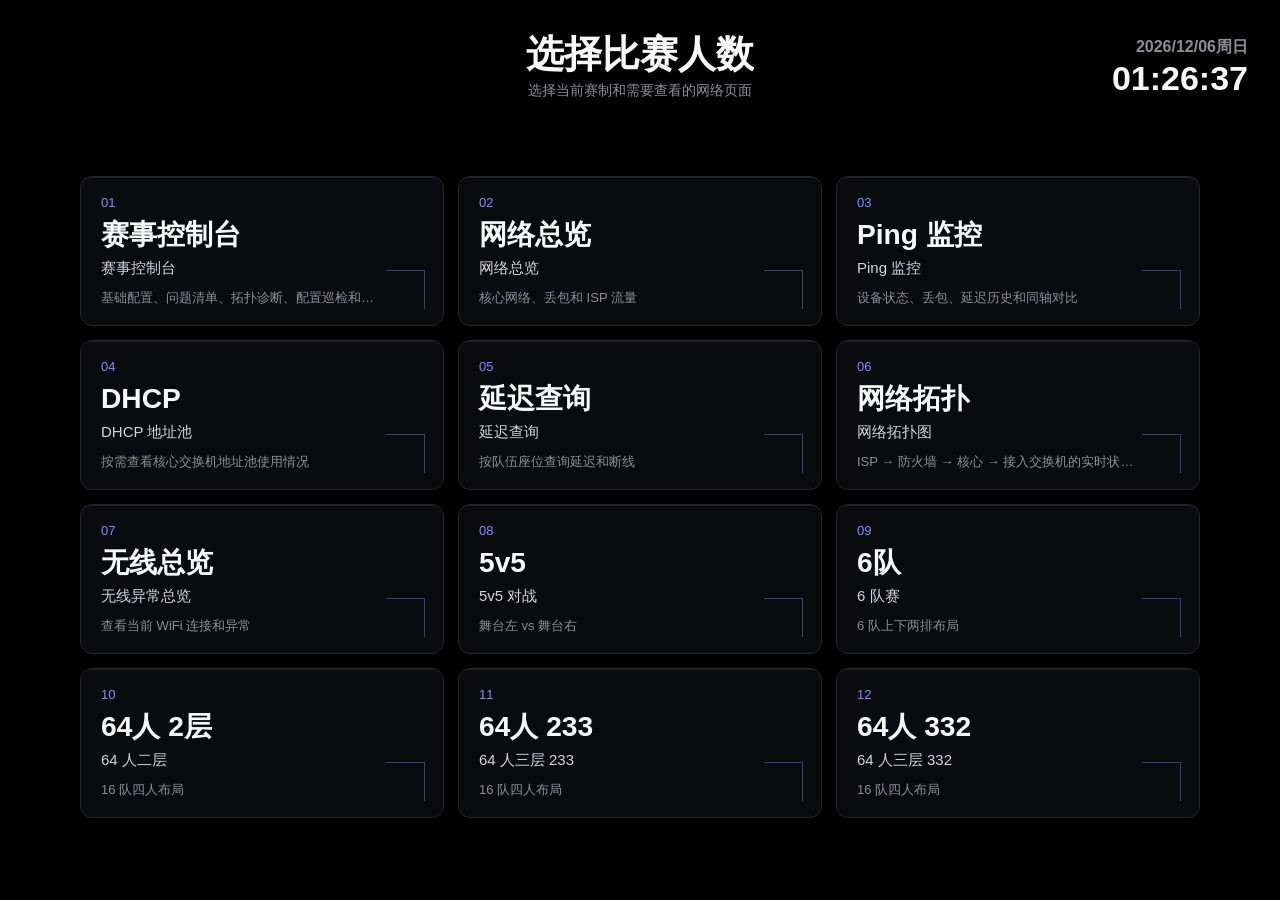
==== librenms+grafana/bigscreen/index.html @ 95cf0808 "Merge 8d2adff183f2f911f1c2235d9fb903d539730c32 into 58aa38692a1ad987cff05c71d0cb862d2e9a0818" ====
<!doctype html>
<html lang="zh-CN">
  <head>
    <meta charset="utf-8" />
    <meta name="viewport" content="width=device-width, initial-scale=1" />
    <title>网络监控大屏</title>
    <link rel="stylesheet" href="./style.css?v=20261116a" />
    <link rel="stylesheet" href="./platform.css?v=20261122a" />
    <link rel="stylesheet" href="./ping/ping.css?v=20261119d3" />
    <link rel="stylesheet" href="./infra/overview.css?v=20261120b" />
  </head>
  <body>
    <main class="screen">
      <header class="topbar">
        <div class="brand" id="brand">
          <div class="brand-mark" id="brandMark" aria-hidden="true"></div>
          <div class="brand-text" id="logoText"></div>
        </div>
        <div class="headline">
          <a class="screen-title-link" id="screenHomeLink" href="/" aria-label="返回首页">
            <h1 id="screenTitle">网络监控大屏</h1>
          </a>
          <div id="screenSubtitle" class="subtitle"></div>
          <nav class="screen-nav" id="screenNav" aria-label="页面导航"></nav>
        </div>
        <time class="clock" aria-live="polite">
          <span id="dateText">---- -- --</span>
          <strong id="timeText">--:--:--</strong>
          <span id="dataFreshness" class="data-freshness" hidden></span>
        </time>
      </header>

      <section class="infra-overview" id="infraOverview" aria-labelledby="overviewTitle" hidden>
        <header class="overview-heading">
          <h2 id="overviewTitle">网络总览</h2>
          <a href="/ping" class="overview-primary-link">打开 Ping 历史 ↗</a>
        </header>
        <div class="overview-summary" aria-label="采集摘要">
          <div class="overview-health-tile"><span>网络健康</span><strong class="overview-health" data-overview="health" role="status"></strong></div>
          <div><span>基础设施 · ICMP 目标</span><strong data-overview="infra">—</strong></div>
          <div><span>ISP 网关 · ICMP</span><strong data-overview="isp">—</strong></div>
          <div><span>关键目标质量异常</span><strong data-overview="quality">—</strong></div>
          <div><span>最后可信探测</span><strong data-overview="updated">—</strong></div>
        </div>
        <p class="overview-coverage" data-overview="coverage"></p>
        <div class="overview-status">
          <section class="overview-panel" aria-labelledby="overviewFaultTitle">
            <div class="overview-section-title"><h3 id="overviewFaultTitle">设备故障</h3></div>
            <p class="overview-fault-summary" data-overview="fault-summary"></p>
            <div data-overview="faults"></div>
            <p class="overview-note"><a href="/wireless">无线总览 ↗</a></p>
          </section>
          <section class="overview-panel" aria-labelledby="overviewGatewayTitle">
            <div class="overview-section-title"><h3 id="overviewGatewayTitle">网关状态</h3>
              <a href="/ping">完整列表 ↗</a></div>
            <div data-overview="gateways"></div>
            <p class="overview-note">ISP 网关状态仅表示探针到网关的可达性。</p>
          </section>
        </div>
        <section class="overview-panel overview-bandwidth" aria-labelledby="overviewWanTitle">
          <div class="overview-section-title"><h3 id="overviewWanTitle">WAN 流量</h3>
            <span data-overview="wan-source"></span></div>
          <p class="overview-capacity-note">利用率按配置容量计算。</p>
          <div class="overview-wan-grid" data-overview="bandwidth"></div>
          <details class="overview-vlan"><summary>业务 VLAN · 流量来源待核实</summary>
            <p>确认 VLAN 与可信计数接口的映射及计量范围后再接入。</p>
          </details>
        </section>
      </section>
      <section class="panel-grid" id="panelGrid" aria-label="监控面板">
        <section class="panel custom-panel ping-panel" aria-labelledby="pingTitle">
          <h2 id="pingTitle">Ping</h2>
          <div class="gauge-subhead">网络设备</div>
          <div class="gauge-grid" id="pingGaugeGrid"></div>
          <div id="serverGaugesWrap">
            <div class="gauge-subhead">服务器</div>
            <div class="gauge-grid" id="pingServerGaugeGrid"></div>
          </div>
        </section>
        <section class="panel custom-panel uptime-panel" aria-labelledby="uptimeTitle">
          <h2 id="uptimeTitle">运行时长</h2>
          <div class="gauge-grid" id="uptimeGaugeGrid"></div>
        </section>
        <section class="chart-panel trend-panel" aria-labelledby="trendTitle">
          <h2 id="trendTitle">Ping 趋势</h2>
          <div class="chart-body" id="pingTrendChart"></div>
        </section>
        <section class="chart-panel loss-panel" aria-labelledby="lossTitle">
          <h2 id="lossTitle">丢包热力图</h2>
          <div class="chart-body" id="lossHeatmap"></div>
        </section>
        <div class="isp-grid" id="ispGrid"></div>
      </section>
      <section class="home-panel" id="homePanel" aria-label="大屏选择" hidden>
        <div class="home-shell">
          <div class="mode-grid" id="modeGrid"></div>
        </div>
      </section>
      <section class="tournament-panel" id="tournamentPanel" aria-label="比赛面板" hidden>
        <button type="button" class="tournament-refresh" id="tournamentRefresh" title="刷新" aria-label="手动刷新比赛面板">↻</button>
        <div class="tournament-summary" id="tournamentSummary"></div>
        <div class="tournament-board" id="tournamentBoard"></div>
        <section class="chart-panel tournament-trend-panel" aria-labelledby="tournamentTrendTitle">
          <h2 id="tournamentTrendTitle">选手延迟趋势</h2>
          <div class="chart-body" id="tournamentTrendChart"></div>
        </section>
      </section>
      <section class="ping-workspace" id="pingWorkspace" aria-labelledby="pingWorkspaceTitle" hidden>
        <div class="ping-shell">
          <div id="pingWallView">
          <header class="ping-heading">
            <h2 id="pingWorkspaceTitle">Ping 监控墙</h2>
            <div class="ping-feed"><span class="ping-badge" id="pingSource" data-state="UNKNOWN"></span><time id="pingUpdated"></time></div>
            <div class="ping-custom-actions" id="pingCustomActions">
              <button type="button" id="pingCustomAdd">+ 添加目标</button>
              <button type="button" id="pingCustomManage">管理自定义目标</button>
            </div>
          </header>
          <section class="ping-surface" aria-label="设备探测监控墙">
            <div class="ping-toolbar">
              <label>设备分组<select id="pingCategory">
                <option value="">所有设备</option>
                <optgroup label="内网">
                  <option value="lan">全部内网</option><option value="Core">Core</option><option value="FW">FW VIP</option>
                  <option value="FW Unit">FW Unit</option><option value="Stage">Stage</option><option value="Dist">Dist / 交换机</option>
                </optgroup>
                <option value="isp">ISP</option><option value="ap">AP ICMP</option><option value="server">服务器</option>
                <optgroup label="Custom"><option value="custom">全部自定义目标</option>
                  <option value="custom-Remote">Remote</option><option value="custom-Server">Server</option>
                  <option value="custom-Other">Other</option></optgroup>
              </select></label>
              <label>探测状态<select id="pingStatus">
                <option value="">全部状态</option><option value="abnormal">全部异常</option>
                <option value="UP">在线</option><option value="DOWN">离线</option>
                <option value="DEGRADED">质量异常</option><option value="UNKNOWN">未知</option>
              </select></label>
              <label class="ping-search">搜索<input id="pingSearch" type="search" placeholder="名称或 IP" maxlength="160" /></label>
              <button type="button" id="pingRefresh">刷新</button>
              <button type="button" id="pingComparison" disabled>查看历史 / 对比（0/4）</button>
            </div>
            <details class="ping-policy">
              <summary>历史目标快照</summary>
              <div class="ping-toolbar">
                <label>快照时间<input id="pingSnapshotAt" type="datetime-local" step="1" /></label>
                <button type="button" id="pingSnapshotApply">查看快照</button>
                <button type="button" id="pingSnapshotLive">返回实时</button>
              </div>
            </details>
            <p class="ping-error" id="pingError" role="alert"></p>
            <div class="ping-wall-counts">
              <p class="ping-counts" id="pingCounts"></p><p class="ping-counts" id="pingVisibleCount"></p>
            </div>
            <p class="ping-counts" id="pingCoverage" role="status"></p>
            <p class="ping-counts" id="pingCustomNotice" role="status"></p>
            <div class="ping-wall-legend" aria-label="小图图例">
              <span><i class="ping-legend-trace"></i>RTT · 共用刻度 0 / 25 / 100 / 500 / 2000 ms</span>
              <span><i class="ping-legend-loss"></i>ICMP 丢包</span>
              <span><i class="ping-legend-scrape"></i>抓取失败</span>
              <span><i class="ping-legend-missing"></i>缺样</span>
              <span><i class="ping-legend-clipped"></i>超过刻度</span>
            </div>
            <p class="ping-wall-note">AP 仅显示 ICMP，控制器在线状态见 <a href="/wireless">无线总览</a>。</p>
            <div class="ping-wall" id="pingWall"></div>
            <p class="ping-empty" id="pingEmpty" role="status"></p>
          </section>
            <details class="ping-policy"><summary>统计说明</summary><p id="pingPolicy"></p></details>
          </div>
          <dialog class="ping-custom-dialog" id="pingCustomDialog" aria-labelledby="pingCustomTitle">
            <header class="ping-custom-header">
              <h3 id="pingCustomTitle">管理自定义目标</h3>
              <button type="button" id="pingCustomClose" autofocus>关闭</button>
            </header>
            <p id="pingCustomInventory"></p>
            <p id="pingCustomMessage" class="ping-custom-message" role="status" tabindex="-1"></p>
            <form id="pingCustomLogin" class="ping-custom-form" hidden>
              <label>管理员账号<input id="pingCustomUser" autocomplete="username" required></label>
              <label>密码<input id="pingCustomPass" type="password" autocomplete="current-password" required></label>
              <button id="pingCustomLoginSubmit" type="submit">登录</button>
            </form>
            <div class="ping-custom-actions">
              <button type="button" id="pingCustomNew" hidden>新建目标</button>
              <button type="button" id="pingCustomLogout" hidden>退出登录</button>
            </div>
            <form id="pingCustomForm" class="ping-custom-form" hidden>
              <h4 id="pingCustomEditorTitle">添加目标</h4>
              <label>友好名称（可选）<input id="pingCustomName" maxlength="160" placeholder="默认使用目标地址"></label>
              <label>目标地址（IPv4 或域名）<input id="pingCustomIP" maxlength="254" autocapitalize="none" spellcheck="false" required></label>
              <details id="pingCustomPrivate" hidden><summary>高级：授权域名解析到私网</summary>
                <label>授权的私网 CIDR<input id="pingCustomCIDRs" maxlength="512" autocapitalize="none" spellcheck="false" aria-describedby="pingCustomPrivateHelp"></label>
                <small id="pingCustomPrivateHelp">仅在该域名需要探测私网时填写，例如 10.70.0.0/24。多项用逗号或空格分隔。</small>
              </details>
              <label>分组<select id="pingCustomGroup"><option>Remote</option><option>Server</option><option>Other</option></select></label>
              <div class="ping-custom-actions">
                <button type="submit" id="pingCustomSave">保存</button>
                <button type="button" id="pingCustomEditorCancel">取消编辑</button>
              </div>
            </form>
            <section id="pingCustomConfirm" class="ping-custom-confirm" aria-labelledby="pingCustomDeleteText" hidden>
              <p id="pingCustomDeleteText"></p>
              <div class="ping-custom-actions">
                <button type="button" id="pingCustomCancelDelete">取消删除</button>
                <button type="button" id="pingCustomDelete">确认删除</button>
              </div>
            </section>
            <div id="pingCustomConflict" class="ping-custom-actions" hidden>
              <button type="button" id="pingCustomReview">核对并采用最新版本</button>
            </div>
            <div class="ping-custom-actions">
              <button type="button" id="pingCustomRetry" hidden>重试原请求</button>
              <button type="button" id="pingCustomDismiss" hidden>放弃重试并刷新</button>
            </div>
            <ul id="pingCustomRows" class="ping-custom-rows" aria-label="自定义目标清单"></ul>
          </dialog>
          <section class="ping-surface ping-detail" id="pingDetail" aria-labelledby="pingHistoryTitle" hidden>
            <header class="ping-detail-header">
              <h2 id="pingHistoryTitle" tabindex="-1">Ping 历史</h2>
              <button type="button" id="pingBackToWall">返回监控墙</button>
            </header>
            <p class="ping-empty" id="pingHistoryEmpty" hidden></p>
            <div id="pingHistoryBody">
              <div class="ping-selection ping-history-targets" id="pingSelected"></div>
              <details id="pingDnsHistory" class="ping-policy ping-dns-history" hidden>
                <summary>域名解析分段</summary><div id="pingDnsSegments"></div>
              </details>
              <div id="pingPresets">
                <div class="ping-history-controls">
                  <div class="ping-history-actions" role="group" aria-label="快捷时间范围">
                    <button type="button" data-span="5m">5m</button><button type="button" data-span="15m">15m</button>
                    <button type="button" data-span="1h">1h</button><button type="button" data-span="6h">6h</button>
                  </div>
                  <div class="ping-history-actions">
                    <button type="button" id="pingPrevRange">上一层</button>
                    <button type="button" id="pingResetRange">重置缩放</button>
                    <button type="button" id="pingHistoryRefresh">刷新</button>
                  </div>
                </div>
                <details class="ping-policy ping-history-advanced">
                  <summary>自定义时间 / 24h / 7d</summary>
                  <div class="ping-history-actions" role="group" aria-label="长时间范围">
                    <button type="button" data-span="24h">24h</button><button type="button" data-span="7d">7d</button>
                  </div>
                  <div class="ping-toolbar">
                    <label>起点<input id="pingRangeStart" type="datetime-local" step="1" /></label>
                    <label>终点<input id="pingRangeEnd" type="datetime-local" step="1" /></label>
                    <button type="button" id="pingHistoryApply">应用时间范围</button>
                  </div>
                </details>
              </div>
              <p class="ping-error" id="pingHistoryError" role="alert"></p>
              <div class="ping-history-controls ping-history-window">
                <p id="pingHistoryCaption" role="status"></p>
                <div class="ping-history-actions" role="group" aria-label="移动查询窗口">
                  <button type="button" id="pingGoEarlier"></button>
                  <button type="button" id="pingGoLater"></button>
                </div>
              </div>
              <p class="ping-chart-instructions" id="pingChartInstructions">悬停查样本，点击或 Enter 固定，拖选松开后放大。方向键浏览，Esc 解除。</p>
              <div id="pingOverviewChart"></div>
              <h4>丢包热力图</h4>
              <div class="ping-heat-legend"><span class="clear">0%</span><span class="loss">有丢包</span><span class="high">≥50%</span><span class="unknown">N/A</span></div>
              <div id="pingOverviewLoss"></div>
              <h4 class="ping-history-stat-title">当前区间统计</h4>
              <div class="ping-metrics" id="pingMetrics"></div>
              <div class="ping-toolbar ping-detail-toolbar">
                <label>查询时间点<input id="pingCursor" type="datetime-local" step="1" /></label>
                <button type="button" id="pingLocate">定位</button>
                <label>固定点原始窗口<select id="pingStatsWindow"><option value="60">1 分钟</option><option value="300" selected>5 分钟</option>
                  <option value="900">15 分钟</option><option value="3600">1 小时</option></select></label>
                <button type="button" id="pingClearPin" hidden>解除固定</button>
                <button type="button" id="pingExport" disabled>导出原始 CSV（UTC）</button>
              </div>
              <div id="pingPinned" class="ping-pinned" role="status"></div>
              <p id="pingDrillCaption"></p>
              <div class="ping-distribution" id="pingDistribution" aria-label="原始 RTT 时间线"></div>
              <section id="pingDrillStatistics" aria-label="固定点原始窗口统计" hidden>
                <h4 class="ping-history-stat-title">固定点原始窗口统计</h4>
                <div id="pingDrillMetrics" class="ping-metrics"></div>
              </section>
              <details class="ping-events">
                <summary>探测记录（最多 20 条）</summary>
                <label class="ping-check"><input id="pingFailures" type="checkbox" /> 仅失败或未知</label>
                <div class="ping-table-wrap"><table class="ping-table">
                  <thead><tr><th>本地时间</th><th>目标</th><th>结果</th><th>RTT <small>ms</small></th></tr></thead>
                  <tbody id="pingEvents"></tbody>
                </table></div>
              </details>
            </div>
          </section>
        </div>
      </section>
      <section class="evidence-panel" id="evidencePanel" aria-label="延迟查询" hidden>
        <form class="evidence-controls" id="evidenceForm">
          <label>队伍 <input id="evidenceTeam" type="number" min="1" max="16" value="1" /></label>
          <label>座位 <input id="evidenceSeat" type="number" min="1" max="5" value="1" /></label>
          <label>网络
            <select id="evidenceNetwork">
              <option value="wired">有线</option>
              <option value="wireless">无线</option>
              <option value="all">全部</option>
            </select>
          </label>
          <label>IP（留空自动查询当前座位 IP；填写后按指定 IP 查询） <input id="evidenceIp" type="text" /></label>
          <label>查询时间 <input id="evidenceAt" type="datetime-local" /></label>
          <label title="以“查询时间”为中心的总时间窗">查询范围
            <select id="evidenceWindow">
              <option value="5">5 分钟</option>
              <option value="10" selected>10 分钟</option>
              <option value="30">30 分钟</option>
            </select>
          </label>
          <button type="submit">查询</button>
          <button type="button" id="evidenceExport" title="把当前查询到的延迟/在线原始数据导出为 CSV">导出 CSV</button>
        </form>
        <div class="evidence-summary" id="evidenceSummary"></div>
        <section class="chart-panel evidence-latency-panel" aria-labelledby="evidenceLatencyTitle">
          <h2 id="evidenceLatencyTitle">延迟趋势</h2>
          <div class="chart-body" id="evidenceLatencyChart"></div>
        </section>
        <section class="chart-panel evidence-success-panel" aria-labelledby="evidenceSuccessTitle">
          <h2 id="evidenceSuccessTitle">在线状态</h2>
          <div class="chart-body" id="evidenceSuccessChart"></div>
        </section>
      </section>
      <section class="wireless-panel" id="wirelessPanel" aria-label="无线异常总览" hidden>
        <button type="button" class="tournament-refresh" id="wirelessRescan" title="立即重扫目标" aria-label="立即重扫目标">↻</button>
        <div class="wireless-controls" id="wirelessControls"></div>
        <div class="wireless-summary" id="wirelessSummary"></div>
        <div class="wireless-board" id="wirelessBoard"></div>
        <section class="ap-placement" id="apPlacementSection" aria-label="AP 定位" hidden>
          <div class="ap-placement-head">
            <div>
              <h2>AP 定位</h2>
              <p class="ap-placement-hint">P1 影子定位证据，不驱动拓扑连线；ICMP 可达性未接入（#140）。</p>
            </div>
            <button type="button" id="apPlacementRefresh" class="ap-placement-refresh">刷新</button>
          </div>
          <div class="ap-placement-toolbar">
            <label>搜索
              <input type="search" id="apPlacementSearch" placeholder="AP 名称 / IP / 交换机 / 端口" />
            </label>
            <label>定位等级
              <select id="apPlacementLevelFilter">
                <option value="">全部等级</option>
                <option value="confirmed-direct">已确认直连</option>
                <option value="observed-attachment">已验证转发出口</option>
                <option value="ambiguous">多候选或证据冲突</option>
                <option value="unresolved">暂无可靠定位</option>
              </select>
            </label>
          </div>
          <div class="ap-placement-status" id="apPlacementStatus" role="status"></div>
          <div class="ap-placement-summary" id="apPlacementSummary"></div>
          <div class="ap-placement-list" id="apPlacementList"></div>
        </section>
        <aside class="topology-detail wireless-inspector" id="wirelessInspector" hidden></aside>
      </section>
      <section class="control-panel" id="controlPanel" aria-label="赛事控制台" hidden>
        <div class="network-read-status" id="controlNetworkStatus" role="status" hidden></div>
        <div class="control-auth" id="controlAuth" hidden>
          <section class="auth-card" aria-labelledby="controlAuthTitle">
            <div class="auth-heading">
              <strong id="controlAuthTitle">赛事控制台登录</strong>
              <span id="controlAuthHint">输入账号密码后继续</span>
            </div>
            <form class="auth-form" id="controlLoginForm">
              <label>账号
                <input id="controlLoginUser" type="text" autocomplete="username" placeholder="admin" />
              </label>
              <label>密码
                <input id="controlLoginPassword" type="password" autocomplete="current-password" />
              </label>
              <button type="submit">登录</button>
            </form>
            <div class="auth-message" id="controlAuthMessage"></div>
          </section>
        </div>
        <div class="control-shell" id="controlShell">
          <div class="control-toolbar">
            <div class="control-title">
              <strong>赛事控制台</strong>
              <span>基础配置、问题清单、事故和赛前工具</span>
            </div>
            <div class="control-actions">
              <button type="button" id="controlRescan" title="立即重扫座位目标">重扫</button>
              <button type="button" id="controlRefresh" title="刷新控制台">刷新</button>
              <button type="button" id="controlLogout" title="退出赛事控制台">退出</button>
            </div>
          </div>
          <div class="control-grid">
            <div class="control-stack control-stack-left">
              <article class="control-card control-readiness-card">
                <h2>需要关注</h2>
                <div class="readiness-missing" id="controlReadinessMissing"></div>
              </article>
              <article class="control-card control-config-editor-card">
                <h2>基础配置</h2>
                <div class="control-form" id="controlConfigForm"></div>
                <div class="control-button-row">
                  <button type="button" id="controlConfigValidate">验证</button>
                  <button type="button" id="controlConfigSave">保存</button>
                  <button type="button" id="controlConfigApply">应用配置</button>
                  <button type="button" id="controlConfigRollback">回滚</button>
                  <button type="button" id="controlConfigImport">导入配置</button>
                  <a id="controlConfigExport" href="/platform-api/config/download">导出配置</a>
                  <input id="controlConfigImportFile" type="file" accept=".yml,.yaml,text/yaml" hidden />
                </div>
                <div class="control-list" id="controlConfigResult"></div>
              </article>
            </div>
            <div class="control-stack control-stack-right">
              <article class="control-card">
                <h2>配置中心</h2>
                <div class="control-config" id="controlConfig"></div>
              </article>
              <article class="control-card">
                <h2>拓扑诊断</h2>
                <div class="control-list" id="controlTopology"></div>
              </article>
              <article class="control-card">
                <h2>事故流转</h2>
                <div class="control-flow" id="controlIncidentFlow"></div>
              </article>
              <article class="control-card">
                <h2>事故库</h2>
                <div class="incident-create">
                  <input id="controlIncidentTitle" type="text" placeholder="事故标题" />
                  <button type="button" id="controlIncidentCreate">创建</button>
                </div>
                <div class="control-list" id="controlIncidentList"></div>
              </article>
              <article class="control-card control-lint-card">
                <h2>交换机配置巡检</h2>
                <div class="lint-panes">
                  <div class="lint-pane">
                    <label class="lint-pane-label">核心交换机</label>
                    <textarea class="control-textarea" id="controlCoreConfig" spellcheck="false" placeholder="粘贴核心 show run 片段"></textarea>
                  </div>
                  <div class="lint-pane">
                    <label class="lint-pane-label">分线交换机</label>
                    <textarea class="control-textarea" id="controlSwitchConfig" spellcheck="false" placeholder="粘贴当前分线 show run 片段，核对后换下一台"></textarea>
                  </div>
                </div>
                <div class="control-list" id="controlLintResult"></div>
              </article>
              <article class="control-card">
                <h2>赛前工具</h2>
                <div class="control-list" id="controlDelivery"></div>
              </article>
            </div>
          </div>
        </div>
      </section>
      <section class="dhcp-panel" id="dhcpPanel" aria-label="DHCP 地址池" hidden>
        <div class="dhcp-toolbar">
          <div>
            <strong>核心交换机 DHCP</strong>
            <span id="dhcpConnection">等待查询 DHCP 信息</span>
          </div>
          <span class="dhcp-actions">
            <span id="dhcpBindingsStatus">进入页面后自动查询租约与 ARP</span>
            <button type="button" id="dhcpBindings" title="读取 DHCP 租约明细和 ARP 表，为每个地址格标记当前使用情况">刷新租约 / ARP</button>
            <button type="button" id="dhcpRefresh" title="刷新地址池容量、已租数量、剩余、排除和冲突统计">刷新地址池统计</button>
          </span>
        </div>
        <div class="dhcp-status" id="dhcpStatus">打开页面后自动读取，离开页面即停止刷新。</div>
        <div class="dhcp-summary" id="dhcpSummary"></div>
        <div class="dhcp-pool-tools">
          <label>
            <span>查找网段</span>
            <input type="search" id="dhcpPoolSearch" autocomplete="off" placeholder="输入名称、网段或任意 IP">
          </label>
          <label>
            <span>筛选</span>
            <select id="dhcpPoolFilter">
              <option value="all">全部网段</option>
              <option value="active">已有地址使用</option>
              <option value="excluded">包含排除地址</option>
              <option value="attention">需要关注</option>
            </select>
          </label>
          <span id="dhcpPoolCount"></span>
        </div>
        <div class="dhcp-pools" id="dhcpPools"></div>
        <div class="dhcp-footnote" id="dhcpFootnote"></div>
      </section>
      <section class="topology-panel" id="topologyPanel" aria-label="网络拓扑" hidden>
        <div class="topology-header">
          <div class="network-read-status" id="topologyNetworkStatus" role="status" hidden></div>
          <div class="topology-toolbar">
            <span class="topology-legend">
              <i class="dot good"></i> 在线
              <i class="dot warn"></i> 高延迟
              <i class="dot bad"></i> 离线
              <i class="dot none"></i> 无数据
            </span>
            <button type="button" id="topologyApToggle" aria-pressed="false">AP: 隐藏</button>
            <span id="topologyApCount" hidden></span>
            <span class="topology-updated" id="topologyUpdated"></span>
          </div>
        </div>
        <div class="topology-canvas" id="topologyCanvas"></div>
        <aside class="topology-detail" id="topologyDetail"></aside>
        <aside class="topology-port-panel" id="topologyPortPanel" aria-label="端口面板" hidden></aside>
      </section>
    </main>
    <script src="./config.js?v=20261122a"></script>
    <script src="./config/config-model.js?v=20260827a"></script>
    <script src="./config/config-editor.js?v=20260911a"></script>
    <script src="./dhcp/dhcp-model.js?v=20260827a"></script>
    <script src="./dhcp/dhcp-panel.js?v=20260911a"></script>
    <script src="./pages.js?v=20261116a"></script>
    <script src="./utils.js?v=20260904a"></script>
    <script src="./charts/line-chart.js?v=20260908a"></script>
    <script src="./charts/ping-chart.js?v=20260826a"></script>
    <script src="./charts/loss-heatmap.js?v=20260826a"></script>
    <script src="./charts/isp-chart.js?v=20260905a"></script>
    <script src="./charts/evidence-chart.js?v=20260826a"></script>
    <script src="./evidence/evidence-panel.js?v=20260911a"></script>
    <script src="./metrics/ping-transform.js?v=20260826b"></script>
    <script src="./isp-carousel.js?v=20260731a"></script>
    <script src="./api.js?v=20261122a"></script>
    <script src="./ping/model.js?v=20261124a"></script>
    <script src="./ping/custom-dns.js?v=20261119d3"></script>
    <script src="./ping/data.js?v=20261124a"></script>
    <script src="./ping/charts.js?v=20261119history118b"></script>
    <script src="./ping/trends.js?v=20261119minihttp"></script>
    <script src="./ping/wall.js?v=20261119d3"></script>
    <script src="./ping/history.js?v=20261119history118b"></script>
    <script src="./ping/custom-history.js?v=20261119history118a"></script>
    <script src="./ping/timeline.js?v=20261119history118a"></script>
    <script src="./ping/detail.js?v=20261119history118b"></script>
    <script src="./ping/custom-api.js?v=20261119d3"></script>
    <script src="./ping/custom-model.js?v=20261119d3p2"></script>
    <script src="./ping/custom-manager.js?v=20261119d3"></script>
    <script src="./ping/panel.js?v=20261119minihttp"></script>
    <script src="./infra/overview-model.js?v=20261116c"></script>
    <script src="./infra/overview-data.js?v=20261107a"></script>
    <script src="./infra/overview-controller.js?v=20261116b"></script>
    <script src="./infra/overview-view.js?v=20261120b"></script>
    <script src="./network-read.js?v=20260929a"></script>
    <script src="./players.js?v=20260802a"></script>
    <script src="./tournament/tournament-panel.js?v=20260828a"></script>
    <script src="./wireless/wireless-panel.js?v=20261001c"></script>
    <script src="./ap-placement.js?v=20261122a"></script>
    <script src="./ap-topology.js?v=20261001e"></script>
    <script src="./topology.js?v=20261001e"></script>
    <script src="./charts/port-panel.js?v=20260930a"></script>
    <script src="./charts/topology-panel.js?v=20261001e"></script>
    <script src="./platform.js?v=20260911a"></script>
    <script src="./iperf.js?v=20260912a"></script>
    <script src="./control/iperf-controller.js?v=20260912a"></script>
    <script src="./control/delivery-panel.js?v=20260912b"></script>
    <script src="./control/auth-controller.js?v=20260908a"></script>
    <script src="./control/incident-registry.js?v=20260828a"></script>
    <script src="./infra/infra-controller.js?v=20260828a"></script>
    <script src="./app.js?v=20261124a"></script>
  </body>
</html>
---- librenms+grafana/bigscreen/style.css ----
﻿:root {
  color-scheme: dark;
  --bg: #000;
  --panel: #000;
  --panel-border: transparent;
  --text: #eef4ff;
  --muted: #94a3b8;
  --line: #58d68d;
  --accent: #ff4da6;
  --screen-header-height: clamp(96px, 9.6vh, 152px);
  --screen-pad-x: clamp(10px, 1vw, 32px);
  --screen-pad-y: clamp(10px, 0.8vh, 24px);
  --screen-gap: clamp(8px, 0.7vh, 16px);
}

* {
  box-sizing: border-box;
}

html,
body {
  width: 100%;
  height: 100%;
  margin: 0;
  overflow: hidden;
  background: var(--bg);
  color: var(--text);
  font-family: "Microsoft YaHei", "PingFang SC", "Segoe UI", sans-serif;
}

.screen {
  display: grid;
  grid-template-rows: var(--screen-header-height) minmax(0, 1fr);
  width: 100vw;
  height: 100vh;
  padding: var(--screen-pad-y) var(--screen-pad-x) calc(var(--screen-pad-y) + 4px);
  gap: var(--screen-gap);
  background: #000;
}

.topbar {
  display: grid;
  grid-template-columns: clamp(190px, 17vw, 420px) minmax(0, 1fr) clamp(190px, 17vw, 420px);
  align-items: center;
  min-width: 0;
  border: 0;
  background: transparent;
  border-radius: 0;
  padding: clamp(8px, 0.7vh, 16px) clamp(10px, 1vw, 24px);
  box-shadow: none;
}

.brand {
  display: flex;
  align-items: center;
  gap: clamp(9px, 0.7vw, 18px);
  min-width: 0;
}

.brand[hidden] {
  display: block;
  visibility: hidden;
}

.brand-mark {
  display: grid;
  place-items: center;
  width: clamp(44px, 3vw, 76px);
  height: clamp(44px, 3vw, 76px);
  border: 2px solid rgba(88, 214, 141, 0.82);
  border-radius: 8px;
  color: var(--line);
  font-size: clamp(23px, 1.55vw, 38px);
  font-weight: 800;
  line-height: 1;
}

.brand-text {
  overflow: hidden;
  color: var(--accent);
  font-size: clamp(20px, 1.45vw, 36px);
  font-weight: 800;
  letter-spacing: 0;
  text-overflow: ellipsis;
  white-space: nowrap;
}

.headline {
  min-width: 0;
  text-align: center;
}

.headline h1 {
  margin: 0;
  overflow: hidden;
  color: #b9d7ff;
  font-size: clamp(30px, 2.1vw, 58px);
  font-weight: 500;
  letter-spacing: 0;
  line-height: 1.14;
  text-shadow: 0 0 18px rgba(91, 160, 255, 0.24);
  text-overflow: ellipsis;
  white-space: nowrap;
}

.subtitle {
  min-height: clamp(18px, 1.5vh, 26px);
  margin-top: clamp(3px, 0.35vh, 7px);
  overflow: hidden;
  color: var(--muted);
  font-size: clamp(14px, 0.9vw, 22px);
  line-height: 1.2;
  text-overflow: ellipsis;
  white-space: nowrap;
}

.clock {
  display: grid;
  justify-items: end;
  gap: clamp(3px, 0.3vh, 6px);
  color: var(--text);
}

.clock span {
  color: #d9e6ff;
  font-size: clamp(16px, 1.05vw, 26px);
  font-weight: 600;
}

.clock strong {
  font-size: clamp(34px, 2.35vw, 62px);
  font-weight: 800;
  line-height: 1;
}

.clock span.data-freshness {
  font-size: 14px;
  font-weight: 600;
  color: #ffd14d;
  background: rgba(255, 159, 67, 0.14);
  border: 1px solid rgba(255, 159, 67, 0.4);
  border-radius: 6px;
  padding: 2px 8px;
}

.panel-grid {
  display: grid;
  min-width: 0;
  min-height: 0;
  grid-template-columns: repeat(12, minmax(0, 1fr));
  grid-template-rows: 35fr 24fr 28fr;
  gap: clamp(6px, 0.55vh, 14px) clamp(8px, 0.55vw, 18px);
}

@media (min-width: 1201px) and (max-height: 850px) {
  .screen.infra-mode .panel-grid {
    grid-template-rows: 42fr 21fr 24fr;
  }
}

.panel,
.chart-panel,
.isp-grid {
  min-width: 0;
  min-height: 0;
}

.panel,
.chart-panel {
  position: relative;
  display: block;
  width: 100%;
  height: 100%;
  overflow: hidden;
  border: 0;
  border-radius: 0;
  background: transparent;
  box-shadow: none;
}

.custom-panel {
  display: grid;
  grid-template-rows: clamp(22px, 1.8vh, 34px) minmax(0, 1fr);
  padding: clamp(2px, 0.2vh, 5px) clamp(4px, 0.35vw, 10px) clamp(4px, 0.4vh, 10px);
}

.chart-panel {
  display: grid;
  grid-template-rows: clamp(22px, 1.8vh, 34px) minmax(0, 1fr);
  padding: clamp(3px, 0.25vh, 7px) clamp(4px, 0.35vw, 10px) clamp(4px, 0.4vh, 10px);
}

.custom-panel h2,
.chart-panel h2 {
  align-self: start;
  margin: 0;
  color: var(--text);
  font-size: clamp(13px, 0.75vw, 20px);
  font-weight: 700;
  line-height: 1.3;
}

.gauge-grid {
  display: grid;
  min-width: 0;
  min-height: 0;
  grid-template-columns: repeat(var(--gauge-columns, 3), minmax(0, 1fr));
  grid-template-rows: repeat(var(--gauge-rows, 2), minmax(0, 1fr));
  align-content: stretch;
  align-items: stretch;
  justify-items: stretch;
  gap: clamp(4px, 0.7vh, 10px) clamp(12px, 1.6vw, 28px);
}

.gauge-grid[data-rows="3"] {
  gap: clamp(3px, 0.55vh, 7px) clamp(14px, 1.7vw, 26px);
}

.gauge-item {
  display: flex;
  flex-direction: column;
  align-items: center;
  justify-content: center;
  width: 100%;
  height: 100%;
  min-width: 0;
  min-height: 0;
  overflow: hidden;
  padding: 1px 2px;
}

/* Sizes to fill its grid cell (height-driven) so more devices -> smaller cells
   -> smaller gauges, always fully visible, at any resolution. */
.gauge-visual {
  position: relative;
  flex: 0 1 auto;
  width: auto;
  height: min(calc(100% - 18px), clamp(62px, 10vmin, 240px));
  max-width: 100%;
  max-height: none;
  aspect-ratio: 220 / 150;
  margin: 0 auto -3px;
  filter: drop-shadow(0 14px 22px rgba(0, 0, 0, 0.48));
}

.gauge-visual svg {
  width: 100%;
  height: 100%;
}

.threshold,
.gauge-track,
.gauge-value-path {
  fill: none;
  stroke-linecap: butt;
}

.threshold {
  stroke-width: 8;
  opacity: 0.98;
}

.threshold-green {
  stroke: #73d17a;
  stroke-dasharray: 70 100;
}

.threshold-yellow {
  stroke: #ffe32d;
  stroke-dasharray: 20 100;
  stroke-dashoffset: -70;
}

.threshold-red {
  stroke: #ff4d66;
  stroke-dasharray: 10 100;
  stroke-dashoffset: -90;
}

.gauge-uptime .threshold-green {
  stroke-dasharray: 90 100;
  stroke-dashoffset: -10;
}

.gauge-uptime .threshold-yellow {
  stroke-dasharray: 10 100;
  stroke-dashoffset: 0;
}

.gauge-uptime .threshold-red {
  display: none;
}

.gauge-track,
.gauge-value-path {
  stroke-width: 14;
  stroke-linecap: butt;
}

.gauge-track {
  stroke: #202832;
}

.gauge-value-path {
  stroke: var(--gauge-color);
  stroke-dasharray: var(--gauge-fill) 100;
  filter: drop-shadow(0 0 5px color-mix(in srgb, var(--gauge-color) 72%, transparent));
}

.gauge-number {
  position: absolute;
  left: 50%;
  top: 65%;
  transform: translate(-50%, -50%);
  display: flex;
  align-items: baseline;
  gap: 2px;
  white-space: nowrap;
}

.gauge-number strong {
  font-size: clamp(14px, 1.2vw, 28px);
  font-weight: 600;
}

.gauge-number span {
  font-size: clamp(8px, 0.5vw, 13px);
}

.gauge-grid[data-rows="2"] .gauge-number strong {
  font-size: clamp(13px, 0.9vw, 24px);
}

.gauge-grid[data-rows="2"] .gauge-number span {
  font-size: clamp(7px, 0.48vw, 12px);
}

.gauge-name {
  width: 100%;
  flex-shrink: 0; /* 设备少、表盘变大时也不挤掉名字 */
  font-size: clamp(11px, 0.72vw, 18px);
  font-weight: 700;
  text-align: center;
  overflow: hidden;
  text-overflow: ellipsis;
  white-space: nowrap;
  margin-top: 0;
}

.gauge-grid[data-rows="3"] .gauge-number strong {
  font-size: clamp(10px, 0.68vw, 18px);
}

.gauge-grid[data-rows="3"] .gauge-number span {
  font-size: clamp(6px, 0.4vw, 10px);
}

.gauge-grid[data-rows="3"] .gauge-name {
  max-width: clamp(150px, 12vw, 300px);
  font-size: clamp(11px, 0.72vw, 18px);
}

/* Dense tier: many devices in one panel — smaller gauges so they fit cleanly. */
.gauge-grid[data-rows="4"] {
  gap: clamp(2px, 0.4vh, 5px) clamp(10px, 1.3vw, 20px);
}
.gauge-grid[data-rows="4"] .gauge-number strong {
  font-size: clamp(9px, 0.58vw, 18px);
}
.gauge-grid[data-rows="4"] .gauge-number span {
  font-size: clamp(6px, 0.36vw, 10px);
}
.gauge-grid[data-rows="4"] .gauge-name {
  max-width: clamp(120px, 9vw, 220px);
  font-size: clamp(10px, 0.62vw, 15px);
}

.empty-state {
  grid-column: 1 / -1;
  align-self: center;
  color: var(--muted);
  font-size: 28px;
}

.chart-body {
  min-width: 0;
  min-height: 0;
}

.line-layout {
  --line-explicit-axis-scale-unit: clamp(0.82px, 0.052083vw, 1.5px);
  --line-axis-pad-left: clamp(64px, 4vw, 112px);
  --line-axis-pad-right: clamp(30px, 2vw, 58px);
  --line-axis-pad-top: clamp(10px, 0.8vh, 22px);
  --line-axis-pad-bottom: clamp(26px, 2.4vh, 48px);
  display: grid;
  width: 100%;
  height: 100%;
  min-width: 0;
  min-height: 0;
  gap: clamp(6px, 0.5vw, 16px);
}

.side-layout {
  grid-template-columns: minmax(0, 1fr) clamp(190px, 15vw, 360px);
}

.side-layout.dense-series {
  grid-template-columns: minmax(0, 1fr) clamp(170px, 13vw, 300px);
  gap: clamp(5px, 0.4vw, 12px);
}

.side-layout.compact-series {
  grid-template-columns: minmax(0, 1fr) clamp(340px, 24vw, 620px);
  gap: clamp(6px, 0.5vw, 16px);
}

.side-layout.ultra-series {
  grid-template-columns: minmax(0, 1fr) clamp(480px, 32vw, 900px);
  gap: clamp(6px, 0.5vw, 16px);
}

.bottom-layout {
  grid-template-rows: minmax(0, 1fr) clamp(28px, 2.2vh, 44px);
}

.line-chart-slot {
  min-width: 0;
  min-height: 0;
  overflow: hidden;
}

.line-chart {
  display: block;
  width: 100%;
  height: 100%;
  min-width: 0;
  min-height: 0;
}

.chart-grid-line {
  stroke: rgba(125, 139, 160, 0.18);
  stroke-width: 1;
}

.chart-time-line {
  stroke: rgba(125, 139, 160, 0.14);
  stroke-width: 1;
}

.chart-axis {
  fill: #b8c2d4;
  font-size: clamp(10px, 0.62vw, 17px);
  font-weight: 600;
}

.chart-line {
  fill: none;
  stroke-width: clamp(2px, 0.12vw, 3.2px);
  stroke-linejoin: round;
  stroke-linecap: round;
}

.chart-area {
  fill-opacity: 0.22;
}

.chart-legend {
  min-width: 0;
  min-height: 0;
  overflow: hidden;
  color: #c7d0df;
  font-size: clamp(10px, 0.62vw, 17px);
}

.side-legend {
  align-self: center;
}

.dense-series .chart-legend {
  font-size: clamp(9px, 0.56vw, 15px);
}

.compact-series .chart-legend,
.ultra-series .chart-legend {
  font-size: clamp(8px, 0.5vw, 13px);
}

.compact-series .side-legend,
.ultra-series .side-legend {
  display: grid;
  grid-template-columns: repeat(2, minmax(0, 1fr));
  align-content: center;
  column-gap: 8px;
}

.ultra-series .side-legend {
  grid-template-columns: repeat(3, minmax(0, 1fr));
}

.bottom-legend {
  display: flex;
  align-items: center;
  gap: 18px;
  white-space: nowrap;
}

.legend-row {
  display: grid;
  grid-template-columns: 14px minmax(0, 1fr) 62px 62px;
  align-items: center;
  gap: 6px;
  min-width: 0;
  border-bottom: 1px solid rgba(125, 139, 160, 0.16);
  line-height: 1.8;
}

.dense-series .legend-row {
  grid-template-columns: 12px minmax(0, 1fr) 50px 50px;
  gap: 4px;
  line-height: 1.36;
}

.compact-series .legend-row,
.ultra-series .legend-row {
  grid-template-columns: 10px minmax(0, 1fr) 44px 44px;
  gap: 3px;
  line-height: 1.22;
}

.bottom-legend .legend-row {
  display: flex;
  border-bottom: 0;
  line-height: 1.2;
}

.legend-head {
  color: #69a0ff;
  font-weight: 700;
}

.bottom-legend .legend-head {
  display: none;
}

.dense-series .side-legend .legend-head,
.compact-series .side-legend .legend-head,
.ultra-series .side-legend .legend-head {
  display: none;
}

.legend-swatch {
  width: 12px;
  height: 4px;
  border-radius: 999px;
}

.compact-series .legend-swatch,
.ultra-series .legend-swatch {
  width: 10px;
  height: 3px;
}

.legend-name {
  overflow: hidden;
  text-overflow: ellipsis;
  white-space: nowrap;
}

.legend-calc-label {
  color: #8aa1c0;
  font-style: normal;
  font-size: 0.85em;
  margin-right: 2px;
}

.legend-current-status {
  font-weight: 700;
  white-space: nowrap;
}

.legend-current-status.legend-status-offline {
  color: #ff4d66;
}

.heatmap {
  --heatmap-name-width: clamp(112px, 8vw, 220px);
  --heatmap-gap: clamp(5px, 0.45vw, 12px);
  display: grid;
  grid-template-rows: minmax(0, 1fr) clamp(19px, 1.6vh, 30px);
  width: 100%;
  height: 100%;
  min-width: 0;
  min-height: 0;
  overflow: hidden;
  padding: 4px 0 0;
}

.heatmap-rows {
  display: grid;
  grid-template-rows: repeat(var(--heatmap-rows, 1), minmax(0, 1fr));
  align-content: stretch;
  gap: clamp(2px, 0.35vh, 5px);
  min-width: 0;
  min-height: 0;
  overflow: hidden;
}

.heatmap-column {
  display: grid;
  grid-template-rows: minmax(0, 1fr) clamp(19px, 1.6vh, 30px);
  min-width: 0;
  min-height: 0;
  overflow: hidden;
}

.heatmap.heatmap-split {
  --heatmap-name-width: clamp(88px, 7vw, 190px);
  grid-template-columns: repeat(2, minmax(0, 1fr));
  grid-template-rows: minmax(0, 1fr);
  gap: clamp(14px, 1.2vw, 26px);
}

.heatmap-row {
  display: grid;
  grid-template-columns: var(--heatmap-name-width) minmax(0, 1fr);
  align-items: center;
  gap: var(--heatmap-gap);
  min-width: 0;
  min-height: 0;
}

.heatmap-name {
  overflow: hidden;
  color: #c6cfdd;
  font-size: clamp(11px, 0.68vw, 17px);
  text-align: right;
  text-overflow: ellipsis;
  white-space: nowrap;
}

.heatmap-cells {
  display: grid;
  grid-auto-flow: column;
  grid-auto-columns: minmax(2px, 1fr);
  align-self: center;
  gap: 1px;
  min-width: 0;
  height: min(clamp(10px, 0.8vh, 20px), 100%);
  min-height: 4px;
}

.heatmap-cell {
  min-width: 0;
  min-height: 0;
  border-radius: 1px;
}

.heatmap-cell.good {
  background: #008c56;
}

.heatmap-cell.warn {
  background: #ffe32d;
}

.heatmap-cell.bad {
  background: #df174f;
}

.heatmap-axis {
  display: grid;
  grid-template-columns: var(--heatmap-name-width) minmax(0, 1fr);
  align-items: end;
  gap: var(--heatmap-gap);
  color: #b8c2d4;
  font-size: clamp(10px, 0.62vw, 16px);
  font-weight: 600;
}

.heatmap-axis-times {
  display: flex;
  min-width: 0;
  justify-content: space-between;
}

.heatmap-axis-times > span {
  white-space: nowrap;
}

.dense-heatmap .heatmap-rows {
  gap: 2px;
}

.dense-heatmap .heatmap-name,
.dense-heatmap .heatmap-axis {
  font-size: clamp(10px, 0.573vw, 15px);
}

.dense-heatmap .heatmap-cells {
  height: min(clamp(8px, 1.02vh, 16px), 100%);
}

.compact-heatmap .heatmap-rows {
  gap: 1px;
}

.compact-heatmap .heatmap-name,
.compact-heatmap .heatmap-axis {
  font-size: clamp(8px, 0.52vw, 13px);
}

.compact-heatmap .heatmap-cells {
  height: min(clamp(7px, 0.83vh, 14px), 100%);
}

@media (max-width: 1100px) {
  .heatmap.heatmap-split {
    --heatmap-name-width: 92px;
    gap: 10px;
  }
}

.no-data {
  display: grid;
  width: 100%;
  height: 100%;
  place-items: center;
  color: var(--muted);
  font-size: 24px;
}

.ping-panel {
  grid-column: 1 / 7;
  grid-row: 1;
  display: flex;
  flex-direction: column;
}
/* 网络设备 grid takes the remaining height (clipped, never bleeds into the
   label below); 服务器 is a compact, height-capped strip so it can never crowd
   the network grid out of the panel. */
.ping-panel #pingGaugeGrid { flex: 1 1 0; min-height: 0; overflow: hidden; }
/* Give the wrapper itself a definite share so its label and gauge grid both
   participate in the panel's flex height; network gauges keep the remainder. */
.ping-panel #serverGaugesWrap {
  display: flex;
  flex: 0 1 clamp(58px, 23%, 170px);
  flex-direction: column;
  min-height: 0;
  overflow: hidden;
}
.ping-panel #serverGaugesWrap[hidden] { display: none; }
.ping-panel #pingServerGaugeGrid { flex: 1 1 0; min-height: 0; overflow: hidden; }
.ping-panel #pingServerGaugeGrid .gauge-visual { height: min(calc(100% - 16px), clamp(42px, 5vmin, 120px)); }
.ping-panel #pingServerGaugeGrid .gauge-number strong { font-size: clamp(11px, 0.68vw, 17px); }
.ping-panel #pingServerGaugeGrid .gauge-number span { font-size: clamp(7px, 0.4vw, 10px); }
.ping-panel #pingServerGaugeGrid .gauge-name { font-size: clamp(10px, 0.56vw, 14px); }
.gauge-subhead {
  flex: 0 0 auto;
  margin: 3px 0 0 2px;
  font-size: clamp(10px, 0.58vw, 15px);
  font-weight: 600;
  letter-spacing: 0.04em;
  color: #8aa0c0;
}

.uptime-panel {
  grid-column: 7 / 13;
  grid-row: 1;
}

.trend-panel {
  grid-column: 1 / 9;
  grid-row: 2;
}

.loss-panel {
  grid-column: 9 / 13;
  grid-row: 2;
}

.isp-grid {
  display: grid;
  grid-column: 1 / 13;
  grid-row: 3;
  grid-template-columns: repeat(var(--isp-count, 2), minmax(0, 1fr));
  gap: clamp(6px, 0.55vw, 18px);
}

/* UniFi AP 状态条（无线总览页顶部）。无 UniFi 时不渲染，零影响其它页。 */
.ap-strip {
  margin-bottom: 12px;
  padding: 10px 12px;
  border-radius: 10px;
  background: rgba(255, 255, 255, 0.03);
  border: 1px solid rgba(255, 255, 255, 0.08);
}
.ap-strip-head {
  font-size: 13px;
  font-weight: 600;
  color: #8aa0c0;
  margin-bottom: 8px;
}
.ap-grid {
  display: flex;
  flex-wrap: wrap;
  gap: 8px;
}
.ap-chip {
  display: flex;
  align-items: center;
  gap: 8px;
  padding: 5px 10px;
  border-radius: 8px;
  background: rgba(115, 209, 122, 0.08);
  border: 1px solid rgba(115, 209, 122, 0.25);
  font-size: 13px;
  white-space: nowrap;
  color: inherit;
  cursor: pointer;
}
.wireless-inspector { position: fixed; top: 140px; right: 24px; width: 290px; max-height: 65vh; }
.ap-chip.offline {
  border-color: rgba(148, 163, 184, 0.28);
  background: rgba(148, 163, 184, 0.08);
  color: rgba(234, 242, 255, 0.62);
}
.ap-chip .dot {
  width: 9px;
  height: 9px;
  border-radius: 50%;
  background: #73d17a;
  box-shadow: 0 0 6px rgba(115, 209, 122, 0.8);
  flex-shrink: 0;
}
.ap-chip.offline .dot {
  background: #7b8794;
  box-shadow: none;
}
.ap-chip .ap-name { font-weight: 600; }
.ap-chip .ap-clients { color: #9fb3c8; }
.ap-chip .ap-clients b { color: #fff; }
.ap-chip.offline .ap-clients { color: rgba(203, 213, 225, 0.7); }

@media (max-width: 1200px) {
  .screen {
    grid-template-rows: 92px 1fr;
    padding: 10px;
  }

  .topbar {
    grid-template-columns: 180px 1fr 180px;
    padding: 12px;
  }

  .brand-mark {
    width: 40px;
    height: 40px;
    font-size: 22px;
  }

  .brand-text {
    font-size: 19px;
  }

  .headline h1 {
    font-size: 27px;
  }

  .clock span {
    font-size: 15px;
  }

  .clock strong {
    font-size: 32px;
  }
}

/* ============= Incident root-cause analysis ============= */
/* ============= Loss heatmap overrides ============= */
#lossHeatmap .heatmap-cells {
  gap: 0;
}

#lossHeatmap .heatmap-cell {
  display: block;
  padding: 0;
  border-radius: 0;
  color: inherit;
  box-shadow: inset -1px 0 rgba(10, 20, 34, 0.32);
}

#lossHeatmap .heatmap-cell.good {
  background: rgba(0, 140, 86, 0.28);
}

#lossHeatmap .heatmap-cell.warn {
  background: rgba(255, 227, 45, 0.88);
}

#lossHeatmap .heatmap-cell.bad {
  background: rgba(223, 23, 79, 0.92);
}

#lossHeatmap .heatmap-cell.missing {
  background: rgba(96, 112, 132, 0.18);
}

/* ============= Network topology ============= */
.topology-panel {
  position: relative;
  display: grid;
  grid-template-columns: minmax(0, 1fr);
  grid-template-rows: auto minmax(0, 1fr);
  gap: 8px;
  padding: 12px;
  width: 100%;
  height: 100%;
  overflow: hidden;
}

.topology-header { min-width: 0; }
.topology-toolbar {
  grid-column: 1 / -1;
  display: flex;
  height: 40px;
  align-items: center;
  justify-content: space-between;
  padding: 6px 14px;
  background: rgba(11, 18, 30, 0.7);
  border: 1px solid rgba(105, 160, 255, 0.18);
  border-radius: 6px;
  font-size: 12px;
  color: #c9d4e8;
}

.topology-legend { display: flex; gap: 14px; align-items: center; }
.topology-legend .dot {
  display: inline-block;
  width: 9px;
  height: 9px;
  border-radius: 999px;
  margin-right: 4px;
  vertical-align: middle;
}
.dot.good  { background: #4ade80; box-shadow: 0 0 8px rgba(74, 222, 128, 0.65); }
.dot.warn  { background: #fbbf24; box-shadow: 0 0 8px rgba(251, 191, 36, 0.65); }
.dot.bad   { background: #f87171; box-shadow: 0 0 10px rgba(248, 113, 113, 0.7); }
.dot.none  { background: #475569; }

#topologyApToggle {
  background: rgba(20, 30, 48, 0.85);
  color: #c9d4e8;
  border: 1px solid rgba(105, 160, 255, 0.4);
  border-radius: 6px;
  padding: 4px 10px;
  cursor: pointer;
}
#topologyApToggle[aria-pressed="true"] { border-color: #4ade80; }
#topologyApToggle:focus-visible { outline: 2px solid #93c5fd; }

.topology-updated { color: #94a3b8; }

.topology-canvas {
  position: relative;
  background: radial-gradient(ellipse at center, rgba(20, 30, 48, 0.85) 0%, rgba(8, 12, 22, 0.95) 80%);
  border: 1px solid rgba(105, 160, 255, 0.18);
  border-radius: 8px;
  overflow: hidden;
  min-width: 0;
  min-height: 0;
  padding: 8px;
  cursor: grab;
  touch-action: none;
  user-select: none;
  -webkit-user-select: none;
}

.topology-canvas.topology-grabbing {
  cursor: grabbing;
}
.topology-canvas { overflow: auto; scrollbar-gutter: stable; }
.topology-additive-frame { position: relative; }
.topology-additive-frame .topology-svg { overflow: visible; }
.topology-ap-node circle { fill: #0f1727; stroke: #4ade80; stroke-width: 1.5; }
.topology-ap-node.node-bad circle { stroke: #f87171; }
.topology-ap-node.node-none circle { stroke: #475569; stroke-dasharray: 3 3; }
.topology-ap-node:hover circle, .topology-ap-node:focus circle { stroke-width: 3; filter: drop-shadow(0 0 5px #69a0ff); }

.topology-svg {
  width: 100%;
  height: 100%;
  display: block;
}

.topology-link {
  fill: none;
  stroke-width: 2.2;
  opacity: 0.62;
  transition: opacity 0.3s, stroke 0.3s;
}
.topology-link.link-logical {
  stroke-width: 4;
  opacity: 0.9;
  filter: drop-shadow(0 0 4px rgba(74, 222, 128, 0.35));
}
.topology-link.link-fallback {
  opacity: 0.52;
}
/* Bonded link (EtherChannel/LAG) — thicker so a single physical link stands out. */
.topology-link.link-aggregated {
  stroke-width: 7;
}
.topology-link.link-attachment:not(.link-warn):not(.link-bad) {
  stroke-dasharray: 3 5;
  opacity: 0.72;
}
.topology-ap-node.ap-observed circle {
  stroke-dasharray: 4 3;
}
.topology-backbone {
  stroke-width: 4.5;
  stroke-linecap: round;
  stroke-linejoin: round;
  opacity: 0.58;
  filter: drop-shadow(0 0 5px rgba(74, 222, 128, 0.22));
}
.topology-link.link-good { stroke: #4ade80; }
.topology-link.link-warn { stroke: #fbbf24; opacity: 0.75; }
.topology-link.link-bad  { stroke: #f87171; opacity: 0.92; stroke-dasharray: 5 4; animation: link-pulse 1.4s ease-in-out infinite; }
.topology-link.link-none { stroke: #475569; opacity: 0.35; stroke-dasharray: 3 3; }
/* Core automatic placements are verified forwarding egress, not physical
   direct attachments.  This rule comes after link-none so unknown/observed
   keeps a distinct pattern. */
.topology-link.link-observed { stroke-dasharray: 7 5; opacity: 0.68; }

@keyframes link-pulse {
  0%, 100% { opacity: 0.55; }
  50% { opacity: 1; }
}

.topology-node {
  cursor: pointer;
  outline: none;
}

.topology-node rect {
  fill: rgba(15, 23, 39, 0.94);
  stroke: rgba(105, 160, 255, 0.32);
  stroke-width: 1.5;
  transition: filter 0.25s, stroke 0.25s;
}

.topology-node.node-good rect { stroke: rgba(74, 222, 128, 0.85); }
.topology-node.node-warn rect { stroke: rgba(251, 191, 36, 0.9); }
.topology-node.node-bad  rect { stroke: rgba(248, 113, 113, 0.95); filter: drop-shadow(0 0 6px rgba(248, 113, 113, 0.55)); }
.topology-node.node-none rect { stroke: rgba(71, 85, 105, 0.6); stroke-dasharray: 3 3; }
.network-read-status { margin: 8px 0; padding: 8px 12px; border-radius: 8px; background: rgba(245, 158, 11, 0.13); color: #fbbf24; font-size: 13px; }
.network-read-status[data-state="normal"] { background: rgba(34, 197, 94, 0.12); color: #86efac; }
.network-read-status[data-state="unavailable"] { background: rgba(239, 68, 68, 0.12); color: #fca5a5; }
#infraNetworkStatus { grid-column: 1 / -1; }
.topology-node.node-unlocated rect { stroke-dasharray: 5 4; }

.topology-node:hover rect,
.topology-node:focus rect {
  filter: drop-shadow(0 0 8px rgba(105, 160, 255, 0.6));
  stroke-width: 2;
}

.topology-node-icon {
  fill: #69a0ff;
  font-size: 14px;
  font-weight: 700;
}
.topology-node-name {
  fill: #eaf2ff;
  font-size: 13px;
  font-weight: 700;
}
.topology-node-kind {
  fill: #94a3b8;
  font-size: 10px;
}
.topology-node-latency {
  fill: #c9d4e8;
  font-size: 10px;
  font-weight: 600;
}
.topology-node-ip {
  fill: #94a3b8;
  font-size: 10px;
  font-family: ui-monospace, "SF Mono", Menlo, Consolas, monospace;
}

.topology-ha-bond line {
  stroke: #69a0ff;
  stroke-width: 2;
  stroke-dasharray: 4 3;
  opacity: 0.7;
}
.topology-ha-bond rect {
  fill: #69a0ff;
  opacity: 0.92;
}
.topology-ha-bond text {
  fill: #0a1422;
  font-size: 10px;
  font-weight: 800;
  letter-spacing: 0.5px;
}

.topology-link-label {
  fill: #eaf2ff;
  stroke: rgba(7, 12, 22, 0.95);
  stroke-width: 4px;
  paint-order: stroke;
  font-size: 10px;
  font-weight: 800;
  font-family: ui-monospace, "SF Mono", Menlo, Consolas, monospace;
  pointer-events: none;
}

.topology-link-label-stack {
  font-size: 9px;
  font-weight: 750;
}

.topology-detail {
  position: absolute;
  right: 20px;
  top: 64px;
  z-index: 3;
  width: 380px;
  max-width: calc(100% - 40px);
  max-height: 70%;
  background: rgba(11, 18, 30, 0.85);
  border: 1px solid rgba(105, 160, 255, 0.2);
  border-radius: 8px;
  padding: 14px 16px;
  overflow-y: auto;
  min-height: 0;
  color: #c9d4e8;
  font-size: 13px;
}
.topology-detail-close { background: transparent; border: 0; color: #c9d4e8; cursor: pointer; font-size: 20px; }
.topology-inspector-section, .topology-inspector-warnings, .topology-port-note { border-top: 1px solid rgba(105, 160, 255, 0.18); padding-top: 8px; margin-top: 8px; font-size: 12px; }
.topology-inspector-section p, .topology-inspector-warnings p { margin: 5px 0; }
.topology-inspector-warnings { color: #ffbf80; }
.topology-view-ports { background: transparent; border: 1px solid #69a0ff; border-radius: 4px; color: #69a0ff; cursor: pointer; padding: 4px 8px; }

.topology-detail[hidden] {
  display: none;
}

.topology-detail header {
  display: flex;
  align-items: center;
  justify-content: space-between;
  margin-bottom: 10px;
  padding-bottom: 8px;
  border-bottom: 1px solid rgba(105, 160, 255, 0.18);
}
.topology-detail header strong {
  font-size: 15px;
  color: #eaf2ff;
  min-width: 0;
  overflow: hidden;
  text-overflow: ellipsis;
  white-space: nowrap;
}
.topology-detail dl {
  display: grid;
  grid-template-columns: 76px minmax(0, 1fr);
  gap: 6px 12px;
  margin: 0 0 12px;
}
.topology-detail dt { color: #94a3b8; font-size: 11px; }
.topology-detail dd {
  min-width: 0;
  margin: 0;
  font-size: 13px;
  color: #eaf2ff;
  white-space: nowrap;
  overflow: hidden;
  text-overflow: ellipsis;
}
.topology-detail dd.topology-ha-value {
  white-space: normal;
  overflow: visible;
  text-overflow: clip;
  overflow-wrap: anywhere;
}
.topology-detail .detail-link {
  display: inline-block;
  color: #69a0ff;
  text-decoration: none;
  font-size: 12px;
  margin-top: 6px;
}
.topology-detail .detail-link:hover { text-decoration: underline; }
.topology-detail-actions {
  display: flex;
  flex-wrap: wrap;
  gap: 8px;
  margin-top: 8px;
}
.topology-empty {
  color: #6c7993;
  font-size: 12px;
  font-style: italic;
}
.topology-error {
  color: #ff8a8a;
  font-size: 13px;
  padding: 16px;
}

.topology-port-panel {
  position: absolute;
  z-index: 5;
  right: 12px;
  top: 55px;
  bottom: 12px;
  width: min(900px, calc(100% - 36px));
  display: flex;
  flex-direction: column;
  min-width: 0;
  overflow: hidden;
  padding: 16px;
  border: 1px solid rgba(105, 160, 255, 0.35);
  border-radius: 10px;
  background: rgba(11, 18, 30, 0.97);
  box-shadow: 0 14px 48px rgba(0, 0, 0, 0.55);
  color: #eaf2ff;
}
.topology-port-panel[hidden], .port-hover-card[hidden], .port-pinned-detail[hidden] { display: none; }
.topology-port-panel > header { display: flex; justify-content: space-between; gap: 12px; align-items: flex-start; }
.topology-port-panel > header strong { font-size: 19px; }
.topology-port-panel > header p { margin: 4px 0 0; color: #94a3b8; font-size: 12px; }
.port-panel-close { border: 0; color: #dbeafe; background: none; cursor: pointer; font-size: 24px; }
.port-panel-summary { margin: 10px 0; font-size: 13px; }
.port-panel-legend { display: flex; flex-wrap: wrap; gap: 5px 14px; padding: 5px 0 9px; color: #cbd5e1; font-size: 11px; }
.port-panel-legend span { display: inline-flex; align-items: center; gap: 5px; }
.port-legend-dot { display: inline-block; width: 11px; height: 11px; border: 1px solid; border-radius: 2px; }
.port-legend-counter { display: inline-block; width: 9px; height: 9px; border-radius: 50%; background: #fde68a; }
.port-panel-warnings { color: #ffbf80; font-size: 12px; }
.port-panel-warnings p { margin: 3px 0; }
.port-panel-scroll { min-height: 0; overflow: auto; padding: 0 2px 16px 0; }
.port-member, .port-other { margin: 10px 0; padding: 10px; border: 1px solid rgba(105, 160, 255, 0.18); border-radius: 8px; }
.port-member h3 { margin: 0 0 8px; color: #a9c9ff; font-size: 13px; }
.port-member-banks { display: flex; flex-wrap: wrap; align-items: flex-start; gap: 8px 16px; }
.port-bank { min-width: 0; max-width: 100%; }
.port-bank-wide { flex: 1 1 100%; }
.port-bank h4 { margin: 0 0 5px; color: #cbd5e1; font-size: 11px; }
.port-other summary { color: #a9c9ff; font-size: 13px; cursor: pointer; }
.port-other-grid { margin-top: 10px; }
.port-bank-rows { display: grid; gap: 5px; overflow-x: auto; }
.port-bank-row { display: grid; grid-template-columns: repeat(var(--port-columns), minmax(25px, 1fr)); gap: 3px; }
.port-bank-compact .port-bank-row { display: flex; flex-wrap: wrap; }
.port-bank-compact .port-face { width: 45px; }
.port-other-grid { display: flex; flex-wrap: wrap; gap: 4px; max-height: 180px; overflow: auto; }
.port-other .port-face { width: auto; min-width: 80px; max-width: 170px; }
.topology-port-panel[data-panel-mode="interfaces"] { width: min(740px, calc(100% - 36px)); }
.port-interface-section { margin: 10px 0; }
.port-interface-section h3 { color: #a9c9ff; font-size: 13px; margin: 0 0 6px; }
.port-interface-list { display: grid; grid-template-columns: repeat(auto-fill, minmax(min(120px, 100%), 1fr)); gap: 6px; }
.port-interface-name, .port-interface-summary { display: block; overflow: hidden; text-overflow: ellipsis; white-space: nowrap; }
.port-interface-name { font-weight: 700; }
.port-interface-summary { color: #cbd5e1; font-size: 10px; margin-top: 3px; }
.port-face { min-width: 0; height: 34px; border: 1px solid #64748b; border-radius: 4px; background: #334155; color: #f8fafc; cursor: pointer; position: relative; padding: 2px; }
.port-interface-tile { width: 100%; height: 54px; min-width: 0; text-align: left; padding: 6px 8px; }
.port-face:focus-visible, .port-face[aria-pressed="true"] { outline: 2px solid #93c5fd; outline-offset: 1px; }
.port-state-up { border-color: #34d399; background: #14532d; }
.port-state-down { border-color: #fb923c; background: #7c2d12; }
.port-state-disabled { border-color: #94a3b8; background: #374151; }
.port-state-unknown { border-color: #64748b; background: #1e293b; }
.port-face-number { display: block; white-space: nowrap; overflow: hidden; text-overflow: ellipsis; font-size: 10px; }
.port-face-speed { display: block; color: #cbd5e1; font-size: 9px; }
.port-face-counter { position: absolute; right: 2px; top: -6px; color: #fde68a; font-size: 18px; }
.port-pinned-close { float: right; border: 0; background: transparent; color: #cbd5e1; cursor: pointer; padding: 2px 8px; font-size: 18px; }
.port-pinned-detail { flex: 0 0 auto; max-height: 32%; overflow: auto; border-top: 1px solid #475569; padding-top: 8px; }
.port-hover-card { position: fixed; z-index: 9; width: 310px; max-height: min(500px, calc(100vh - 16px)); overflow: auto; padding: 12px; border: 1px solid #60a5fa; border-radius: 8px; background: #0f172a; box-shadow: 0 12px 30px rgba(0, 0, 0, 0.6); font-size: 12px; }
.port-detail-content strong { display: block; margin-bottom: 8px; }
.port-detail-content dl { display: grid; grid-template-columns: 128px minmax(0, 1fr); gap: 5px 8px; margin: 0; }
.port-detail-content dt { color: #94a3b8; }
.port-detail-content dd { margin: 0; overflow-wrap: anywhere; }

@media (max-width: 820px) {
  .topology-port-panel { left: 8px; right: 8px; top: auto; bottom: 8px; width: auto; height: min(76vh, 760px); }
  .topology-port-panel[data-panel-mode="interfaces"] { width: auto; }
  .port-bank-two-row .port-bank-row { min-width: 760px; }
}

/* ==================== 手机端适配 ====================
   仅在窄屏(手机/竖屏平板)生效:整页改为纵向滚动的单列布局。
   电视墙和桌面浏览器(>820px)不受任何影响。 */
@media (max-width: 820px) {
  body {
    overflow-y: auto;
  }

  .screen {
    height: auto;
    min-height: 100vh;
    grid-template-rows: auto 1fr;
    padding: 8px;
    gap: 8px;
  }
  /* AP overflow belongs to the canvas, never to the mobile grid's sizing. */
  .screen.topology-mode {
    height: 100vh;
    min-height: 0;
    grid-template-rows: auto minmax(0, 1fr);
  }

  .topbar {
    grid-template-columns: minmax(0, 1fr);
    gap: 4px;
    padding: 8px 10px;
    justify-items: center;
    text-align: center;
  }

  .headline h1 {
    font-size: 20px;
  }

  .clock {
    flex-direction: row;
    gap: 8px;
  }

  /* 总览/比赛页:12 列网格退化为单列流式,整页滚动 */
  .panel-grid {
    grid-template-columns: minmax(0, 1fr);
    grid-template-rows: none;
    grid-auto-rows: auto;
    overflow: visible;
  }

  .ping-panel,
  .uptime-panel,
  .trend-panel,
  .loss-panel,
  .isp-grid {
    grid-column: 1 / -1 !important;
    grid-row: auto !important;
  }

  .trend-panel,
  .loss-panel {
    height: 260px;
  }

  .trend-panel:has(.side-legend) {
    height: auto;
    min-height: 420px;
  }

  .trend-panel .side-layout {
    grid-template-columns: minmax(0, 1fr);
    grid-template-rows: 260px auto;
  }

  .trend-panel .side-legend,
  .trend-panel .ultra-series .side-legend {
    grid-template-columns: repeat(2, minmax(0, 1fr));
    align-self: stretch;
  }

  .isp-grid {
    display: grid;
    grid-template-columns: minmax(0, 1fr);
    gap: 8px;
  }

  .isp-grid .isp-panel {
    height: 240px;
  }

  /* 延迟查询表单适配触屏。 */
  .evidence-controls {
    display: flex;
    flex-wrap: wrap;
    gap: 8px;
  }

  .evidence-controls label {
    flex: 1 1 calc(50% - 8px);
    min-width: 130px;
  }

  .evidence-controls button {
    flex: 1 1 calc(50% - 8px);
    min-height: 40px;
  }

  .evidence-kpis {
    display: grid;
    grid-template-columns: repeat(2, minmax(0, 1fr));
    gap: 6px;
  }

  /* 拓扑:详情卡从浮动侧栏变成底部贴边卡片,不挡图 */
  .topology-detail {
    left: 8px;
    right: 8px;
    top: auto;
    bottom: 8px;
    width: auto;
    max-width: none;
    max-height: 42%;
  }
}

.port-history { margin-top: 12px; }
.port-history h4 { font-size: 12px; margin: 4px 0; }
.port-history-status { font-size: 12px; color: #94a3b8; }
.port-history-chart .line-layout { display: flex; flex-direction: column; height: auto; }
.port-history-chart .line-chart-slot { width: 100%; height: 150px; flex: none; }
.port-history-chart .bottom-legend { width: 100%; }
---- librenms+grafana/bigscreen/platform.css ----
.screen {
  --linear-canvas: #010102;
  --linear-surface-1: #0a0b0f;
  --linear-surface-2: #101116;
  --linear-surface-3: #17181d;
  --linear-hairline: #23252a;
  --linear-hairline-strong: #31343b;
  --linear-primary: #5e6ad2;
  --linear-primary-hover: #828fff;
  --linear-ink: #f7f8f8;
  --linear-ink-muted: #d0d6e0;
  --linear-ink-subtle: #8a8f98;
}

.screen {
  grid-template-rows: var(--screen-header-height) minmax(0, 1fr);
}

.screen.home-mode {
  grid-template-rows: var(--screen-header-height) minmax(0, 1fr);
  padding: 18px 24px 28px;
  background: var(--linear-canvas);
  color: var(--linear-ink);
}

.topbar {
  padding-top: 8px;
  padding-bottom: 8px;
}

.screen-title-link {
  display: inline-block;
  max-width: 100%;
  color: inherit;
  text-decoration: none;
  cursor: pointer;
}

.screen-title-link:focus-visible {
  border-radius: 6px;
  outline: 2px solid var(--linear-primary-hover);
  outline-offset: 5px;
}

.screen.home-mode .topbar {
  grid-template-columns: 220px minmax(0, 1fr) 220px;
  padding: 0 8px;
  color: var(--linear-ink);
}

.screen.home-mode .headline h1 {
  color: var(--linear-ink);
  font-size: clamp(34px, 3vw, 56px);
  font-weight: 600;
  letter-spacing: 0;
  text-shadow: none;
}

.screen.home-mode .subtitle,
.screen.home-mode .clock span {
  color: var(--linear-ink-subtle);
}

.screen.home-mode .clock strong {
  color: var(--linear-ink);
}

.screen-nav {
  display: flex;
  justify-content: center;
  gap: 8px;
  margin-top: 8px;
  min-width: 0;
}

.screen-nav[hidden] {
  display: none;
}

.screen-nav a {
  display: inline-flex;
  align-items: center;
  justify-content: center;
  min-width: 72px;
  height: 30px;
  padding: 0 11px;
  border: 1px solid rgba(105, 160, 255, 0.34);
  border-radius: 5px;
  background: rgba(12, 20, 35, 0.62);
  color: #d9e6ff;
  font-size: 13px;
  font-weight: 700;
  text-decoration: none;
  white-space: nowrap;
}

.screen-nav a[aria-current="page"] {
  border-color: rgba(88, 214, 141, 0.82);
  background: rgba(88, 214, 141, 0.18);
  color: #fff;
}

.home-panel,
.tournament-panel,
.evidence-panel,
.wireless-panel,
.control-panel,
.dhcp-panel,
.topology-panel {
  min-width: 0;
  min-height: 0;
}

.home-panel[hidden],
.tournament-panel[hidden],
.evidence-panel[hidden],
.wireless-panel[hidden],
.control-panel[hidden],
.dhcp-panel[hidden],
.topology-panel[hidden],
.panel-grid[hidden] {
  display: none;
}

.home-panel {
  display: grid;
  align-items: stretch;
  padding: clamp(18px, 3.2vh, 40px) clamp(24px, 4.2vw, 78px);
}

.dhcp-panel {
  display: grid;
  grid-template-rows: auto auto auto auto minmax(0, 1fr) auto;
  gap: 12px;
  min-width: 0;
  min-height: 0;
  padding: 18px 24px 22px;
  overflow: hidden;
  background: var(--linear-canvas);
  color: var(--linear-ink);
}

.dhcp-toolbar {
  display: flex;
  align-items: center;
  justify-content: space-between;
  gap: 16px;
  padding-bottom: 12px;
  border-bottom: 1px solid var(--linear-hairline);
}

.dhcp-toolbar > div {
  display: grid;
  gap: 4px;
}

.dhcp-toolbar strong {
  font-size: 19px;
  font-weight: 650;
}

.dhcp-toolbar span,
.dhcp-footnote {
  color: var(--linear-ink-subtle);
  font-size: 12px;
}

.dhcp-toolbar .dhcp-actions {
  display: flex;
  align-items: center;
  gap: 8px;
}

.dhcp-toolbar button {
  min-width: 92px;
  height: 34px;
  border: 1px solid rgba(94, 106, 210, 0.7);
  border-radius: 7px;
  background: rgba(94, 106, 210, 0.16);
  color: #dfe2ff;
  cursor: pointer;
}

.dhcp-toolbar button:disabled {
  opacity: 0.5;
  cursor: wait;
}

.dhcp-status {
  min-height: 18px;
  color: var(--linear-ink-subtle);
  font-size: 12px;
}

.dhcp-status.good { color: #73d17a; }
.dhcp-status.warn { color: #f5c542; }
.dhcp-status.loading { color: #b9c7de; }
.dhcp-status.bad { color: #ff6b82; }

.dhcp-summary {
  display: grid;
  grid-template-columns: repeat(6, minmax(0, 1fr));
  gap: 10px;
}

.dhcp-summary-card {
  display: grid;
  gap: 3px;
  min-width: 0;
  padding: 12px 13px;
  border: 1px solid var(--linear-hairline);
  border-radius: 9px;
  background: var(--linear-surface-2);
}

.dhcp-summary-card span,
.dhcp-summary-card small {
  overflow: hidden;
  color: var(--linear-ink-subtle);
  font-size: 10px;
  text-overflow: ellipsis;
  white-space: nowrap;
}

.dhcp-summary-card strong {
  color: var(--linear-ink);
  font-size: 22px;
  font-weight: 650;
}

.dhcp-summary-card.good strong { color: #73d17a; }
.dhcp-summary-card.warn strong { color: #f5c542; }
.dhcp-summary-card.bad strong { color: #ff6b82; }

.dhcp-pool-tools {
  display: grid;
  grid-template-columns: minmax(260px, 1fr) 180px auto;
  align-items: end;
  gap: 10px;
}

.dhcp-pool-tools label {
  display: grid;
  gap: 5px;
  min-width: 0;
  color: var(--linear-ink-subtle);
  font-size: 10px;
}

.dhcp-pool-tools input,
.dhcp-pool-tools select {
  width: 100%;
  height: 34px;
  min-width: 0;
  padding: 0 11px;
  border: 1px solid var(--linear-hairline-strong);
  border-radius: 7px;
  outline: none;
  background: var(--linear-surface-2);
  color: var(--linear-ink);
}

.dhcp-pool-tools input:focus,
.dhcp-pool-tools select:focus {
  border-color: rgba(94, 106, 210, 0.9);
  box-shadow: 0 0 0 2px rgba(94, 106, 210, 0.14);
}

.dhcp-pool-tools > span {
  padding-bottom: 9px;
  color: var(--linear-ink-subtle);
  font-size: 11px;
  white-space: nowrap;
}

.dhcp-pools {
  display: grid;
  grid-template-columns: 300px minmax(0, 1fr);
  gap: 12px;
  min-width: 0;
  min-height: 0;
  overflow: hidden;
}

.dhcp-pool-directory,
.dhcp-pool-detail {
  min-width: 0;
  min-height: 0;
  overflow: auto;
}

.dhcp-pool-directory {
  display: grid;
  align-content: start;
  gap: 6px;
  padding-right: 4px;
}

.dhcp-pool-option {
  display: grid;
  grid-template-columns: minmax(0, 1fr) auto;
  align-items: center;
  gap: 10px;
  width: 100%;
  min-height: 53px;
  padding: 8px 10px;
  border: 1px solid var(--linear-hairline);
  border-radius: 8px;
  background: var(--linear-surface-1);
  color: var(--linear-ink-muted);
  cursor: pointer;
  text-align: left;
}

.dhcp-pool-option:hover {
  border-color: var(--linear-hairline-strong);
  background: var(--linear-surface-2);
}

.dhcp-pool-option.selected {
  border-color: rgba(94, 106, 210, 0.9);
  background: rgba(94, 106, 210, 0.16);
  box-shadow: inset 3px 0 0 #7d86ed;
}

.dhcp-pool-option.warn { border-color: rgba(245, 197, 66, 0.42); }
.dhcp-pool-option.bad { border-color: rgba(255, 107, 130, 0.52); }

.dhcp-pool-option > span {
  display: grid;
  gap: 3px;
  min-width: 0;
}

.dhcp-pool-option > span:last-child {
  justify-items: end;
}

.dhcp-pool-option strong,
.dhcp-pool-option b,
.dhcp-pool-option small {
  overflow: hidden;
  text-overflow: ellipsis;
  white-space: nowrap;
}

.dhcp-pool-option strong {
  color: var(--linear-ink);
  font-size: 13px;
}

.dhcp-pool-option b {
  color: #73d17a;
  font-size: 11px;
  font-weight: 650;
}

.dhcp-pool-option.warn b { color: #f5c542; }
.dhcp-pool-option.bad b { color: #ff6b82; }

.dhcp-pool-option small {
  max-width: 190px;
  color: var(--linear-ink-subtle);
  font-size: 9px;
}

.dhcp-pool-detail {
  padding-right: 3px;
}

.dhcp-pools > .dhcp-empty {
  grid-column: 1 / -1;
}

.dhcp-pool-card {
  display: grid;
  gap: 12px;
  padding: 15px;
  border: 1px solid var(--linear-hairline);
  border-radius: 10px;
  background: var(--linear-surface-1);
}

.dhcp-pool-card.warn { border-color: rgba(245, 197, 66, 0.5); }
.dhcp-pool-card.bad { border-color: rgba(255, 107, 130, 0.55); }

.dhcp-pool-card.multi-block { grid-column: span 3; }

.dhcp-pool-detail .dhcp-pool-card.multi-block { grid-column: auto; }

.dhcp-pool-card header {
  display: flex;
  align-items: start;
  justify-content: space-between;
  gap: 12px;
}

.dhcp-pool-card header > div {
  display: grid;
  gap: 4px;
  min-width: 0;
}

.dhcp-pool-card header strong {
  overflow: hidden;
  font-size: 15px;
  text-overflow: ellipsis;
  white-space: nowrap;
}

.dhcp-pool-card header span {
  color: var(--linear-ink-subtle);
  font-size: 11px;
}

.dhcp-pool-card header b {
  color: #73d17a;
  font-size: 18px;
}

.dhcp-pool-card.warn header b { color: #f5c542; }
.dhcp-pool-card.bad header b { color: #ff6b82; }

.dhcp-pool-bar {
  height: 7px;
  overflow: hidden;
  border-radius: 999px;
  background: var(--linear-surface-3);
}

.dhcp-pool-bar i {
  display: block;
  height: 100%;
  border-radius: inherit;
  background: #35c46b;
}

.dhcp-pool-card.warn .dhcp-pool-bar i { background: #f5c542; }
.dhcp-pool-card.bad .dhcp-pool-bar i { background: #ff6b82; }

.dhcp-pool-card dl {
  display: grid;
  grid-template-columns: repeat(4, minmax(0, 1fr));
  gap: 8px;
  margin: 0;
}

.dhcp-pool-card dl > div {
  display: grid;
  gap: 3px;
}

.dhcp-pool-card dt {
  color: var(--linear-ink-subtle);
  font-size: 10px;
}

.dhcp-pool-card dd {
  margin: 0;
  color: var(--linear-ink-muted);
  font-size: 15px;
}

.dhcp-address-map {
  display: grid;
  gap: 8px;
  padding-top: 10px;
  border-top: 1px solid var(--linear-hairline);
}

.dhcp-address-map-head {
  display: grid;
  gap: 6px;
}

.dhcp-address-legend {
  display: flex;
  flex-wrap: wrap;
  gap: 10px;
  color: var(--linear-ink-subtle);
  font-size: 10px;
}

.dhcp-address-legend span {
  display: inline-flex;
  align-items: center;
  gap: 4px;
}

.dhcp-address-legend i {
  width: 8px;
  height: 8px;
  border: 1px solid var(--linear-hairline-strong);
  border-radius: 2px;
  background: var(--linear-surface-3);
}

.dhcp-address-legend i.excluded {
  border-color: rgba(245, 197, 66, 0.72);
  background: rgba(245, 197, 66, 0.28);
}

.dhcp-address-legend i.used {
  border-color: rgba(77, 210, 123, 0.82);
  background: rgba(77, 210, 123, 0.32);
}

.dhcp-address-legend i.reserved-used {
  border-color: rgba(64, 196, 255, 0.9);
  background: rgba(64, 196, 255, 0.34);
}

.dhcp-address-legend i.conflict {
  border-color: rgba(255, 107, 130, 0.8);
  background: rgba(255, 107, 130, 0.32);
}

.dhcp-exclusion-list,
.dhcp-address-note {
  color: var(--linear-ink-muted);
  font-size: 10px;
  line-height: 1.55;
  overflow-wrap: anywhere;
}

.dhcp-address-blocks {
  display: grid;
  gap: 10px;
}

.dhcp-address-block {
  display: grid;
  gap: 5px;
  min-width: 0;
}

.dhcp-address-block > strong {
  color: var(--linear-ink-muted);
  font-size: 10px;
  font-weight: 650;
  font-variant-numeric: tabular-nums;
}

.dhcp-address-grid {
  display: grid;
  grid-template-columns: repeat(auto-fill, minmax(27px, 1fr));
  gap: 3px;
}

.dhcp-address-cell {
  display: grid;
  min-width: 0;
  height: 23px;
  place-items: center;
  border: 1px solid var(--linear-hairline);
  border-radius: 4px;
  background: var(--linear-surface-2);
  color: var(--linear-ink-subtle);
  cursor: default;
  font-size: 9px;
  font-variant-numeric: tabular-nums;
}

.dhcp-address-cell.excluded {
  border-color: rgba(245, 197, 66, 0.72);
  background: rgba(245, 197, 66, 0.22);
  color: #f5d66b;
  font-weight: 700;
}

.dhcp-address-cell.used {
  border-color: rgba(77, 210, 123, 0.88);
  background: rgba(77, 210, 123, 0.28);
  color: #8be5a8;
  font-weight: 700;
}

.dhcp-address-cell.reserved-used {
  border-color: rgba(64, 196, 255, 0.92);
  background: rgba(64, 196, 255, 0.3);
  color: #8fddff;
  font-weight: 750;
  box-shadow: inset 0 0 0 1px rgba(64, 196, 255, 0.18);
}

.dhcp-address-cell.conflict {
  border-color: rgba(255, 107, 130, 0.8);
  background: rgba(255, 107, 130, 0.25);
  color: #ff92a5;
  font-weight: 700;
}

.dhcp-empty {
  display: grid;
  align-content: center;
  gap: 12px;
  min-height: 180px;
  place-items: center;
  padding: 20px;
  border: 1px dashed var(--linear-hairline-strong);
  border-radius: 10px;
  color: var(--linear-ink-subtle);
}

.dhcp-empty.bad { color: #ff6b82; }

.dhcp-config-link {
  display: inline-flex;
  align-items: center;
  min-height: 34px;
  padding: 0 14px;
  border: 1px solid rgba(94, 106, 210, 0.72);
  border-radius: 8px;
  background: rgba(94, 106, 210, 0.14);
  color: #c8ccff;
  text-decoration: none;
}

.dhcp-config-link:hover {
  background: rgba(94, 106, 210, 0.24);
}

.home-shell {
  display: grid;
  place-items: center;
  width: min(1280px, 100%);
  height: 100%;
  min-width: 0;
  min-height: 0;
  margin: 0 auto;
}

.mode-grid {
  display: grid;
  width: min(1120px, 100%);
  grid-template-columns: repeat(3, minmax(0, 1fr));
  align-content: center;
  min-width: 0;
  min-height: 0;
  gap: 14px;
}

.mode-card {
  position: relative;
  display: grid;
  min-height: 150px;
  align-content: space-between;
  gap: 8px;
  padding: 18px 20px;
  overflow: hidden;
  border: 1px solid var(--linear-hairline);
  border-radius: 12px;
  background: var(--linear-surface-1);
  color: var(--linear-ink);
  text-decoration: none;
}

.mode-card::before {
  position: absolute;
  inset: 0 0 auto;
  height: 1px;
  background: rgba(255, 255, 255, 0.08);
  content: "";
}

.mode-card::after {
  position: absolute;
  right: 18px;
  bottom: 16px;
  width: 38px;
  height: 38px;
  border-top: 1px solid var(--linear-primary);
  border-right: 1px solid var(--linear-primary);
  opacity: 0.55;
  content: "";
}

.mode-card-match::before {
  background: rgba(255, 255, 255, 0.08);
}

.mode-card:hover {
  border-color: var(--linear-hairline-strong);
  background: var(--linear-surface-2);
}

.mode-card span {
  color: var(--linear-primary-hover);
  font-size: 13px;
  font-weight: 500;
}

.mode-card strong {
  color: var(--linear-ink);
  font-size: clamp(28px, 2.2vw, 40px);
  font-weight: 600;
  line-height: 1;
  letter-spacing: 0;
}

.mode-card em {
  color: var(--linear-ink-muted);
  font-size: 15px;
  font-weight: 400;
  font-style: normal;
}

.mode-card b {
  max-width: calc(100% - 44px);
  overflow: hidden;
  color: var(--linear-ink-subtle);
  font-size: 13px;
  font-weight: 400;
  text-overflow: ellipsis;
  white-space: nowrap;
}

.gauge-uptime .gauge-number {
  gap: 2px;
  top: 70%;
}

.gauge-uptime .gauge-number strong {
  font-size: clamp(15px, 1.05vw, 22px);
}

.gauge-uptime .gauge-number span {
  font-size: clamp(7px, 0.46vw, 9px);
}

.screen.infra-mode {
  grid-template-rows: var(--screen-header-height) minmax(0, 1fr);
}

.screen.evidence-mode {
  grid-template-rows: var(--screen-header-height) minmax(0, 1fr);
  background: var(--linear-canvas);
}

.screen.evidence-mode .topbar {
  grid-column: 1 / -1;
}

.screen.control-mode,
.screen.topology-mode {
  grid-template-rows: var(--screen-header-height) minmax(0, 1fr);
  background: var(--linear-canvas);
}

.screen.control-mode .topbar,
.screen.topology-mode .topbar {
  grid-column: 1 / -1;
}

.screen.control-mode main,
.screen.topology-mode main {
  grid-column: 1 / -1;
}

.screen.wireless-mode {
  grid-template-rows: var(--screen-header-height) minmax(0, 1fr);
  background: var(--linear-canvas);
}

.screen.wireless-mode .topbar {
  grid-column: 1 / -1;
}

.evidence-panel {
  display: grid;
  grid-column: 1 / -1;
  grid-row: 2;
  grid-template-columns: repeat(2, minmax(0, 1fr));
  grid-template-rows: 58px 136px minmax(0, 1fr);
  gap: 10px;
  min-width: 0;
  min-height: 0;
}

.evidence-controls {
  display: grid;
  grid-column: 1 / -1;
  grid-template-columns: 0.75fr 0.75fr 1fr 1.5fr 1fr 110px;
  gap: 8px;
  min-width: 0;
  padding: 8px;
  border: 1px solid var(--linear-hairline);
  border-radius: 12px;
  background: var(--linear-surface-1);
}

.evidence-controls label {
  display: grid;
  align-content: center;
  gap: 4px;
  min-width: 0;
  color: var(--linear-ink-subtle);
  font-size: 12px;
  font-weight: 500;
}

.evidence-controls input,
.evidence-controls select,
.evidence-controls button {
  min-width: 0;
  height: 28px;
  border: 1px solid var(--linear-hairline);
  border-radius: 8px;
  background: var(--linear-surface-2);
  color: var(--linear-ink);
  font: inherit;
  font-size: 13px;
}

.evidence-controls input,
.evidence-controls select {
  padding: 0 9px;
}

.evidence-controls input:focus,
.evidence-controls select:focus,
.evidence-controls button:focus {
  outline: 2px solid rgba(94, 106, 210, 0.48);
  outline-offset: 1px;
}

.evidence-controls button {
  align-self: end;
  border-color: transparent;
  background: var(--linear-primary);
  color: #fff;
  font-weight: 700;
  cursor: pointer;
}

.evidence-controls button:hover {
  background: var(--linear-primary-hover);
}

.evidence-summary {
  display: grid;
  grid-column: 1 / -1;
  grid-template-columns: minmax(280px, 0.9fr) minmax(0, 1.4fr);
  gap: 10px;
  min-width: 0;
  min-height: 0;
}

.evidence-verdict,
.evidence-kpis {
  border: 1px solid var(--linear-hairline);
  border-radius: 12px;
  background: var(--linear-surface-1);
}

.evidence-verdict {
  display: grid;
  align-content: center;
  gap: 8px;
  min-width: 0;
  padding: 16px 18px;
}

.evidence-verdict span {
  color: var(--linear-ink-subtle);
  font-size: 12px;
  font-weight: 600;
}

.evidence-verdict strong {
  color: var(--linear-ink);
  font-size: clamp(24px, 2vw, 34px);
  font-weight: 600;
  line-height: 1;
}

.evidence-verdict.good {
  border-color: rgba(39, 166, 68, 0.5);
}

.evidence-verdict.warn {
  border-color: rgba(255, 227, 45, 0.55);
}

.evidence-verdict.bad {
  border-color: rgba(255, 77, 102, 0.68);
}

.evidence-kpis {
  display: grid;
  grid-template-columns: repeat(4, minmax(0, 1fr));
  gap: 1px;
  overflow: hidden;
  background: var(--linear-hairline);
}

.evidence-kpis div {
  display: grid;
  align-content: center;
  gap: 8px;
  min-width: 0;
  padding: 16px;
  background: var(--linear-surface-1);
}

.evidence-kpis span {
  color: var(--linear-ink-subtle);
  font-size: 12px;
}

.evidence-kpis strong {
  overflow: hidden;
  color: var(--linear-ink);
  font-size: clamp(18px, 1.6vw, 26px);
  font-weight: 600;
  text-overflow: ellipsis;
  white-space: nowrap;
}

.evidence-latency-panel,
.evidence-success-panel {
  min-width: 0;
  min-height: 0;
}

.wireless-panel {
  display: grid;
  grid-column: 1 / -1;
  grid-row: 2;
  grid-template-rows: 58px 104px minmax(0, 1fr) auto;
  gap: 10px;
  min-width: 0;
  min-height: 0;
  position: relative;
}

.wireless-controls,
.wireless-summary,
.wireless-board {
  min-width: 0;
  min-height: 0;
}

.wireless-controls {
  display: grid;
  grid-template-columns: auto auto minmax(0, 1fr);
  align-items: center;
  gap: 10px;
  padding: 8px;
  border: 1px solid var(--linear-hairline);
  border-radius: 12px;
  background: var(--linear-surface-1);
}

.wireless-controls label {
  display: grid;
  gap: 4px;
  min-width: 180px;
  color: var(--linear-ink-subtle);
  font-size: 12px;
  font-weight: 500;
}

.wireless-controls select {
  height: 28px;
  min-width: 0;
  padding: 0 9px;
  border: 1px solid var(--linear-hairline);
  border-radius: 8px;
  background: var(--linear-surface-2);
  color: var(--linear-ink);
  font: inherit;
  font-size: 13px;
}

.wireless-controls select:focus {
  outline: 2px solid rgba(94, 106, 210, 0.48);
  outline-offset: 1px;
}

@keyframes spin {
  to { transform: rotate(360deg); }
}

.tournament-refresh.spinning,
.tournament-refresh.spinning:hover {
  animation: spin 0.8s linear infinite;
  opacity: 0.5;
}

.wireless-title {
  display: grid;
  align-content: center;
  gap: 4px;
  min-width: 0;
}

.wireless-title.compact {
  justify-self: end;
  text-align: right;
}

.screen.wireless-mode .wireless-title {
  grid-column: 1 / -1;
}

.wireless-title strong {
  color: var(--linear-ink);
  font-size: 18px;
  font-weight: 600;
}

.wireless-title span {
  overflow: hidden;
  color: var(--linear-ink-subtle);
  font-size: 12px;
  text-overflow: ellipsis;
  white-space: nowrap;
}

.wireless-summary {
  display: grid;
  grid-template-columns: repeat(5, minmax(0, 1fr));
  gap: 8px;
}

.wireless-kpi {
  display: grid;
  align-content: center;
  gap: 6px;
  min-width: 0;
  padding: 12px 14px;
  border: 1px solid var(--linear-hairline);
  border-radius: 12px;
  background: var(--linear-surface-1);
}

.wireless-kpi span,
.wireless-kpi em {
  overflow: hidden;
  color: var(--linear-ink-subtle);
  font-size: 12px;
  font-style: normal;
  text-overflow: ellipsis;
  white-space: nowrap;
}

.wireless-kpi strong {
  overflow: hidden;
  color: var(--linear-ink);
  font-size: clamp(24px, 2vw, 36px);
  font-weight: 600;
  line-height: 1;
  text-overflow: ellipsis;
  white-space: nowrap;
}

.wireless-kpi.good {
  border-color: rgba(39, 166, 68, 0.48);
}

.wireless-kpi.warn {
  border-color: rgba(255, 227, 45, 0.56);
}

.wireless-kpi.bad {
  border-color: rgba(255, 77, 102, 0.64);
}

.wireless-kpi.info {
  border-color: rgba(94, 106, 210, 0.56);
}

.wireless-board {
  overflow: auto;
  border: 1px solid var(--linear-hairline);
  border-radius: 12px;
  background: var(--linear-surface-1);
}

.wireless-table {
  display: grid;
  gap: 1px;
  min-width: 760px;
  background: var(--linear-hairline);
}

.wireless-table-head,
.wireless-table-row {
  display: grid;
  grid-template-columns: 1.2fr 0.7fr 1.2fr 1fr 1fr;
  align-items: center;
  gap: 10px;
  min-height: 42px;
  padding: 0 14px;
}

.wireless-table-head {
  position: sticky;
  top: 0;
  z-index: 1;
  background: var(--linear-surface-2);
  color: var(--linear-ink-subtle);
  font-size: 12px;
  font-weight: 600;
}

.wireless-table-row {
  background: var(--linear-surface-1);
  color: var(--linear-ink);
  font-size: 14px;
  font-weight: 500;
  text-decoration: none;
}

.wireless-table-row:hover {
  background: var(--linear-surface-2);
}

.wireless-table-row.good {
  box-shadow: inset 3px 0 0 rgba(39, 166, 68, 0.9);
}

.wireless-table-row.warn {
  box-shadow: inset 3px 0 0 rgba(255, 227, 45, 0.9);
}

.wireless-table-row.bad,
.wireless-table-row.offline {
  box-shadow: inset 3px 0 0 rgba(255, 77, 102, 0.95);
}

.control-panel {
  display: grid;
  grid-column: 1 / -1;
  grid-row: 2;
  grid-template-rows: minmax(0, 1fr);
  min-width: 0;
  min-height: 0;
}

.control-shell {
  display: grid;
  grid-template-rows: 58px minmax(0, 1fr);
  gap: 10px;
  min-width: 0;
  min-height: 0;
}

.control-auth[hidden],
.control-shell[hidden] {
  display: none;
}

.control-auth {
  display: grid;
  min-width: 0;
  min-height: 0;
  place-items: center;
  padding: 24px;
}

.auth-card {
  display: grid;
  width: min(430px, 100%);
  gap: 18px;
  padding: 24px;
  border: 1px solid var(--linear-hairline);
  border-radius: 12px;
  background: var(--linear-surface-1);
  box-shadow: 0 24px 80px rgba(0, 0, 0, 0.32);
}

.auth-heading {
  display: grid;
  gap: 6px;
}

.auth-heading strong {
  color: var(--linear-ink);
  font-size: 22px;
  font-weight: 600;
}

.auth-heading span {
  color: var(--linear-ink-subtle);
  font-size: 13px;
}

.auth-form {
  display: grid;
  gap: 12px;
}

.auth-form[hidden] {
  display: none;
}

.auth-form label {
  display: grid;
  gap: 6px;
  color: var(--linear-ink-subtle);
  font-size: 12px;
  font-weight: 500;
}

.auth-form input {
  height: 36px;
  min-width: 0;
  padding: 0 11px;
  border: 1px solid var(--linear-hairline);
  border-radius: 8px;
  background: var(--linear-surface-2);
  color: var(--linear-ink);
  font: inherit;
  font-size: 14px;
}

.auth-form input:focus {
  outline: 2px solid rgba(94, 106, 210, 0.5);
  outline-offset: 1px;
}

.auth-form button {
  height: 38px;
  border: 1px solid rgba(94, 106, 210, 0.58);
  border-radius: 8px;
  background: rgba(94, 106, 210, 0.24);
  color: var(--linear-ink);
  font: inherit;
  font-size: 14px;
  font-weight: 700;
  cursor: pointer;
}

.auth-form button:hover {
  background: rgba(94, 106, 210, 0.34);
}

.auth-message {
  min-height: 18px;
  color: var(--linear-ink-subtle);
  font-size: 12px;
}

.auth-message.good { color: #73d17a; }
.auth-message.bad { color: #ff6b82; }

.control-toolbar {
  display: flex;
  align-items: center;
  justify-content: space-between;
  gap: 12px;
  min-width: 0;
  padding: 8px 10px;
  border: 1px solid var(--linear-hairline);
  border-radius: 12px;
  background: var(--linear-surface-1);
}

.control-title {
  display: grid;
  gap: 3px;
  min-width: 0;
}

.control-title strong {
  color: var(--linear-ink);
  font-size: 18px;
  font-weight: 600;
}

.control-title span {
  overflow: hidden;
  color: var(--linear-ink-subtle);
  font-size: 12px;
  text-overflow: ellipsis;
  white-space: nowrap;
}

.control-actions {
  display: flex;
  align-items: center;
  gap: 8px;
  min-width: 0;
}

.mode-segment {
  display: inline-grid;
  grid-auto-flow: column;
  gap: 2px;
  padding: 3px;
  border: 1px solid var(--linear-hairline);
  border-radius: 9px;
  background: var(--linear-surface-2);
}

.mode-segment button,
.control-actions > button {
  height: 30px;
  padding: 0 12px;
  border: 1px solid transparent;
  border-radius: 7px;
  background: transparent;
  color: var(--linear-ink-muted);
  font: inherit;
  font-size: 13px;
  font-weight: 600;
  cursor: pointer;
}

.mode-segment button.active {
  border-color: rgba(94, 106, 210, 0.64);
  background: rgba(94, 106, 210, 0.22);
  color: var(--linear-ink);
}

.control-actions > button {
  border-color: var(--linear-hairline);
  background: var(--linear-surface-2);
  color: var(--linear-ink);
}

.control-actions > button:hover,
.mode-segment button:hover {
  border-color: var(--linear-hairline-strong);
  background: var(--linear-surface-3);
}

.control-grid {
  display: grid;
  grid-template-columns: repeat(2, minmax(0, 1fr));
  grid-template-areas: "left right";
  align-items: start;
  gap: 10px;
  min-width: 0;
  min-height: 0;
  overflow: auto;
}

.control-stack {
  display: grid;
  align-content: start;
  gap: 8px;
  min-width: 0;
  min-height: 0;
}

.control-stack-left {
  grid-area: left;
}

.control-stack-right {
  grid-area: right;
}

.control-card {
  display: grid;
  grid-template-rows: auto minmax(0, 1fr);
  gap: 7px;
  min-width: 0;
  min-height: 154px;
  overflow: hidden;
  padding: 10px;
  border: 1px solid var(--linear-hairline);
  border-radius: 12px;
  background: var(--linear-surface-1);
}

.control-card h2 {
  margin: 0;
  color: var(--linear-ink);
  font-size: 15px;
  font-weight: 600;
}

.control-readiness-card {
  grid-template-rows: auto minmax(0, auto);
  min-height: 150px;
}

.control-lint-card {
  grid-template-rows: auto 118px minmax(44px, auto);
  min-height: 260px;
  overflow: visible;
}

.control-config-editor-card {
  grid-template-rows: auto minmax(0, auto) auto minmax(0, auto);
  height: auto;
  min-height: 0;
  overflow: visible;
}

.readiness-meter {
  display: grid;
  place-items: center;
  align-content: center;
  gap: 8px;
  min-height: 172px;
  border: 1px solid var(--linear-hairline);
  border-radius: 12px;
  background: radial-gradient(circle at 50% 38%, rgba(94, 106, 210, 0.20), transparent 46%);
}

.readiness-meter strong {
  color: var(--linear-ink);
  font-size: clamp(54px, 5vw, 92px);
  font-weight: 600;
  line-height: 0.95;
}

.readiness-meter span,
.readiness-meter em {
  color: var(--linear-ink-subtle);
  font-size: 13px;
  font-style: normal;
}

.readiness-meter.good { border-color: rgba(39, 166, 68, 0.48); }
.readiness-meter.warn { border-color: rgba(255, 227, 45, 0.56); }
.readiness-meter.bad { border-color: rgba(255, 77, 102, 0.64); }

.readiness-missing {
  display: grid;
  align-content: start;
  gap: 6px;
  min-width: 0;
  min-height: 88px;
  overflow: visible;
}

.readiness-missing .control-item {
  min-height: 38px;
  padding: 7px 9px;
}

.control-list,
.control-config,
.control-flow {
  display: grid;
  align-content: start;
  gap: 8px;
  min-width: 0;
  min-height: 0;
  overflow: auto;
}

.control-item {
  display: grid;
  grid-template-columns: 58px minmax(0, 1fr) auto;
  align-items: center;
  gap: 8px;
  min-height: 42px;
  padding: 8px 10px;
  border-left: 3px solid rgba(94, 106, 210, 0.75);
  background: var(--linear-surface-2);
}

.control-item.good { border-left-color: rgba(39, 166, 68, 0.95); }
.control-item.warn { border-left-color: rgba(255, 227, 45, 0.95); }
.control-item.bad { border-left-color: rgba(255, 77, 102, 0.95); }

.control-item span,
.control-item em {
  overflow: hidden;
  color: var(--linear-ink-subtle);
  font-size: 11px;
  font-style: normal;
  text-overflow: ellipsis;
  white-space: nowrap;
}

.control-item strong {
  overflow: hidden;
  color: var(--linear-ink);
  font-size: 13px;
  font-weight: 600;
  text-overflow: ellipsis;
  white-space: nowrap;
}

.control-item b {
  color: var(--linear-ink-muted);
  font-size: 12px;
  font-weight: 600;
  white-space: nowrap;
}

.control-item em {
  grid-column: 2 / -1;
}

.config-row,
.control-select-row {
  display: grid;
  grid-template-columns: 90px minmax(0, 1fr);
  gap: 8px;
  align-items: center;
  min-height: 32px;
  padding: 6px 9px;
  background: rgba(255, 255, 255, 0.025);
}

.config-row span,
.config-row em,
.control-select-row label {
  color: var(--linear-ink-subtle);
  font-size: 12px;
  font-style: normal;
}

.config-row strong {
  overflow: hidden;
  color: var(--linear-ink);
  font-size: 13px;
  font-weight: 600;
  text-overflow: ellipsis;
  white-space: nowrap;
}

.config-row em {
  grid-column: 2;
  overflow: hidden;
  text-overflow: ellipsis;
  white-space: nowrap;
}

.control-select-row {
  grid-template-columns: repeat(2, minmax(0, 1fr));
  align-items: start;
  min-height: 58px;
}

.control-select-row label {
  display: grid;
  gap: 5px;
}

.control-select-row select {
  height: 30px;
  min-width: 0;
  border: 1px solid var(--linear-hairline);
  border-radius: 8px;
  background: var(--linear-surface-2);
  color: var(--linear-ink);
  font: inherit;
  font-size: 13px;
}

.config-risk-list {
  display: grid;
  gap: 8px;
  margin-top: 2px;
}

.flow-state {
  display: grid;
  gap: 5px;
  padding: 12px;
  border: 1px solid var(--linear-hairline);
  border-radius: 10px;
  background: var(--linear-surface-2);
}

.flow-state.good { border-color: rgba(39, 166, 68, 0.48); }
.flow-state.warn { border-color: rgba(255, 227, 45, 0.56); }
.flow-state.bad { border-color: rgba(255, 77, 102, 0.64); }

.flow-state strong {
  color: var(--linear-ink);
  font-size: 22px;
  font-weight: 600;
}

.flow-state span {
  color: var(--linear-ink-subtle);
  font-size: 12px;
}

.flow-links {
  display: grid;
  grid-template-columns: repeat(2, minmax(0, 1fr));
  gap: 8px;
}

.flow-links a {
  display: grid;
  gap: 5px;
  min-width: 0;
  min-height: 58px;
  padding: 10px;
  border: 1px solid var(--linear-hairline);
  border-radius: 10px;
  background: var(--linear-surface-2);
  color: var(--linear-ink);
  text-decoration: none;
}

.flow-links a:hover {
  border-color: var(--linear-hairline-strong);
  background: var(--linear-surface-3);
}

.flow-links span {
  color: var(--linear-ink-subtle);
  font-size: 12px;
}

.flow-links strong {
  overflow: hidden;
  font-size: 15px;
  font-weight: 600;
  text-overflow: ellipsis;
  white-space: nowrap;
}

.lint-panes {
  display: grid;
  grid-template-columns: 1fr 1fr;
  gap: 10px;
  min-width: 0;
}

@media (max-width: 720px) {
  .lint-panes {
    grid-template-columns: 1fr;
  }
}

.lint-pane {
  display: flex;
  min-width: 0;
  flex-direction: column;
  gap: 5px;
}

.lint-pane-label {
  color: var(--linear-ink-subtle);
  font-size: 12px;
  font-weight: 600;
}

.control-textarea {
  width: 100%;
  min-width: 0;
  resize: vertical;
  padding: 10px;
  border: 1px solid var(--linear-hairline);
  border-radius: 10px;
  background: #07080b;
  color: var(--linear-ink);
  font: 12px/1.45 Consolas, "SFMono-Regular", monospace;
}

.control-textarea:focus {
  outline: 2px solid rgba(94, 106, 210, 0.48);
  outline-offset: 1px;
}

.control-form {
  display: grid;
  align-content: start;
  gap: 9px;
  min-width: 0;
  min-height: 0;
  padding-right: 4px;
}

.config-section {
  display: grid;
  gap: 7px;
  min-width: 0;
  padding: 9px;
  border: 1px solid var(--linear-hairline);
  border-radius: 10px;
  background: #07080b;
}

.config-section-pair {
  display: grid;
  grid-template-columns: repeat(auto-fit, minmax(min(100%, 360px), 1fr));
  align-items: start;
  gap: 9px;
  min-width: 0;
}

.config-section h3 {
  margin: 0;
  color: var(--linear-ink);
  font-size: 13px;
  font-weight: 600;
}

.config-section-note {
  margin: -2px 0 2px;
  color: var(--linear-ink-subtle);
  font-size: 11px;
  line-height: 1.45;
}

.config-fields {
  display: grid;
  grid-template-columns: repeat(2, minmax(0, 1fr));
  gap: 7px;
  min-width: 0;
}

.config-advanced {
  min-width: 0;
}

.config-advanced summary {
  color: var(--linear-ink-muted);
  font-size: 12px;
  cursor: pointer;
}

.config-advanced[open] summary {
  margin-bottom: 7px;
}

.team-order-editor {
  display: grid;
  gap: 8px;
  padding: 9px;
  border: 1px solid rgba(94, 106, 210, 0.3);
  border-radius: 8px;
  background: rgba(94, 106, 210, 0.06);
}

.team-order-heading {
  display: flex;
  align-items: end;
  justify-content: space-between;
  gap: 12px;
}

.team-order-heading div {
  display: grid;
  gap: 2px;
}

.team-order-heading strong {
  color: var(--linear-ink);
  font-size: 12px;
}

.team-order-heading span {
  color: var(--linear-ink-subtle);
  font-size: 11px;
}

.team-order-heading button {
  flex: 0 0 auto;
  min-height: 28px;
  padding: 0 10px;
  border: 1px solid var(--linear-hairline);
  border-radius: 7px;
  background: var(--linear-surface-2);
  color: var(--linear-ink);
  font: inherit;
  font-size: 11px;
  cursor: pointer;
}

.team-order-stage {
  display: grid;
  gap: 6px;
}

.team-order-row {
  display: grid;
  grid-template-columns: repeat(var(--team-order-side-count), minmax(0, 1fr)) 14px repeat(var(--team-order-side-count), minmax(0, 1fr));
  gap: 6px;
}

.team-order-row label {
  display: grid;
  gap: 3px;
  min-width: 0;
}

.team-order-row label > span {
  overflow: hidden;
  color: var(--linear-ink-subtle);
  font-size: 9px;
  text-overflow: ellipsis;
  white-space: nowrap;
}

.team-order-row select {
  width: 100%;
  min-width: 0;
  height: 29px;
  padding: 0 5px;
  border: 1px solid var(--linear-hairline);
  border-radius: 6px;
  background: var(--linear-surface-2);
  color: var(--linear-ink);
  font: inherit;
  font-size: 11px;
}

.team-order-row select:focus {
  outline: 2px solid rgba(94, 106, 210, 0.45);
  outline-offset: 1px;
}

.config-field,
.config-list-row label {
  display: grid;
  gap: 4px;
  min-width: 0;
}

.config-field-wide {
  grid-column: span 2;
}

.config-field span,
.config-list-row span {
  overflow: hidden;
  color: var(--linear-ink-subtle);
  font-size: 11px;
  text-overflow: ellipsis;
  white-space: nowrap;
}

.config-field input,
.config-field select,
.config-field textarea,
.config-list-row input {
  width: 100%;
  min-width: 0;
  border: 1px solid var(--linear-hairline);
  border-radius: 7px;
  background: var(--linear-surface-2);
  color: var(--linear-ink);
  font: inherit;
  font-size: 12px;
}

.config-field input,
.config-field select,
.config-list-row input {
  height: 30px;
  padding: 0 9px;
}

/* Number spinners invite accidental edits and focused number inputs also
   react to the mouse wheel. JavaScript removes focus on wheel; these rules
   remove the matching arrow controls without weakening numeric validation. */
.config-field input[type="number"],
.config-list-row input[type="number"] {
  appearance: textfield;
  -moz-appearance: textfield;
}

.config-field input[type="number"]::-webkit-inner-spin-button,
.config-field input[type="number"]::-webkit-outer-spin-button,
.config-list-row input[type="number"]::-webkit-inner-spin-button,
.config-list-row input[type="number"]::-webkit-outer-spin-button {
  margin: 0;
  -webkit-appearance: none;
}

.config-field textarea {
  min-height: 54px;
  resize: vertical;
  padding: 8px 9px;
  line-height: 1.35;
}

.config-field-compact textarea {
  min-height: 32px;
  height: 32px;
  padding: 7px 9px;
  line-height: 1.25;
}

.config-field input:focus,
.config-field select:focus,
.config-field textarea:focus,
.config-list-row input:focus {
  outline: 2px solid rgba(94, 106, 210, 0.45);
  outline-offset: 1px;
}

.config-field-check {
  grid-template-columns: 18px minmax(0, 1fr);
  align-items: center;
  min-height: 30px;
  padding: 0 8px;
  border: 1px solid var(--linear-hairline);
  border-radius: 7px;
  background: var(--linear-surface-2);
}

.config-field-check-inline {
  justify-self: start;
  width: auto;
  min-width: 150px;
  padding-right: 12px;
}

.config-field-check input {
  width: 16px;
  height: 16px;
  padding: 0;
}

.config-list {
  display: grid;
  gap: 6px;
  min-width: 0;
}

.config-list-row {
  display: grid;
  grid-template-columns: repeat(3, minmax(0, 1fr)) 58px;
  align-items: end;
  gap: 6px;
  min-width: 0;
}

.config-range-row {
  display: grid;
  grid-template-columns: minmax(0, 1fr) 76px;
  gap: 6px;
  min-width: 0;
}

.config-range-row input {
  width: 100%;
  min-width: 0;
  height: 30px;
  padding: 0 9px;
  border: 1px solid var(--linear-hairline);
  border-radius: 7px;
  background: var(--linear-surface-2);
  color: var(--linear-ink);
  font: inherit;
  font-size: 12px;
}

.config-list[data-config-list="stage_switches"] .config-list-row,
.config-list[data-config-list="access_switches"] .config-list-row {
  /* Keep the remove button in its own track while allowing narrow cards to shrink. */
  grid-template-columns: minmax(0, 0.85fr) minmax(0, 1fr) 58px;
}

.config-list[data-config-list="servers"] .config-list-row {
  grid-template-columns: repeat(2, minmax(0, 1fr)) 58px;
}

.config-list[data-config-list="isp"] .config-list-row {
  grid-template-columns: minmax(0, 1fr) minmax(0, 0.55fr) 58px;
}

.config-list-row button,
.config-add-row,
.config-range-row button {
  height: 30px;
  border: 1px solid var(--linear-hairline);
  border-radius: 7px;
  background: var(--linear-surface-2);
  color: var(--linear-ink-muted);
  font: inherit;
  font-size: 12px;
  cursor: pointer;
}

.config-list-row button:hover,
.config-add-row:hover,
.config-range-row button:hover {
  border-color: var(--linear-hairline-strong);
  background: var(--linear-surface-3);
  color: var(--linear-ink);
}

.config-add-row {
  justify-self: start;
  padding: 0 12px;
  color: var(--linear-ink);
}

.control-button-row,
.incident-create {
  display: flex;
  align-items: center;
  gap: 8px;
  min-width: 0;
}

.control-button-row button,
.control-button-row a,
.incident-create button {
  display: inline-flex;
  align-items: center;
  justify-content: center;
  height: 30px;
  padding: 0 12px;
  border: 1px solid var(--linear-hairline);
  border-radius: 7px;
  background: var(--linear-surface-2);
  color: var(--linear-ink);
  font: inherit;
  font-size: 12px;
  font-weight: 600;
  text-decoration: none;
  cursor: pointer;
}

.control-button-row button:hover,
.control-button-row a:hover,
.incident-create button:hover {
  border-color: var(--linear-hairline-strong);
  background: var(--linear-surface-3);
}

.incident-create input {
  flex: 1;
  min-width: 0;
  height: 30px;
  padding: 0 10px;
  border: 1px solid var(--linear-hairline);
  border-radius: 7px;
  background: var(--linear-surface-2);
  color: var(--linear-ink);
  font: inherit;
  font-size: 13px;
}

.incident-record {
  display: grid;
  grid-template-columns: minmax(0, 1fr) auto;
  gap: 4px;
  min-width: 0;
  padding: 9px 10px;
  border-left: 3px solid rgba(255, 227, 45, 0.95);
  background: var(--linear-surface-2);
}

.incident-record.bad {
  border-left-color: rgba(255, 77, 102, 0.95);
}

.incident-record.info,
.incident-record.good {
  border-left-color: rgba(39, 166, 68, 0.95);
}

.incident-record span,
.incident-record em {
  overflow: hidden;
  color: var(--linear-ink-subtle);
  font-size: 11px;
  font-style: normal;
  text-overflow: ellipsis;
  white-space: nowrap;
}

.incident-record strong {
  grid-column: 1;
  overflow: hidden;
  color: var(--linear-ink);
  font-size: 13px;
  font-weight: 600;
  text-overflow: ellipsis;
  white-space: nowrap;
}

.incident-record span,
.incident-record em {
  grid-column: 1;
}

.incident-record button {
  grid-column: 2;
  grid-row: 1 / span 3;
  align-self: center;
  height: 28px;
  padding: 0 9px;
  border: 1px solid var(--linear-hairline);
  border-radius: 7px;
  background: var(--linear-surface-3);
  color: var(--linear-ink-muted);
  font: inherit;
  font-size: 12px;
  cursor: pointer;
}

.delivery-hint {
  margin: 8px 0 2px;
  padding: 8px 10px;
  border-left: 3px solid rgba(94, 106, 210, 0.6);
  background: var(--linear-surface-2);
  color: var(--linear-ink-subtle);
  font-size: 12px;
  line-height: 1.5;
}

.delivery-actions {
  display: flex;
  flex-wrap: wrap;
  align-items: center;
  gap: 8px;
}

.delivery-test-alert {
  min-height: 38px;
  padding: 0 14px;
  border: 1px solid rgba(94, 106, 210, 0.58);
  border-radius: 9px;
  background: rgba(94, 106, 210, 0.12);
  color: var(--linear-ink);
  font-size: 13px;
  font-weight: 600;
  cursor: pointer;
}

.delivery-test-alert:disabled {
  opacity: 0.55;
  cursor: progress;
}

.test-alert-result {
  flex-basis: 100%;
  font-size: 12px;
  color: var(--linear-ink-dim, #9aa0b5);
}

.test-alert-result.good { color: #35c46b; }
.test-alert-result.bad { color: #ff6b6b; }

.precheck-result {
  margin-top: 8px;
  padding: 10px;
  border-radius: 9px;
  border: 1px solid rgba(148, 163, 184, 0.28);
  background: rgba(15, 20, 34, 0.35);
  font-size: 12px;
}

.precheck-result.good { border-color: rgba(53, 196, 107, 0.5); }
.precheck-result.warn { border-color: rgba(245, 197, 66, 0.5); }
.precheck-result.bad { border-color: rgba(255, 107, 107, 0.5); }

.precheck-verdict {
  font-weight: 700;
  margin-bottom: 6px;
}

.precheck-result pre {
  margin: 0;
  max-height: 260px;
  overflow: auto;
  white-space: pre-wrap;
  word-break: break-word;
  color: var(--linear-ink-dim, #9aa0b5);
  font-size: 11px;
  line-height: 1.5;
}

.network-tool {
  margin-top: 12px;
  padding: 13px;
  border: 1px solid rgba(148, 163, 184, 0.24);
  border-radius: 11px;
  background: rgba(15, 20, 34, 0.3);
}

.config-private-section {
  margin-top: 12px;
  padding-top: 12px;
  border-top: 1px solid var(--linear-hairline);
}

.network-tool-heading {
  display: flex;
  align-items: flex-start;
  justify-content: space-between;
  gap: 12px;
  margin-bottom: 11px;
}

.network-tool-heading h2,
.network-tool-heading h3,
.network-tool-heading h4 {
  margin: 0 0 4px;
  color: var(--linear-ink);
  font-size: 14px;
}

.network-tool-heading p,
.network-tool-actions span,
.network-result-note {
  margin: 0;
  color: var(--linear-ink-dim, #9aa0b5);
  font-size: 11px;
  line-height: 1.5;
}

.network-tool-badge {
  flex: 0 0 auto;
  padding: 3px 7px;
  border: 1px solid rgba(255, 107, 107, 0.35);
  border-radius: 999px;
  background: rgba(255, 107, 107, 0.08);
  color: #ff9292;
  font-size: 10px;
}

.network-tool-grid {
  display: grid;
  grid-template-columns: repeat(auto-fit, minmax(145px, 1fr));
  gap: 8px;
}

.network-tool-grid label {
  display: grid;
  gap: 5px;
  min-width: 0;
  color: var(--linear-ink-subtle);
  font-size: 11px;
}

.network-tool-grid input,
.network-tool-grid select {
  box-sizing: border-box;
  width: 100%;
  min-width: 0;
  height: 35px;
  padding: 0 9px;
  border: 1px solid var(--linear-hairline);
  border-radius: 8px;
  outline: none;
  background: var(--linear-surface-3);
  color: var(--linear-ink);
  font: inherit;
  font-size: 12px;
}

.network-tool-grid input:focus,
.network-tool-grid select:focus {
  border-color: rgba(94, 106, 210, 0.8);
  box-shadow: 0 0 0 2px rgba(94, 106, 210, 0.12);
}

.network-tool-grid input[readonly] {
  color: var(--linear-ink-dim, #9aa0b5);
  cursor: default;
}

.network-tool-hint {
  margin: 0;
  color: var(--linear-ink-subtle);
  font-size: 11px;
  line-height: 1.45;
}

.network-tool-actions {
  display: flex;
  flex-wrap: wrap;
  align-items: center;
  gap: 9px;
  margin-top: 10px;
}

.network-tool-actions .danger {
  border-color: rgba(255, 107, 107, 0.55);
  color: #ff9292;
}

.network-tool-history {
  margin-top: 12px;
}

.network-tool-history h4 {
  margin: 0 0 7px;
  color: var(--linear-ink);
  font-size: 12px;
}

.iperf-history-list {
  display: grid;
  gap: 5px;
}

.iperf-history-row {
  display: grid;
  grid-template-columns: minmax(0, 1fr) auto;
  gap: 10px;
  width: 100%;
  padding: 7px 9px;
  border: 1px solid var(--linear-hairline);
  border-radius: 7px;
  background: rgba(148, 163, 184, 0.04);
  color: var(--linear-ink-subtle);
  text-align: left;
  cursor: pointer;
}

.iperf-history-row strong {
  color: var(--linear-ink);
  font-weight: 600;
}

.iperf-confirm {
  display: flex;
  align-items: center;
  justify-content: space-between;
  gap: 16px;
  margin-top: 10px;
  padding: 11px 12px;
  border: 1px solid rgba(245, 197, 66, 0.45);
  border-radius: 9px;
  background: rgba(245, 197, 66, 0.07);
}

.iperf-confirm[hidden] { display: none; }

.iperf-confirm-copy {
  display: grid;
  gap: 4px;
  min-width: 0;
}

.iperf-confirm-copy strong {
  color: #f5d56b;
  font-size: 12px;
}

.iperf-confirm-copy span {
  overflow-wrap: anywhere;
  color: var(--linear-ink-dim, #9aa0b5);
  font-size: 11px;
  line-height: 1.45;
}

.iperf-confirm-actions {
  display: flex;
  flex: 0 0 auto;
  gap: 8px;
}

.iperf-confirm-actions button {
  min-height: 32px;
  padding: 0 12px;
  border: 1px solid var(--linear-hairline-strong);
  border-radius: 7px;
  background: var(--linear-surface-3);
  color: var(--linear-ink);
  cursor: pointer;
}

.iperf-confirm-actions button.primary {
  border-color: rgba(94, 106, 210, 0.72);
  background: rgba(94, 106, 210, 0.22);
  color: #e1e3ff;
}

.iperf-progress {
  display: grid;
  gap: 7px;
  margin-top: 10px;
  padding: 10px 12px;
  border: 1px solid rgba(94, 106, 210, 0.45);
  border-radius: 9px;
  background: rgba(94, 106, 210, 0.07);
}

.iperf-progress[hidden] { display: none; }

.iperf-progress-heading {
  display: flex;
  align-items: center;
  justify-content: space-between;
  gap: 12px;
}

.iperf-progress-heading strong {
  color: #dfe2ff;
  font-size: 12px;
}

.iperf-progress-heading span,
.iperf-progress > span {
  color: var(--linear-ink-dim, #9aa0b5);
  font-size: 11px;
}

.iperf-progress-track {
  height: 7px;
  overflow: hidden;
  border-radius: 999px;
  background: rgba(148, 163, 184, 0.15);
}

.iperf-progress-track i {
  display: block;
  width: 0;
  height: 100%;
  border-radius: inherit;
  background: linear-gradient(90deg, #5e6ad2, #69b8ff);
  transition: width 0.35s ease;
}

.iperf-progress.complete {
  border-color: rgba(53, 196, 107, 0.45);
  background: rgba(53, 196, 107, 0.06);
}

.iperf-progress.complete .iperf-progress-track i {
  background: #35c46b;
}

.iperf-progress.failed {
  border-color: rgba(255, 107, 107, 0.45);
  background: rgba(255, 107, 107, 0.06);
}

.iperf-progress.failed .iperf-progress-track i {
  background: #ff6b6b;
}

.network-tool-result {
  margin-top: 10px;
  padding: 10px;
  border: 1px solid rgba(148, 163, 184, 0.28);
  border-radius: 9px;
  color: var(--linear-ink-subtle);
  font-size: 12px;
}

.network-tool-result.good { border-color: rgba(53, 196, 107, 0.5); }
.network-tool-result.warn { border-color: rgba(245, 197, 66, 0.5); color: #f5c542; }
.network-tool-result.bad { border-color: rgba(255, 107, 107, 0.5); color: #ff9292; }
.network-tool-result.loading { color: var(--linear-ink-dim, #9aa0b5); }

.retire-pending-row {
  display: grid;
  grid-template-columns: minmax(0, 1fr) auto auto;
  align-items: center;
  gap: 8px;
  padding: 6px 0;
}

.retire-pending-row + .retire-pending-row {
  border-top: 1px solid var(--linear-hairline);
}

.retire-pending-row > span { overflow-wrap: anywhere; }

.network-result-summary {
  display: grid;
  grid-template-columns: repeat(auto-fit, minmax(130px, 1fr));
  gap: 8px;
  margin-bottom: 9px;
}

.network-result-summary > div {
  display: grid;
  gap: 2px;
  padding: 8px 9px;
  border-radius: 8px;
  background: rgba(148, 163, 184, 0.07);
}

.network-result-summary span,
.network-result-summary small {
  color: var(--linear-ink-dim, #9aa0b5);
  font-size: 10px;
}

.network-result-summary strong {
  color: var(--linear-ink);
  font-size: 17px;
}

.iperf-direction-details {
  display: grid;
  gap: 10px;
  margin-top: 10px;
}

.iperf-direction-detail {
  display: grid;
  gap: 9px;
  padding: 10px;
  border: 1px solid rgba(148, 163, 184, 0.2);
  border-radius: 8px;
  background: rgba(8, 11, 19, 0.32);
}

.iperf-direction-detail > header {
  display: flex;
  align-items: center;
  justify-content: space-between;
  gap: 12px;
}

.iperf-direction-detail > header strong {
  color: var(--linear-ink);
  font-size: 12px;
}

.iperf-direction-detail > header span {
  color: var(--linear-ink-dim, #9aa0b5);
  font-size: 10px;
}

.iperf-endpoints {
  display: grid;
  grid-template-columns: repeat(2, minmax(0, 1fr));
  gap: 8px;
}

.iperf-endpoints > div {
  display: grid;
  gap: 2px;
  padding: 8px 9px;
  border-radius: 7px;
  background: rgba(148, 163, 184, 0.06);
}

.iperf-endpoints span,
.iperf-endpoints small {
  color: var(--linear-ink-dim, #9aa0b5);
  font-size: 10px;
}

.iperf-endpoints strong {
  color: var(--linear-ink);
  font-size: 14px;
}

.iperf-interval-table-wrap {
  overflow-x: auto;
  border: 1px solid rgba(148, 163, 184, 0.15);
  border-radius: 7px;
}

.iperf-interval-table {
  width: 100%;
  min-width: 520px;
  border-collapse: collapse;
  color: var(--linear-ink-subtle);
  font-size: 10px;
}

.iperf-interval-table th,
.iperf-interval-table td {
  padding: 6px 8px;
  border-bottom: 1px solid rgba(148, 163, 184, 0.1);
  text-align: right;
  white-space: nowrap;
}

.iperf-interval-table th:first-child,
.iperf-interval-table td:first-child {
  text-align: left;
}

.iperf-interval-table thead,
.iperf-interval-table tfoot {
  background: rgba(148, 163, 184, 0.06);
  color: var(--linear-ink-muted);
}

.iperf-interval-table tbody tr:last-child td,
.iperf-interval-table tfoot tr:last-child th {
  border-bottom: 0;
}

.control-empty {
  display: grid;
  min-height: 42px;
  align-items: center;
  padding: 10px;
  color: var(--linear-ink-subtle);
  font-size: 13px;
  background: var(--linear-surface-2);
}

.control-empty.good { color: #73d17a; }
.control-empty.bad { color: #ff6b82; }

.control-apply-next {
  display: grid;
  gap: 7px;
  min-width: 0;
  padding: 10px;
  border-left: 3px solid rgba(94, 106, 210, 0.88);
  background: var(--linear-surface-2);
}

.control-apply-next.good {
  border-left-color: rgba(39, 166, 68, 0.95);
}

.control-apply-next.warn {
  border-left-color: rgba(214, 158, 46, 0.95);
}

.control-apply-next.bad {
  border-left-color: rgba(214, 60, 78, 0.95);
}

.control-apply-next.pending {
  border-left-color: rgba(94, 106, 210, 0.95);
}

.control-apply-next.pending strong::before {
  content: "";
  display: inline-block;
  width: 11px;
  height: 11px;
  margin-right: 7px;
  vertical-align: -1px;
  border: 2px solid rgba(94, 106, 210, 0.35);
  border-top-color: rgba(94, 106, 210, 0.95);
  border-radius: 50%;
  animation: control-spin 0.7s linear infinite;
}

@keyframes control-spin {
  to { transform: rotate(360deg); }
}

.control-apply-next strong {
  color: var(--linear-ink);
  font-size: 13px;
  font-weight: 600;
}

.control-apply-next span {
  color: var(--linear-ink-subtle);
  font-size: 12px;
}

.control-apply-next code {
  overflow: hidden;
  padding: 7px 8px;
  border: 1px solid var(--linear-hairline);
  border-radius: 7px;
  background: #07080b;
  color: var(--linear-ink-muted);
  font: 12px/1.35 Consolas, "SFMono-Regular", monospace;
  text-overflow: ellipsis;
  white-space: nowrap;
}

.control-apply-log {
  max-height: 160px;
  margin: 6px 0 0;
  overflow: auto;
  padding: 8px;
  border: 1px solid var(--linear-hairline);
  border-radius: 8px;
  background: #07080b;
  color: var(--linear-ink-muted);
  font: 11px/1.45 Consolas, "SFMono-Regular", monospace;
  white-space: pre-wrap;
}

.screen.tournament-mode {
  grid-template-columns: minmax(500px, 40vw) minmax(0, 1fr);
  grid-template-rows: var(--screen-header-height) minmax(0, 1fr);
  column-gap: 12px;
}

.screen.tournament-mode .topbar {
  grid-column: 1 / -1;
}

.screen.tournament-mode .panel-grid {
  grid-column: 1;
  grid-row: 2;
  grid-template-columns: repeat(6, minmax(0, 1fr));
  grid-template-rows: 1.05fr 0.82fr 0.9fr;
  gap: 7px;
}

.screen.tournament-mode .ping-panel {
  grid-column: 1 / 4;
  grid-row: 1;
}

.screen.tournament-mode .uptime-panel {
  grid-column: 4 / 7;
  grid-row: 1;
}

/* Match screen rows: 1 = Ping/运行时长 (tallest), 2 = ISP, 3 = Ping 趋势 (moved
   to the bottom, the old loss-heatmap slot). */
.screen.tournament-mode .trend-panel {
  grid-column: 1 / 7;
  grid-row: 3;
}

/* The player board already shows player health on the match screen, so the
   network loss heatmap is redundant here — hide it and reclaim the row. */
.screen.tournament-mode .loss-panel {
  display: none;
}

.screen.tournament-mode .isp-grid {
  grid-column: 1 / 7;
  grid-row: 2;
  grid-template-columns: repeat(var(--isp-count, 2), minmax(0, 1fr));
  gap: 6px;
}

.screen.tournament-mode .isp-grid.isp-paged {
  grid-template-rows: 20px minmax(0, 1fr);
}

.screen.tournament-mode .isp-grid.isp-paged .isp-panel {
  grid-row: 2;
}

.screen.tournament-mode .isp-pager {
  display: flex;
  grid-column: 1 / -1;
  grid-row: 1;
  align-items: center;
  justify-content: flex-end;
  gap: 5px;
  min-width: 0;
  color: var(--linear-ink-muted);
  font-size: 11px;
  line-height: 18px;
}

.screen.tournament-mode .isp-page-button {
  display: inline-grid;
  width: 22px;
  height: 18px;
  min-height: 0;
  place-items: center;
  margin: 0;
  padding: 0;
  border: 1px solid rgba(125, 147, 180, 0.42);
  border-radius: 5px;
  background: rgba(16, 24, 40, 0.82);
  color: var(--linear-ink);
  font: 700 16px/1 sans-serif;
}

.screen.tournament-mode .isp-page-button:disabled {
  opacity: 0.32;
  cursor: default;
}

.screen.tournament-mode .isp-page-status {
  min-width: 32px;
  text-align: center;
  font-variant-numeric: tabular-nums;
}

.screen.tournament-mode .custom-panel {
  grid-template-rows: 20px minmax(0, 1fr);
  padding: 1px 4px 4px;
}

.screen.tournament-mode .chart-panel {
  grid-template-rows: 20px 1fr;
  padding: 2px 4px 4px;
}

.screen.tournament-mode .custom-panel h2,
.screen.tournament-mode .chart-panel h2 {
  font-size: 12px;
}

.screen.tournament-mode .gauge-grid {
  gap: 2px 6px;
}

.screen.tournament-mode .gauge-name {
  max-width: 120px;
  font-size: 11px;
}

.screen.tournament-mode .gauge-number {
  top: 67%;
}

.screen.tournament-mode .side-layout {
  grid-template-columns: minmax(0, 1fr);
}

.screen.tournament-mode .side-legend {
  display: none;
}

.screen.tournament-mode .bottom-layout {
  grid-template-rows: minmax(0, 1fr);
}

.screen.tournament-mode .bottom-legend {
  display: none;
}

/* Only the match screen gets a compact color/name key below the combined
   infrastructure Ping chart. The overview keeps its detailed side legend. */
.screen.tournament-mode .trend-panel .bottom-layout {
  grid-template-rows: minmax(0, 1fr) auto;
}

.screen.tournament-mode .trend-panel .bottom-legend.names-only-legend {
  display: flex;
  align-items: center;
  gap: 3px 10px;
  min-height: 20px;
  max-height: 38px;
  overflow-x: auto;
  overflow-y: hidden;
  padding: 1px 4px 0 76px;
  scrollbar-width: thin;
}

.screen.tournament-mode .trend-panel .names-only-legend .legend-row {
  display: inline-flex;
  align-items: center;
  flex: 0 0 auto;
  gap: 4px;
  min-width: 0;
  padding: 0;
  font-size: 10px;
  line-height: 16px;
}

.screen.tournament-mode .trend-panel .names-only-legend .legend-name {
  max-width: 104px;
  overflow: hidden;
  text-overflow: ellipsis;
  white-space: nowrap;
}

.screen.tournament-mode .trend-panel .names-only-legend .legend-swatch {
  width: 12px;
  height: 3px;
  border-radius: 2px;
}

.screen.tournament-mode .heatmap-row {
  grid-template-columns: var(--heatmap-name-width) minmax(0, 1fr);
  gap: var(--heatmap-gap);
}

.screen.tournament-mode .heatmap-axis {
  grid-template-columns: var(--heatmap-name-width) minmax(0, 1fr);
  gap: var(--heatmap-gap);
}

.screen.tournament-mode .heatmap {
  --heatmap-name-width: 128px;
  --heatmap-gap: 7px;
  grid-template-rows: minmax(0, 1fr) 18px;
  padding-top: 0;
}

.screen.tournament-mode .heatmap-rows {
  align-content: start;
}

.screen.tournament-mode .heatmap-name,
.screen.tournament-mode .heatmap-axis {
  font-size: 11px;
}

.screen.tournament-mode .heatmap-cells {
  height: min(10px, 100%);
  min-height: 3px;
}

.tournament-panel {
  display: grid;
  grid-column: 2;
  grid-row: 2;
  align-content: start;
  grid-template-rows: 56px auto clamp(220px, 25vh, 320px);
  gap: 9px;
  position: relative;
}

.tournament-refresh {
  position: absolute;
  top: 4px;
  right: 6px;
  width: 18px;
  height: 18px;
  border: 0;
  background: transparent;
  color: rgba(199, 208, 223, 0.18);
  font-size: 14px;
  line-height: 18px;
  text-align: center;
  cursor: pointer;
  padding: 0;
  z-index: 2;
  transition: color 0.2s;
}

.tournament-refresh:hover {
  color: rgba(199, 208, 223, 0.85);
}

.tournament-refresh:active {
  color: #69a0ff;
}

.tournament-summary {
  display: grid;
  grid-template-columns: repeat(4, minmax(0, 1fr));
  gap: 8px;
}

.tournament-kpi {
  display: grid;
  place-items: center;
  border-radius: 6px;
  background: rgba(22, 31, 45, 0.78);
  color: #e8f1ff;
}

.tournament-kpi span {
  font-size: 13px;
  font-weight: 800;
}

.tournament-kpi strong {
  font-size: 28px;
  line-height: 1;
}

.tournament-kpi.good {
  background: rgba(76, 175, 80, 0.75);
}

.tournament-kpi.warn {
  background: rgba(255, 193, 7, 0.78);
  color: #111827;
}

.tournament-kpi.bad {
  background: rgba(239, 35, 60, 0.86);
}

.tournament-kpi.info {
  background: rgba(34, 102, 238, 0.82);
}

.tournament-board {
  min-width: 0;
  min-height: 0;
  align-self: start;
}

.match-board {
  display: grid;
  grid-template-columns: minmax(0, 1fr) 72px minmax(0, 1fr);
  align-items: start;
  gap: 10px;
}

.versus {
  display: grid;
  place-items: center;
  color: #d9e6ff;
  font-size: 28px;
  font-weight: 900;
}

.team-board {
  display: grid;
  grid-auto-rows: auto;
  align-content: start;
  gap: 8px;
}

.team-row {
  display: grid;
  grid-template-columns: repeat(var(--team-count), minmax(0, 1fr));
  align-items: start;
  gap: 8px;
  min-height: 0;
}

.team-card {
  display: grid;
  grid-template-rows: 26px 28px minmax(0, 1fr);
  min-width: 0;
  min-height: 0;
  overflow: hidden;
  border: 1px solid rgba(105, 160, 255, 0.22);
  border-radius: 6px;
  background: rgba(11, 18, 30, 0.86);
}

.team-card header {
  display: flex;
  align-items: center;
  justify-content: space-between;
  min-width: 0;
  padding: 0 10px;
  border-bottom: 1px solid rgba(105, 160, 255, 0.16);
}

.team-card h3 {
  min-width: 0;
  margin: 0;
  overflow: hidden;
  color: #cfe0ff;
  font-size: 14px;
  font-weight: 800;
  text-overflow: ellipsis;
  white-space: nowrap;
}

.team-card header span {
  color: #9fb4d3;
  font-size: 12px;
  font-weight: 800;
}

.team-avg {
  display: grid;
  place-items: center;
  color: #fff;
  font-size: 18px;
  font-weight: 900;
}

.seat-grid {
  display: grid;
  align-content: start;
  grid-auto-rows: minmax(32px, max-content);
  min-height: 0;
  gap: 4px;
  padding: 5px;
}

.seat-slot {
  display: grid;
  grid-template-columns: minmax(0, 1fr) minmax(0, 1fr) minmax(0, 1fr);
  align-items: center;
  gap: 6px;
  min-width: 0;
  min-height: 0;
  padding: 4px 7px;
  border-radius: 4px;
  background: rgba(95, 108, 132, 0.36);
  color: #eaf2ff;
  text-decoration: none;
}

a.seat-slot:hover {
  filter: brightness(1.08);
}

.match-panel .team-card {
  align-self: start;
}

.match-panel .seat-grid {
  grid-auto-rows: minmax(46px, max-content);
}

.match-panel .seat-slot {
  min-height: 46px;
}

.seat-slot.good {
  background: rgba(76, 175, 80, 0.76);
}

.seat-slot.warn {
  background: rgba(255, 193, 7, 0.82);
  color: #111827;
}

.seat-slot.bad,
.seat-slot.offline {
  background: rgba(239, 35, 60, 0.86);
}

.seat-slot span,
.seat-slot strong,
.seat-slot em {
  overflow: hidden;
  text-overflow: ellipsis;
  white-space: nowrap;
}

.seat-slot span {
  font-size: 12px;
  font-weight: 900;
  text-align: left;
}

.seat-slot strong {
  font-size: 13px;
  text-align: center;
}

.seat-slot em {
  font-size: 12px;
  font-style: normal;
  text-align: right;
}

.multi-team-panel {
  grid-template-rows: 52px auto clamp(260px, 31vh, 360px);
}

.multi-team-panel .team-card {
  align-self: start;
  grid-template-rows: 22px 22px minmax(0, 1fr);
}

.multi-team-panel .team-card h3 {
  font-size: 12px;
}

.multi-team-panel .team-avg {
  font-size: 14px;
}

.multi-team-panel .seat-grid {
  grid-auto-rows: minmax(22px, max-content);
  gap: 3px;
  padding: 4px;
}

.multi-team-panel .seat-slot {
  grid-template-columns: minmax(0, 1fr) minmax(0, 1fr) minmax(0, 1fr);
  gap: 4px;
  padding: 3px 5px;
}

.multi-team-panel .seat-slot span,
.multi-team-panel .seat-slot strong,
.multi-team-panel .seat-slot em {
  font-size: 10px;
}

.tournament-trend-panel {
  min-height: 0;
  overflow: hidden;
}

.team-trend-stack {
  display: flex;
  flex-direction: column;
  width: 100%;
  height: 100%;
  min-width: 0;
  min-height: 0;
  gap: 6px;
}

.team-trend-stack-horizontal {
  display: flex;
  flex-direction: row;
  width: 100%;
  height: 100%;
  min-width: 0;
  min-height: 0;
  gap: 6px;
}

.team-trend-stack .team-trend-grid {
  flex: 1;
  grid-template-columns: repeat(var(--trend-team-count, 6), minmax(0, 1fr));
  grid-auto-rows: minmax(0, 1fr);
}

.team-trend-stack-horizontal .team-trend-grid-vertical {
  flex: 1;
  display: grid;
  grid-template-columns: minmax(0, 1fr);
  grid-template-rows: repeat(var(--trend-seat-count, 5), minmax(0, 1fr));
  grid-auto-rows: minmax(0, 1fr);
  min-width: 0;
  min-height: 0;
  gap: 6px;
}

.team-trend-grid {
  display: grid;
  grid-template-columns: repeat(auto-fit, minmax(138px, 1fr));
  grid-auto-rows: minmax(66px, 1fr);
  width: 100%;
  height: 100%;
  min-width: 0;
  min-height: 0;
  gap: 6px;
}

.team-trend-card {
  display: grid;
  grid-template-rows: 18px minmax(0, 1fr);
  min-width: 0;
  min-height: 0;
  overflow: hidden;
  border: 1px solid rgba(105, 160, 255, 0.2);
  border-radius: 5px;
  background: rgba(11, 18, 30, 0.68);
}

.team-trend-card header {
  display: flex;
  align-items: center;
  justify-content: space-between;
  min-width: 0;
  padding: 0 6px;
  border-bottom: 1px solid rgba(105, 160, 255, 0.12);
}

.team-trend-card h3 {
  min-width: 0;
  margin: 0;
  overflow: hidden;
  color: #cfe0ff;
  font-size: 10px;
  font-weight: 800;
  text-overflow: ellipsis;
  white-space: nowrap;
}

.team-trend-card header span {
  color: #b9d1ff;
  font-size: 10px;
  font-weight: 800;
}

.team-trend-chart {
  position: relative;
  min-width: 0;
  min-height: 0;
}

.sparkline-chart {
  display: block;
  width: 100%;
  height: 100%;
}

.sparkline-grid {
  stroke: rgba(125, 139, 160, 0.14);
  stroke-width: 1;
}

.sparkline-path {
  fill: none;
  stroke-width: 1.8;
  stroke-linejoin: round;
  stroke-linecap: round;
}

.sparkline-legend {
  position: absolute;
  right: 4px;
  bottom: 2px;
  left: 4px;
  display: flex;
  gap: 5px;
  overflow: hidden;
  color: #b9c7de;
  font-size: 9px;
  font-weight: 700;
  line-height: 1;
  white-space: nowrap;
}

.sparkline-legend span {
  display: inline-flex;
  align-items: center;
  gap: 2px;
  min-width: 0;
}

.sparkline-legend i {
  width: 8px;
  height: 2px;
  border-radius: 999px;
  flex: 0 0 auto;
}

.team-trend-chart .no-data {
  font-size: 11px;
}

@media (max-width: 1200px) {
  .screen {
    grid-template-rows: 106px 1fr;
  }

  .screen-nav {
    gap: 5px;
    margin-top: 6px;
  }

  .screen-nav a {
    min-width: 54px;
    height: 26px;
    padding: 0 8px;
    font-size: 11px;
  }

  .mode-grid {
    grid-template-columns: 1fr;
  }

  .home-shell {
    grid-template-columns: 1fr;
  }

  .dhcp-summary {
    grid-template-columns: repeat(3, minmax(0, 1fr));
  }

  .dhcp-pools {
    grid-template-columns: 260px minmax(0, 1fr);
  }

  .dhcp-pool-card.multi-block { grid-column: span 2; }
}

/* ==================== 手机端适配 ====================
   放在最后加载的 platform.css 末尾，避免各页桌面端规则再覆盖窄屏布局。 */
@media (max-width: 960px) {
  html,
  body {
    width: 100%;
    height: auto;
    min-height: 100%;
    overflow-x: hidden;
    overflow-y: auto;
  }

  .screen,
  .screen.home-mode,
  .screen.infra-mode,
  .screen.evidence-mode,
  .screen.control-mode,
  .screen.dhcp-mode,
  .screen.topology-mode,
  .screen.wireless-mode,
  .screen.tournament-mode {
    grid-template-columns: minmax(0, 1fr);
    grid-template-rows: auto 1fr;
    width: 100%;
    height: auto;
    min-height: 100vh;
    padding: 8px;
    gap: 10px;
    overflow: visible;
  }

  .topbar,
  .screen.home-mode .topbar,
  .screen.infra-mode .topbar,
  .screen.evidence-mode .topbar,
  .screen.control-mode .topbar,
  .screen.dhcp-mode .topbar,
  .screen.topology-mode .topbar,
  .screen.wireless-mode .topbar,
  .screen.tournament-mode .topbar {
    grid-column: 1;
    grid-row: 1;
    grid-template-columns: minmax(0, 1fr);
    justify-items: center;
    gap: 7px;
    padding: 10px 8px;
    text-align: center;
  }

  .brand {
    justify-content: center;
  }

  .brand[hidden] {
    display: none;
  }

  .headline h1,
  .screen.home-mode .headline h1 {
    font-size: clamp(22px, 7vw, 30px);
    white-space: normal;
  }

  .subtitle {
    min-height: 0;
    margin-top: 4px;
    font-size: 13px;
    line-height: 1.4;
    white-space: normal;
  }

  .clock {
    display: flex;
    align-items: baseline;
    justify-content: center;
    flex-wrap: wrap;
    gap: 6px 10px;
  }

  .clock span {
    font-size: 14px;
  }

  .clock strong {
    font-size: 30px;
  }

  .home-panel {
    padding: 14px 6px 24px;
  }

  .mode-grid {
    grid-template-columns: minmax(0, 1fr);
  }

  .mode-card {
    min-height: 132px;
    padding: 16px 18px;
  }

  /* 比赛页：先看选手盘，继续下滑再看基础设施和 ISP。 */
  .screen.tournament-mode {
    grid-template-rows: auto auto auto;
  }

  .screen.tournament-mode .tournament-panel {
    grid-column: 1;
    grid-row: 2;
    width: 100%;
    grid-template-rows: auto auto auto;
  }

  .screen.tournament-mode .panel-grid {
    grid-column: 1;
    grid-row: 3;
    grid-template-columns: minmax(0, 1fr);
    grid-template-rows: none;
    grid-auto-rows: auto;
    gap: 10px;
    overflow: visible;
  }

  .screen.tournament-mode .ping-panel,
  .screen.tournament-mode .uptime-panel,
  .screen.tournament-mode .trend-panel,
  .screen.tournament-mode .isp-grid {
    grid-column: 1 / -1;
    grid-row: auto;
  }

  .screen.tournament-mode .ping-panel {
    min-height: 340px;
  }

  .screen.tournament-mode .uptime-panel {
    min-height: 300px;
  }

  .screen.tournament-mode .trend-panel {
    height: 260px;
  }

  .screen.tournament-mode .isp-grid {
    grid-template-columns: minmax(0, 1fr);
  }

  .screen.tournament-mode .isp-panel {
    height: 240px;
  }

  .tournament-summary {
    grid-template-columns: repeat(2, minmax(0, 1fr));
  }

  .tournament-kpi {
    min-height: 64px;
  }

  .tournament-refresh {
    top: 7px;
    right: 7px;
    width: 36px;
    height: 36px;
    font-size: 22px;
    line-height: 36px;
  }

  .team-row {
    grid-template-columns: repeat(2, minmax(0, 1fr)) !important;
  }

  .match-board {
    grid-template-columns: minmax(0, 1fr);
    gap: 7px;
  }

  .versus {
    min-height: 36px;
    font-size: 22px;
  }

  .tournament-board,
  .tournament-panel {
    overflow: visible;
  }

  .team-card {
    grid-template-rows: 30px 34px minmax(0, 1fr);
  }

  .multi-team-panel .team-card {
    grid-template-rows: 28px 30px minmax(0, 1fr);
  }

  .seat-grid,
  .multi-team-panel .seat-grid {
    grid-auto-rows: minmax(38px, max-content);
  }

  .seat-slot,
  .multi-team-panel .seat-slot {
    min-height: 38px;
    padding: 6px 7px;
  }

  .multi-team-panel .seat-slot span,
  .multi-team-panel .seat-slot strong,
  .multi-team-panel .seat-slot em {
    font-size: 12px;
  }

  .tournament-trend-panel {
    height: auto;
    min-height: 280px;
    overflow: visible;
  }

  .team-trend-grid {
    grid-template-columns: repeat(2, minmax(0, 1fr)) !important;
    grid-auto-rows: minmax(110px, auto);
    height: auto;
  }

  .team-trend-stack-horizontal {
    flex-direction: column;
    height: auto;
  }

  .team-trend-stack,
  .team-trend-stack-horizontal .team-trend-grid-vertical {
    height: auto;
  }

  .team-trend-card {
    min-height: 110px;
  }

  /* 延迟查询：表单、摘要和两张图改为纵向流式布局。 */
  .evidence-panel {
    grid-template-columns: minmax(0, 1fr);
    grid-template-rows: auto auto 260px 230px;
    height: auto;
    overflow: visible;
  }

  .evidence-controls {
    display: grid;
    grid-template-columns: repeat(2, minmax(0, 1fr));
    gap: 10px;
  }

  .evidence-controls label,
  .evidence-controls button {
    width: 100%;
    min-width: 0;
  }

  .evidence-controls label:nth-child(4),
  .evidence-controls label:nth-child(5) {
    grid-column: 1 / -1;
  }

  .evidence-controls input,
  .evidence-controls select,
  .evidence-controls button {
    height: 42px;
    font-size: 16px;
  }

  .evidence-summary {
    grid-template-columns: minmax(0, 1fr);
    grid-template-rows: auto auto;
  }

  .evidence-verdict {
    min-height: 104px;
  }

  .evidence-latency-panel,
  .evidence-success-panel {
    grid-column: 1;
    height: 100%;
  }

  /* 拓扑：工具条可换行，画布保留足够的手势操作区域。 */
  .topology-panel {
    grid-template-rows: auto minmax(520px, 70vh);
    height: auto;
    min-height: 620px;
    padding: 8px;
    overflow: visible;
  }

  .topology-toolbar,
  .topology-legend {
    justify-content: center;
    flex-wrap: wrap;
  }

  .topology-toolbar {
    gap: 7px 12px;
    min-height: 46px;
  }

  .topology-updated {
    flex: 1 0 100%;
    text-align: center;
  }

  .topology-canvas {
    min-height: 520px;
  }

  /* 无线总览：KPI 双列，桌面端宽表改为手机卡片。 */
  .wireless-panel {
    align-content: start;
    grid-template-rows: auto auto minmax(320px, auto);
    height: auto;
    overflow: visible;
  }

  .wireless-controls {
    grid-template-columns: minmax(0, 1fr);
    min-height: 72px;
  }

  .wireless-controls label {
    width: 100%;
    min-width: 0;
  }

  .wireless-title,
  .wireless-title.compact {
    justify-self: stretch;
    text-align: left;
  }

  .wireless-title span {
    line-height: 1.45;
    text-overflow: initial;
    white-space: normal;
  }

  .wireless-summary {
    grid-template-columns: repeat(2, minmax(0, 1fr));
  }

  .wireless-kpi {
    min-height: 92px;
    padding: 10px 12px;
  }

  .wireless-board {
    overflow: visible;
    border: 0;
    background: transparent;
  }

  .wireless-table {
    min-width: 0;
    gap: 8px;
    background: transparent;
  }

  .wireless-table-head {
    display: none;
  }

  .wireless-table-row {
    grid-template-columns: repeat(2, minmax(0, 1fr));
    gap: 8px 12px;
    min-height: 0;
    padding: 12px;
    border: 1px solid var(--linear-hairline);
    border-radius: 10px;
  }

  .wireless-table-row span {
    display: grid;
    gap: 3px;
    min-width: 0;
    overflow-wrap: anywhere;
  }

  .wireless-table-row span::before {
    color: var(--linear-ink-subtle);
    content: attr(data-label);
    font-size: 10px;
  }

  .wireless-table-row span:nth-child(3) {
    grid-column: 1 / -1;
  }

  .ap-grid {
    display: grid;
    grid-template-columns: repeat(2, minmax(0, 1fr));
  }

  .ap-chip {
    min-width: 0;
    justify-content: space-between;
    white-space: normal;
  }

  /* 赛事控制台：取消内层独立滚动，让手机使用整页自然滚动。 */
  .control-panel,
  .control-shell {
    grid-template-rows: auto auto;
    height: auto;
    overflow: visible;
  }

  .control-toolbar {
    align-items: stretch;
    flex-direction: column;
    padding: 12px;
  }

  .control-title span {
    line-height: 1.45;
    text-overflow: initial;
    white-space: normal;
  }

  .control-actions {
    display: grid;
    grid-template-columns: repeat(3, minmax(0, 1fr));
  }

  .control-actions > button,
  .control-button-row button,
  .control-button-row a,
  .incident-create button,
  .config-add-row,
  .config-list-row button,
  .config-range-row button {
    min-height: 42px;
  }

  .mode-segment {
    grid-auto-flow: row;
    grid-template-columns: repeat(4, minmax(0, 1fr));
  }

  .control-grid {
    grid-template-columns: minmax(0, 1fr);
    grid-template-areas:
      "left"
      "right";
    overflow: visible;
  }

  .control-stack,
  .control-card,
  .control-list,
  .control-config,
  .control-flow {
    height: auto;
    overflow: visible;
  }

  .control-config-editor-card {
    height: auto;
    min-height: 0;
  }

  .config-fields,
  .config-list-row,
  .config-list[data-config-list="stage_switches"] .config-list-row,
  .config-list[data-config-list="access_switches"] .config-list-row,
  .config-list[data-config-list="servers"] .config-list-row,
  .config-list[data-config-list="isp"] .config-list-row {
    grid-template-columns: minmax(0, 1fr);
  }

  .config-section-pair {
    grid-template-columns: minmax(0, 1fr);
  }

  .config-field-wide {
    grid-column: auto;
  }

  .control-button-row {
    flex-wrap: wrap;
  }

  .config-field input,
  .config-field select,
  .config-field textarea,
  .config-list-row input,
  .config-range-row input,
  .control-select-row select,
  .control-textarea,
  .incident-create input {
    font-size: 16px;
  }

  .config-field input,
  .config-field select,
  .config-list-row input,
  .config-range-row input,
  .control-select-row select,
  .incident-create input {
    min-height: 42px;
  }

  .team-order-stage {
    overflow-x: auto;
    padding-bottom: 5px;
    touch-action: pan-x;
  }

  .team-order-row {
    min-width: 560px;
  }

  /* DHCP：顶部状态和操作改为纵向，地址池目录/详情上下排列。 */
  .dhcp-panel {
    grid-template-rows: auto auto auto auto auto auto;
    height: auto;
    padding: 10px;
    overflow: visible;
  }

  .dhcp-toolbar {
    align-items: stretch;
    flex-direction: column;
  }

  .dhcp-toolbar strong {
    font-size: 18px;
  }

  .dhcp-toolbar .dhcp-actions {
    display: grid;
    grid-template-columns: repeat(2, minmax(0, 1fr));
    width: 100%;
  }

  .dhcp-toolbar .dhcp-actions > span {
    grid-column: 1 / -1;
    line-height: 1.45;
  }

  .dhcp-toolbar button {
    width: 100%;
    min-height: 42px;
  }

  .dhcp-summary {
    grid-template-columns: repeat(2, minmax(0, 1fr));
  }

  .dhcp-pool-tools {
    grid-template-columns: minmax(0, 1fr);
  }

  .dhcp-pool-tools > span {
    padding-bottom: 0;
  }

  .dhcp-pools {
    grid-template-columns: minmax(0, 1fr);
    overflow: visible;
  }

  .dhcp-pool-directory {
    max-height: 280px;
  }

  .dhcp-pool-card dl {
    grid-template-columns: repeat(2, minmax(0, 1fr));
  }

  .dhcp-pool-tools input,
  .dhcp-pool-tools select {
    min-height: 42px;
    font-size: 16px;
  }

  .dhcp-pool-card.multi-block { grid-column: auto; }

  .flow-links {
    grid-template-columns: minmax(0, 1fr);
  }
}

@media (max-width: 520px) {
  .team-row,
  .team-trend-grid {
    grid-template-columns: minmax(0, 1fr) !important;
  }

  .tournament-kpi strong {
    font-size: 24px;
  }

  .evidence-kpis {
    grid-template-columns: repeat(2, minmax(0, 1fr));
  }

  .control-item,
  .config-row,
  .control-select-row {
    grid-template-columns: minmax(0, 1fr);
  }

  .control-item em,
  .config-row em {
    grid-column: 1;
  }

  .ap-grid {
    grid-template-columns: minmax(0, 1fr);
  }
}

/* AP placement list (P2-B B1, feature-gated) */
.ap-placement {
  display: grid;
  grid-template-rows: auto auto auto minmax(0, 1fr);
  gap: 8px;
  min-width: 0;
  min-height: 0;
  max-height: 42vh;
  padding: 10px;
  border: 1px solid var(--linear-hairline);
  border-radius: 12px;
  background: var(--linear-surface-1);
}

.ap-placement[hidden] {
  display: none;
}

.ap-placement-head {
  display: flex;
  align-items: flex-start;
  justify-content: space-between;
  gap: 10px;
  min-width: 0;
}

.ap-placement-head h2 {
  margin: 0;
  font-size: 15px;
  color: var(--linear-ink);
}

.ap-placement-hint {
  margin: 3px 0 0;
  color: var(--linear-ink-subtle);
  font-size: 12px;
}

.ap-placement-refresh {
  flex: none;
  min-height: 32px;
  padding: 0 12px;
  border: 1px solid var(--linear-hairline);
  border-radius: 8px;
  background: var(--linear-surface-2);
  color: var(--linear-ink);
  font: inherit;
  font-size: 13px;
  cursor: pointer;
}

.ap-placement-refresh:hover {
  background: var(--linear-surface-3);
}

.ap-placement-toolbar {
  display: grid;
  grid-template-columns: minmax(0, 1fr) 190px;
  gap: 8px;
  min-width: 0;
}

.ap-placement-toolbar label {
  display: grid;
  gap: 4px;
  min-width: 0;
  color: var(--linear-ink-subtle);
  font-size: 12px;
}

.ap-placement-toolbar input,
.ap-placement-toolbar select {
  height: 30px;
  min-width: 0;
  padding: 0 9px;
  border: 1px solid var(--linear-hairline);
  border-radius: 8px;
  background: var(--linear-surface-2);
  color: var(--linear-ink);
  font: inherit;
  font-size: 13px;
}

.ap-placement-toolbar input:focus,
.ap-placement-toolbar select:focus,
.ap-placement-refresh:focus-visible,
.ap-placement-evidence summary:focus-visible {
  outline: 2px solid rgba(94, 106, 210, 0.48);
  outline-offset: 1px;
}

.ap-placement-status {
  min-height: 18px;
  color: var(--linear-ink-subtle);
  font-size: 12px;
}

.ap-placement-status[data-tone="bad"] {
  color: #ff8f8f;
}

.ap-placement-status[data-tone="warn"] {
  color: #ffd27a;
}

.ap-placement-summary {
  display: grid;
  gap: 6px;
  min-width: 0;
}

.ap-placement-chips {
  display: flex;
  flex-wrap: wrap;
  gap: 6px;
}

.ap-placement-chip {
  display: inline-flex;
  align-items: baseline;
  gap: 4px;
  padding: 3px 8px;
  border: 1px solid var(--linear-hairline);
  border-radius: 999px;
  background: var(--linear-surface-2);
  color: var(--linear-ink-subtle);
  font-size: 12px;
}

.ap-placement-chip b {
  color: var(--linear-ink);
  font-variant-numeric: tabular-nums;
}

.ap-placement-chip.good b {
  color: #7ee787;
}

.ap-placement-chip.warn b {
  color: #ffd27a;
}

.ap-placement-chip.bad b {
  color: #ff8f8f;
}

.ap-placement-meta {
  margin: 0;
  color: var(--linear-ink-subtle);
  font-size: 12px;
}

.ap-placement-list {
  display: grid;
  gap: 8px;
  min-width: 0;
  min-height: 0;
  overflow: auto;
  align-content: start;
}

.ap-placement-row {
  display: grid;
  gap: 6px;
  min-width: 0;
  padding: 8px 10px;
  border: 1px solid var(--linear-hairline);
  border-radius: 10px;
  background: var(--linear-surface-2);
}

.ap-placement-row-head {
  display: flex;
  align-items: flex-start;
  justify-content: space-between;
  gap: 8px;
  min-width: 0;
}

.ap-placement-identity {
  display: flex;
  flex-wrap: wrap;
  align-items: baseline;
  gap: 8px;
  min-width: 0;
}

.ap-placement-identity strong {
  color: var(--linear-ink);
  font-size: 13px;
  overflow-wrap: anywhere;
}

.ap-placement-identity span {
  color: var(--linear-ink-subtle);
  font-size: 12px;
  font-variant-numeric: tabular-nums;
  overflow-wrap: anywhere;
}

.ap-placement-level {
  flex: none;
  padding: 2px 7px;
  border: 1px solid var(--linear-hairline);
  border-radius: 999px;
  color: var(--linear-ink-subtle);
  font-size: 12px;
}

.ap-placement-level.good {
  border-color: rgba(126, 231, 135, 0.4);
  color: #7ee787;
}

.ap-placement-level.warn {
  border-color: rgba(255, 210, 122, 0.4);
  color: #ffd27a;
}

.ap-placement-level.bad {
  border-color: rgba(255, 143, 143, 0.4);
  color: #ff8f8f;
}

.ap-placement-facts {
  display: grid;
  grid-template-columns: repeat(4, minmax(0, 1fr));
  gap: 5px 10px;
  margin: 0;
}

.ap-placement-facts div {
  min-width: 0;
}

.ap-placement-facts dt {
  color: var(--linear-ink-subtle);
  font-size: 11px;
}

.ap-placement-facts dd {
  margin: 0;
  color: var(--linear-ink);
  font-size: 12px;
  overflow-wrap: anywhere;
}

.ap-placement-evidence {
  padding-top: 5px;
  border-top: 1px solid var(--linear-hairline);
}

.ap-placement-evidence summary {
  width: max-content;
  color: var(--linear-ink-subtle);
  font-size: 12px;
  cursor: pointer;
}

.ap-placement-detail {
  display: grid;
  grid-template-columns: repeat(2, minmax(0, 1fr));
  gap: 4px 12px;
  margin: 6px 0 0;
}

.ap-placement-detail div {
  min-width: 0;
}

.ap-placement-detail dt {
  color: var(--linear-ink-subtle);
  font-size: 11px;
}

.ap-placement-detail dd {
  margin: 0;
  color: var(--linear-ink);
  font-size: 12px;
  overflow-wrap: anywhere;
}

.ap-placement-empty {
  padding: 12px;
  color: var(--linear-ink-subtle);
  font-size: 12px;
}

@media (max-width: 960px) {
  .ap-placement {
    max-height: 48vh;
  }

  .ap-placement-head {
    flex-direction: column;
  }

  .ap-placement-refresh {
    width: 100%;
    min-height: 36px;
  }

  .ap-placement-toolbar {
    grid-template-columns: minmax(0, 1fr);
  }

  .ap-placement-facts {
    grid-template-columns: repeat(2, minmax(0, 1fr));
  }

  .ap-placement-detail {
    grid-template-columns: minmax(0, 1fr);
  }
}

@media (max-width: 640px) {
  .ap-placement {
    padding: 8px;
    max-height: 52vh;
  }

  .ap-placement-row-head {
    flex-direction: column;
  }

  .ap-placement-level {
    align-self: flex-start;
  }

  .ap-placement-facts {
    grid-template-columns: minmax(0, 1fr);
  }
}
---- librenms+grafana/bigscreen/ping/ping.css ----
.ping-workspace {
  min-height: 0;
  overflow: auto;
  background: #0a1018;
  color: #e8f1f8;
  font-size: 14px;
}

.ping-workspace [hidden], .ping-workspace[hidden] { display: none; }
.ping-workspace a { color: #87d7eb; }
.ping-shell { max-width: 1920px; margin: auto; padding: clamp(10px, 1.4vw, 24px); }
.ping-heading, .ping-detail-header, .ping-feed {
  display: flex;
  align-items: center;
  flex-wrap: wrap;
  gap: 12px;
}
.ping-heading, .ping-detail-header { justify-content: space-between; }
.ping-heading { margin-bottom: 12px; }
.ping-workspace h2, .ping-workspace h3, .ping-workspace h4 { margin: 0; line-height: 1.35; }
.ping-workspace h2 { font-size: clamp(20px, 2vw, 27px); }
.ping-workspace h3 { font-size: 22px; }
.ping-workspace h4 { font-size: 14px; }
.ping-workspace p { margin: 0; color: #a7b9c9; }
.ping-feed time { color: #abbccc; font-variant-numeric: tabular-nums; }
.ping-surface { padding: clamp(10px, 1.3vw, 20px); border: 1px solid #2b3b4c; border-radius: 12px; background: #111b27; }
.ping-toolbar { display: flex; flex-wrap: wrap; align-items: end; gap: 9px 14px; }
.ping-toolbar label { display: grid; gap: 5px; min-width: 0; color: #b2c4d4; font-size: 12px; font-weight: 600; }
.ping-toolbar .ping-search { flex: 1 1 210px; }
.ping-workspace :where(button, select, input:not([type="checkbox"])) {
  min-height: 35px;
  max-width: 100%;
  padding: 5px 9px;
  border: 1px solid #3a5065;
  border-radius: 5px;
  background: #0c1520;
  color: #eef6fa;
  font: inherit;
}
.ping-workspace button { cursor: pointer; }
.ping-workspace button:hover:not(:disabled) { border-color: #85dcf0; }
.ping-workspace button:disabled { opacity: .48; cursor: default; }
.ping-workspace :focus-visible { outline: 2px solid #9be8f5; outline-offset: 2px; }
.ping-workspace .ping-custom { margin-top: 10px; }
.ping-workspace .ping-check { display: inline-flex; align-items: center; gap: 5px; }
.ping-workspace .ping-error { color: #ffb0b5; margin-top: 8px; }
.ping-workspace .ping-error:empty, .ping-workspace .ping-empty:empty { display: none; }
.ping-workspace .ping-counts { margin: 10px 0 5px; font-size: 13px; font-variant-numeric: tabular-nums; }
.ping-wall-counts, .ping-wall-legend { display: flex; flex-wrap: wrap; gap: 0 15px; }
.ping-wall-counts { justify-content: space-between; }
.ping-workspace #pingCoverage { color: #ffdc95; margin-top: 0; overflow-wrap: anywhere; }
.ping-workspace #pingCoverage:empty { display: none; }
.ping-wall-legend, .ping-workspace .ping-wall-note { color: #b2c4d4; font-size: 11px; }
.ping-wall-legend { margin-top: 4px; }
.ping-wall-legend span { display: inline-flex; align-items: center; gap: 4px; }
.ping-wall-legend i { width: 9px; height: 2px; background: currentColor; }
.ping-workspace .ping-wall-note { margin: 3px 0 10px; }
.ping-legend-trace { color: #75d3e9; }
.ping-legend-loss { color: #ff8795; }
.ping-legend-scrape { color: #f5bf70; }
.ping-legend-missing { color: #a4acbc; }
.ping-legend-clipped { color: #c8b1ff; }
.ping-wall { display: grid; grid-template-columns: repeat(4, minmax(0, 1fr)); gap: 8px; }
.ping-card {
  position: relative;
  min-width: 0;
  height: 151px;
  border: 1px solid #314355;
  border-left: 3px solid #365269;
  border-radius: 7px;
  background: #0b1520;
  content-visibility: auto;
}
.ping-card[data-state="DOWN"] { border-left-color: #ff8795; background: #21151f; }
.ping-card[data-state="DEGRADED"] { border-left-color: #f5bf70; background: #201b18; }
.ping-card[data-state="UNKNOWN"] { border-left-color: #8a9aad; }
.ping-workspace .ping-card-open {
  display: grid;
  grid-template-rows: auto auto auto 1fr auto;
  gap: 4px;
  width: 100%;
  height: 100%;
  min-width: 0;
  padding: 7px 9px;
  border: 1px solid transparent;
  background: transparent;
  text-align: left;
}
.ping-card-header, .ping-card-meta, .ping-card-metrics { display: flex; align-items: center; min-width: 0; gap: 8px; }
.ping-card-header { justify-content: space-between; }
.ping-card-header strong, .ping-card-ip { overflow: hidden; text-overflow: ellipsis; white-space: nowrap; }
.ping-card-meta, .ping-card-note { color: #b2c4d4; font-size: 11px; }
.ping-card-note { padding-right: 76px; overflow: hidden; text-overflow: ellipsis; white-space: nowrap; }
.ping-card-group { flex-shrink: 0; }
.ping-card-metrics { gap: 16px; color: #b2c4d4; font-size: 12px; font-variant-numeric: tabular-nums; }
.ping-card-metrics b { color: #eef6fa; margin-left: 3px; }
.ping-card-chart { display: block; width: 100%; min-width: 0; min-height: 0; }
.ping-workspace .ping-card-compare {
  position: absolute;
  right: 8px;
  bottom: 3px;
  min-height: 23px;
  padding: 2px 7px;
  font-size: 11px;
}
.ping-workspace .ping-card-compare[aria-pressed="true"] { border-color: #75d3e9; color: #aeeaf6; }
.ping-card:focus-within { outline: 2px solid #9be8f5; outline-offset: -1px; }
.ping-sparkline { display: block; width: 100%; height: 100%; overflow: hidden; }
.ping-sparkline path { fill: none; vector-effect: non-scaling-stroke; }
.ping-sparkline .ping-gridline { stroke: #324354; stroke-width: .65; }
.ping-sparkline .ping-trace { stroke: #75d3e9; stroke-width: 1.5; }
.ping-mark-loss { stroke: #ff8795; stroke-width: 1.6; }
.ping-mark-scrape { stroke: #f5bf70; stroke-width: 1.6; }
.ping-mark-missing { stroke: #a4acbc; stroke-dasharray: 2 2; }
.ping-mark-clipped { stroke: #c8b1ff; stroke-width: 1.7; }
.ping-table-wrap { overflow-x: auto; }
.ping-table { width: 100%; min-width: 670px; border-collapse: collapse; text-align: left; }
.ping-table :is(td, th) { padding: 5px 9px; border-bottom: 1px solid #2a3949; vertical-align: middle; }
.ping-table thead { background: #1b2938; color: #c9dbeb; white-space: nowrap; }
.ping-table td { white-space: nowrap; font-variant-numeric: tabular-nums; }
.ping-badge { display: inline-block; border-radius: 4px; padding: 3px 7px; font-size: 12px; font-weight: 750; white-space: nowrap; }
.ping-badge[data-state="UP"] { background: #173829; color: #9ae7bd; }
.ping-badge[data-state="DOWN"] { background: #48232c; color: #ffc2c8; }
.ping-badge[data-state="DEGRADED"] { background: #473821; color: #ffdc95; }
.ping-badge[data-state="UNKNOWN"] { background: #273546; color: #d0ddeb; }
.ping-workspace .ping-empty { padding: 13px 2px; }
.ping-detail { margin-top: 16px; }
.ping-detail p { margin: 7px 0; font-size: 13px; line-height: 1.55; }
.ping-selection { display: flex; flex-wrap: wrap; gap: 6px; min-width: 0; }
.ping-selection button { border-left: 3px solid var(--ping-series); overflow-wrap: anywhere; }
.ping-chart { display: block; width: 100%; max-height: 275px; margin-bottom: 10px; }
.ping-chart[data-chart-start] { cursor: crosshair; }
.ping-chart text { fill: #afc1d2; font: 13px ui-monospace, Consolas, monospace; }
.ping-gridline { stroke: #3b4b5e; }
.ping-cursor { stroke: #e7f3f9; opacity: .75; stroke-dasharray: 3 4; }
.ping-heat-legend { display: flex; flex-wrap: wrap; gap: 6px; margin: 8px 0; }
.ping-heat-legend span { padding: 1px 6px; border-radius: 3px; font-size: 11px; color: #10151a; }
.ping-heat-row { display: grid; grid-template-columns: minmax(50px, 125px) minmax(0, 1fr); align-items: center; gap: 8px; margin-top: 3px; }
.ping-heat-row > span { min-width: 0; overflow: hidden; text-overflow: ellipsis; white-space: nowrap; color: var(--ping-series); }
.ping-heat-track { display: flex; }
.ping-heat-track .ping-heat-cell { flex-basis: 0; min-width: 0; min-height: 15px; padding: 0; border: 0; border-radius: 0; }
.ping-heat-track .ping-heat-cell:hover { outline: 1px solid white; z-index: 1; }
.ping-workspace .clear { background: #7bc4a2; }
.ping-workspace .loss { background: #edc26e; }
.ping-workspace .high { background: #ef8d9a; }
.ping-workspace .unknown { background: #a9b7c9; }
.ping-detail-toolbar { margin-top: 15px; padding-top: 12px; border-top: 1px solid #2b3b4c; }
.ping-metrics { display: grid; grid-template-columns: repeat(auto-fit, minmax(min(100%, 260px), 1fr)); gap: 8px; }
.ping-metrics-card { border: 1px solid #314456; border-top: 2px solid var(--ping-series); border-radius: 5px; padding: 10px; overflow-wrap: anywhere; }
.ping-metrics-card dl { display: flex; flex-wrap: wrap; gap: 10px; margin: 9px 0; }
.ping-metrics-card dt, .ping-metrics-card small { color: #a7b9c9; font-size: 11px; }
.ping-metrics-card dd { margin: 3px 0 0; font-weight: 750; font-variant-numeric: tabular-nums; }
.ping-distribution, .ping-events { min-width: 0; margin-top: 14px; }
.ping-events summary { cursor: pointer; margin-bottom: 8px; }
.ping-events .ping-check { margin-bottom: 8px; }
.ping-workspace .ping-policy { margin-top: 12px; font-size: 12px; line-height: 1.5; }

@media (min-width: 1600px) {
  .ping-wall { grid-template-columns: repeat(5, minmax(0, 1fr)); }
}
@media (max-width: 1050px) {
  .ping-wall { grid-template-columns: repeat(3, minmax(0, 1fr)); }
}
@media (max-width: 720px) {
  .screen.ping-mode { grid-template-rows: auto minmax(0, 1fr); }
  .ping-mode .topbar { grid-template-columns: minmax(0, 1fr) auto; gap: 8px; padding: 4px; }
  .ping-mode .brand { display: none; }
  .ping-mode .headline { text-align: left; }
  .ping-mode .headline h1 { font-size: 17px; }
  .ping-mode .headline .subtitle { display: none; }
  .ping-mode .clock { font-size: 10px; }
  .ping-mode .clock strong { font-size: 17px; }
  .ping-wall { grid-template-columns: repeat(2, minmax(0, 1fr)); }
  .ping-chart text { font-size: 20px; }
  .ping-heat-row { grid-template-columns: minmax(50px, 78px) minmax(0, 1fr); }
}
@media (max-width: 480px) {
  .ping-wall { grid-template-columns: minmax(0, 1fr); }
}
.ping-policy summary { cursor: pointer; width: fit-content; }

.ping-detail { margin-top: 0; }
.ping-history-targets { margin: 14px 0; }
.ping-history-target {
  display: flex; flex-wrap: wrap; align-items: center; gap: 6px 8px; padding: 6px 8px;
  min-width: 0; border: 1px solid #3a5065; border-left: 3px solid var(--ping-series); border-radius: 5px;
  overflow-wrap: anywhere;
}
.ping-history-target small { color: #afc1d2; }
.ping-workspace .ping-history-target button { min-height: 26px; padding: 0 5px; }
.ping-history-controls, .ping-history-actions { display: flex; align-items: center; gap: 8px; flex-wrap: wrap; }
.ping-history-controls { justify-content: space-between; }
.ping-history-actions button[aria-pressed="true"] { background: #224155; border-color: #7fcede; }
.ping-history-advanced > .ping-history-actions { margin: 6px 0; }
.ping-history-window { margin: 8px 0; }
.ping-history-window p { font-size: 13px; font-variant-numeric: tabular-nums; }
.ping-history-stat-title { padding: 14px 0 7px; }
.ping-plot { position: relative; min-width: 0; }
.ping-plot svg { touch-action: pan-y; }
.ping-plot-hidden { visibility: hidden; }
.ping-hover-x, .ping-hover-y, .ping-pin, .ping-brush { pointer-events: none; }
.ping-hover-x, .ping-hover-y { fill: none; stroke: #c9d9e5; stroke-dasharray: 3 4; }
.ping-pin { fill: none; stroke: #ffd17a; stroke-width: 1.5; }
.ping-brush { fill: #68d9ee; fill-opacity: .22; stroke: #68d9ee; }
.ping-tooltip {
  position: absolute; top: 0; right: 0; z-index: 1; pointer-events: none;
  width: min(26rem, 100%); max-width: 100%; box-sizing: border-box;
  background: #111d29; color: #dfedf7; border: 1px solid #3f6078; border-radius: 6px;
  padding: 7px 9px; font-size: 12px; overflow-wrap: anywhere;
}
.ping-tooltip-left { right: auto; left: 0; }
.ping-tooltip span, .ping-pinned span { display: block; color: #b6c9d8; }
.ping-tooltip > div + div, .ping-pinned > div + div { margin-top: 4px; }
.ping-pinned:not(:empty) { margin-top: 10px; padding: 8px; background: #172637; border-left: 3px solid #ffd17a; }
.ping-chart-instructions { font-size: 12px; }
@media (max-width: 720px) {
  .ping-plot .ping-chart { height: 145px; }
  .ping-plot .ping-chart text { font-size: 19px; }
}


/* Custom targets share the wall card grid and use a native modal for management. */
.ping-custom-actions,
.ping-custom-header {
  align-items: center;
  display: flex;
  flex-wrap: wrap;
  gap: 0.5rem;
}

.ping-custom-header {
  justify-content: space-between;
}

.ping-custom-dialog {
  background: var(--panel, #111a2a);
  border: 1px solid var(--border, #334259);
  border-radius: 0.75rem;
  color: var(--text, #e7eefb);
  width: min(42rem, calc(100vw - 2rem));
  max-height: min(48rem, calc(100dvh - 2rem));
  overflow: auto;
  padding: 1rem;
}

.ping-custom-dialog::backdrop {
  background: rgb(4 9 19 / 70%);
}

.ping-custom-header h3,
.ping-custom-form h4,
.ping-custom-confirm p {
  margin: 0;
}

.ping-custom-dialog button {
  min-height: 2.5rem;
}

.ping-custom-form,
.ping-custom-confirm {
  border: 1px solid var(--border, #334259);
  border-radius: 0.5rem;
  display: grid;
  gap: 0.65rem;
  margin: 0.7rem 0;
  padding: 0.75rem;
}

.ping-custom-form label {
  display: grid;
  gap: 0.2rem;
  min-width: 0;
}

.ping-custom-form input,
.ping-custom-form select {
  width: 100%;
  min-height: 2.5rem;
  box-sizing: border-box;
}

.ping-custom-message:empty,
.ping-custom-dialog [hidden],
.ping-custom-actions[hidden] {
  display: none;
}

.ping-custom-rows {
  padding: 0;
  list-style: none;
}

.ping-custom-rows li {
  align-items: center;
  display: flex;
  justify-content: space-between;
  flex-wrap: wrap;
  gap: 0.35rem 0.6rem;
  border-top: 1px solid var(--border, #334259);
  padding: 0.6rem 0;
}

.ping-custom-rows span {
  overflow-wrap: anywhere;
}

.ping-custom-dialog button:focus-visible,
.ping-custom-dialog input:focus-visible,
.ping-custom-dialog select:focus-visible {
  outline: 2px solid #69b7ff;
  outline-offset: 2px;
}

.ping-card-domain .ping-card-meta { flex-wrap: wrap; }
.ping-card-domain .ping-card-group { flex-shrink: 1; min-width: 0; overflow-wrap: anywhere; }
.ping-card-dns, .ping-card-last-resolution { color: #b2c4d4; font-size: 11px; overflow-wrap: anywhere; }
.ping-custom-form details { min-width: 0; }
.ping-custom-form details > summary { cursor: pointer; margin-bottom: 0.5rem; }
.ping-custom-form small, .ping-history-target strong, .ping-dns-history, .ping-detail-header h2 { overflow-wrap: anywhere; min-width: 0; }
.ping-dns-history small { display: block; }
.ping-dns-history section { margin: 0.5rem 0; }
.ping-dns-history section > div { padding: 0.25rem 0; }
---- librenms+grafana/bigscreen/infra/overview.css ----
.screen.infra-mode {
  --screen-header-height: clamp(48px, 7.6vh, 78px);
}

.infra-overview {
  --overview-text: #e7eff8;
  --overview-muted: #9aafc3;
  --overview-border: #293c51;
  --overview-rx: #68dec0;
  --overview-tx: #89aefe;
  min-width: 0;
  min-height: 0;
  overflow: auto;
  padding: clamp(10px, 1vw, 18px);
  border: 1px solid #1d2a3a;
  border-radius: 12px;
  background: #0b1320;
  color: var(--overview-text);
  font-size: 14px;
}

.infra-overview[hidden] { display: none; }
.infra-overview :where(h2, h3, p) { margin: 0; }
.infra-overview a { color: #9dccff; text-decoration-thickness: 1px; text-underline-offset: 3px; }
.infra-overview :is(a, summary, .overview-table-wrap):focus-visible { outline: 2px solid #9dccff; outline-offset: 2px; }
.overview-heading, .overview-section-title { display: flex; justify-content: space-between; align-items: center; flex-wrap: wrap; gap: 4px 9px; }
.overview-heading { margin-bottom: 8px; }
.overview-heading h2 { font-size: clamp(22px, 1.7vw, 30px); line-height: 1.18; }
.overview-primary-link { flex-shrink: 0; border: 1px solid #3a5b77; border-radius: 6px; padding: 6px 10px; font-size: 13px; }
.overview-summary { display: grid; grid-template-columns: minmax(0, 1.45fr) minmax(0, 1.4fr) repeat(3, minmax(0, 1fr)); gap: 6px; }
.overview-summary > div { min-width: 0; padding: 6px 9px; border: 1px solid var(--overview-border); border-radius: 7px; background: #111f2e; }
.overview-summary span { display: block; color: var(--overview-muted); font-size: 13px; }
.overview-summary strong { display: block; margin-top: 2px; font-size: clamp(14px, 1.12vw, 19px); font-variant-numeric: tabular-nums; }
.overview-summary .overview-health { display: inline-block; white-space: normal; overflow-wrap: anywhere; }
.overview-summary strong b { display: inline-block; white-space: nowrap; font-weight: inherit; }
.overview-coverage { margin: 7px 0 0; color: var(--overview-muted); font-size: 13px; overflow-wrap: anywhere; }
.overview-coverage:empty { margin: 0; }
.overview-bandwidth, .overview-status { margin-top: 8px; }
.overview-panel { min-width: 0; padding: 9px 10px; border: 1px solid var(--overview-border); border-radius: 9px; background: #111c2b; }
.overview-section-title { margin-bottom: 6px; }
.overview-section-title h3 { min-width: 0; font-size: 17px; line-height: 1.22; }
.overview-section-title > :is(span, a) { min-width: 0; color: var(--overview-muted); font-size: 13px; overflow-wrap: anywhere; }
.overview-wan-grid { display: grid; grid-template-columns: repeat(6, minmax(0, 1fr)); gap: 6px; }
.overview-wan-grid > .overview-empty { grid-column: 1 / -1; }
.overview-wan { min-width: 0; padding: 6px 8px; border: 1px solid #32475d; border-radius: 7px; background: #0d1724; }
.overview-wan:only-child { grid-column: 1 / -1; max-width: 360px; }
/* Each row of cards shares tracks for names, rates, trends, and notes. */
@supports (grid-template-rows: subgrid) {
  .overview-wan {
    display: grid;
    grid-row: span 4;
    grid-template-rows: subgrid;
    row-gap: 0;
  }
}
.overview-wan h4 { margin: 0; font-size: 14px; overflow-wrap: anywhere; }
.overview-wan-note { margin-top: 3px; color: var(--overview-muted); font-size: 12px; line-height: 1.35; overflow-wrap: anywhere; }
.overview-warning { color: #ffcc8a; }
.overview-rates { display: grid; grid-template-columns: repeat(2, minmax(0, 1fr)); gap: 6px; margin: 3px 0 2px; }
.overview-rate { min-width: 0; color: var(--overview-rx); }
.overview-rate[data-direction="out"] { color: var(--overview-tx); }
.overview-rate > span, .overview-rate small { display: block; font-size: 12px; line-height: 1.25; }
.overview-rate strong { display: block; font-size: clamp(15px, 1.15vw, 19px); line-height: 1.2; font-variant-numeric: tabular-nums; overflow-wrap: anywhere; }
.overview-rate strong small { display: inline-block; white-space: nowrap; }
.overview-capacity small { overflow-wrap: anywhere; }
.overview-capacity-note { margin-bottom: 6px; color: var(--overview-muted); font-size: 12px; }
.overview-util { height: 4px; margin: 3px 0 1px; border-radius: 3px; background: #253448; overflow: hidden; }
.overview-util i { display: block; height: 100%; background: currentColor; }
.overview-wan svg { display: block; width: 100%; height: 26px; }
.overview-wan svg path { fill: none; stroke-width: 1.35; vector-effect: non-scaling-stroke; }
.overview-baseline { stroke: #2d4055; }
.overview-rx { stroke: var(--overview-rx); }
.overview-tx { stroke: var(--overview-tx); }
.overview-no-trend { min-height: 26px; display: grid; align-items: center; color: var(--overview-muted); font-size: 12px; }
.overview-vlan { margin-top: 6px; color: var(--overview-muted); font-size: 13px; }
.overview-vlan summary { cursor: pointer; width: fit-content; }
.overview-vlan p { margin-top: 5px; }
.overview-status { display: grid; grid-template-columns: minmax(265px, 1fr) minmax(0, 2fr); align-items: start; gap: 8px; }
.overview-status [data-overview="faults"], .overview-table-wrap { max-height: clamp(225px, 35vh, 375px); }
.overview-status [data-overview="faults"] { overflow: auto; padding-inline: 3px; margin-inline: -3px; }
.overview-status [data-overview="faults"] a:focus-visible { outline-offset: 1px; }
.overview-fault-summary { display: flex; flex-wrap: wrap; gap: 4px 6px; margin-bottom: 6px; }
.overview-health, .overview-badge { display: inline-block; padding: 3px 6px; border-radius: 4px; white-space: nowrap; font-size: 12px; font-weight: 750; }
.overview-health[data-health="healthy"], .overview-badge[data-status="UP"] { background: #153d34; color: #a6ecd1; }
.overview-health[data-health="partial"], .overview-badge[data-status="DEGRADED"] { background: #47351c; color: #ffdb9b; }
.overview-health[data-health="fault"], .overview-badge[data-status="DOWN"] { background: #482532; color: #ffc0cd; }
.overview-health[data-health="unavailable"], .overview-badge[data-status="UNKNOWN"] { background: #2c394b; color: #d7e3ef; }
.overview-badge[data-count="0"] { background: #0d1724; color: var(--overview-muted); }
.overview-faults { margin: 0; padding: 0; list-style: none; }
.overview-faults li { display: grid; grid-template-columns: minmax(0, 1fr) auto; align-items: center; gap: 8px; padding: 5px 8px; margin-bottom: 5px; border: 1px solid #674050; border-left: 3px solid #e78ca2; border-radius: 6px; background: #2a1c29; }
.overview-faults a { font-weight: 700; overflow-wrap: anywhere; }
.overview-faults small { color: var(--overview-muted); font-size: 12px; overflow-wrap: anywhere; }
.overview-faults li > div small { margin-left: 4px; }
.overview-empty { padding: 10px; border-radius: 6px; background: #0d1724; color: var(--overview-muted); font-size: 13px; }
.overview-other-faults { display: flex; flex-wrap: wrap; gap: 4px 8px; margin-top: 5px; padding: 5px 8px; border-radius: 5px; background: #172437; font-size: 12px; overflow-wrap: anywhere; }
.overview-note { margin-top: 5px; color: var(--overview-muted); font-size: 12px; overflow-wrap: anywhere; }
.overview-table-hint { display: none; }
.overview-table-wrap { min-height: 0; overflow: auto; }
.overview-table-wrap table { width: 100%; min-width: 420px; border-collapse: collapse; text-align: left; }
.overview-table-wrap th, .overview-table-wrap td { padding: 4px 6px; border-bottom: 1px solid var(--overview-border); }
.overview-table-wrap thead { position: sticky; top: 0; background: #1b2a3b; color: #cedeef; }
.overview-table-wrap small { color: var(--overview-muted); font-size: 10px; }
.overview-table-wrap td { font-variant-numeric: tabular-nums; white-space: nowrap; }
.overview-table-wrap tbody th { overflow-wrap: anywhere; }
.overview-table-wrap tbody a { scroll-margin-block: 32px 5px; }
.overview-table-wrap tbody a:focus-visible { outline-offset: 1px; }
.overview-table-wrap tr[data-gateway] { cursor: pointer; }
.overview-table-wrap tr[data-gateway]:hover { background: #17283a; }
.overview-gateway-group { background: #172437; color: #aec5dd; font-size: 12px; }

@media (max-width: 1180px) {
  .overview-wan-grid { grid-template-columns: repeat(4, minmax(0, 1fr)); }
}

@media (max-width: 820px) {
  .infra-overview { overflow: visible; }
  .overview-summary { grid-template-columns: repeat(2, minmax(0, 1fr)); }
  .overview-health-tile { grid-column: 1 / -1; }
  .overview-status { grid-template-columns: minmax(0, 1fr); }
  .overview-status [data-overview="faults"], .overview-table-wrap { max-height: none; }
  .overview-status [data-overview="faults"] { overflow: visible; }
}

@media (max-width: 520px) {
  .overview-wan-grid { grid-template-columns: repeat(2, minmax(0, 1fr)); }
}

@media (max-width: 480px) {
  .overview-table-hint { display: block; margin: 0 0 4px; }
}
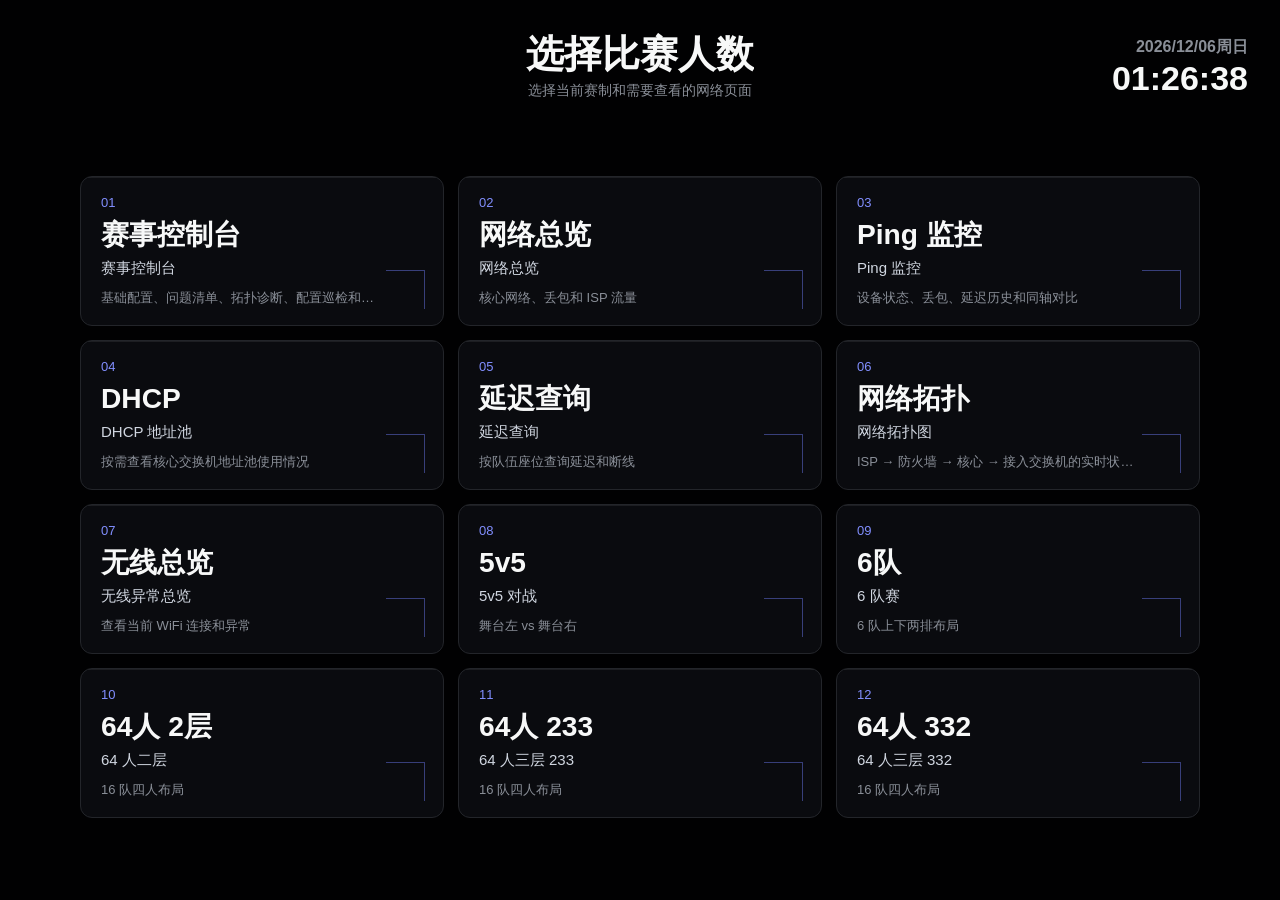
==== commit c49b0f85: "Merge main into codex/ap-core-auto-observed-97" ====
--- a/librenms+grafana/bigscreen/index.html
+++ b/librenms+grafana/bigscreen/index.html
@@ -7,7 +7,7 @@
     <link rel="stylesheet" href="./style.css?v=20261116a" />
     <link rel="stylesheet" href="./platform.css?v=20261122a" />
     <link rel="stylesheet" href="./ping/ping.css?v=20261119d3" />
-    <link rel="stylesheet" href="./infra/overview.css?v=20261120b" />
+    <link rel="stylesheet" href="./infra/overview.css?v=20261116a" />
   </head>
   <body>
     <main class="screen">
@@ -36,36 +36,34 @@
           <a href="/ping" class="overview-primary-link">打开 Ping 历史 ↗</a>
         </header>
         <div class="overview-summary" aria-label="采集摘要">
-          <div class="overview-health-tile"><span>网络健康</span><strong class="overview-health" data-overview="health" role="status"></strong></div>
           <div><span>基础设施 · ICMP 目标</span><strong data-overview="infra">—</strong></div>
           <div><span>ISP 网关 · ICMP</span><strong data-overview="isp">—</strong></div>
           <div><span>关键目标质量异常</span><strong data-overview="quality">—</strong></div>
           <div><span>最后可信探测</span><strong data-overview="updated">—</strong></div>
         </div>
         <p class="overview-coverage" data-overview="coverage"></p>
-        <div class="overview-status">
+        <section class="overview-panel overview-bandwidth" aria-labelledby="overviewWanTitle">
+          <div class="overview-section-title"><h3 id="overviewWanTitle">网络流量 <small>Bandwidth</small></h3>
+            <span data-overview="wan-source"></span></div>
+          <div class="overview-wan-grid" data-overview="bandwidth"></div>
+          <details class="overview-vlan"><summary>业务 VLAN · 流量来源待核实</summary>
+            <p>预留最多 8 个重点业务网络。确认 VLAN 与可信计数接口的映射及计量范围后再接入。</p>
+          </details>
+        </section>
+        <div class="overview-lower">
           <section class="overview-panel" aria-labelledby="overviewFaultTitle">
-            <div class="overview-section-title"><h3 id="overviewFaultTitle">设备故障</h3></div>
-            <p class="overview-fault-summary" data-overview="fault-summary"></p>
+            <div class="overview-section-title"><h3 id="overviewFaultTitle">设备故障 <small>Devices Down</small></h3>
+              <strong class="overview-health" data-overview="health" role="status"></strong></div>
             <div data-overview="faults"></div>
             <p class="overview-note"><a href="/wireless">无线总览 ↗</a></p>
           </section>
           <section class="overview-panel" aria-labelledby="overviewGatewayTitle">
-            <div class="overview-section-title"><h3 id="overviewGatewayTitle">网关状态</h3>
+            <div class="overview-section-title"><h3 id="overviewGatewayTitle">网关状态 <small>Gateway Status</small></h3>
               <a href="/ping">完整列表 ↗</a></div>
             <div data-overview="gateways"></div>
             <p class="overview-note">ISP 网关状态仅表示探针到网关的可达性。</p>
           </section>
         </div>
-        <section class="overview-panel overview-bandwidth" aria-labelledby="overviewWanTitle">
-          <div class="overview-section-title"><h3 id="overviewWanTitle">WAN 流量</h3>
-            <span data-overview="wan-source"></span></div>
-          <p class="overview-capacity-note">利用率按配置容量计算。</p>
-          <div class="overview-wan-grid" data-overview="bandwidth"></div>
-          <details class="overview-vlan"><summary>业务 VLAN · 流量来源待核实</summary>
-            <p>确认 VLAN 与可信计数接口的映射及计量范围后再接入。</p>
-          </details>
-        </section>
       </section>
       <section class="panel-grid" id="panelGrid" aria-label="监控面板">
         <section class="panel custom-panel ping-panel" aria-labelledby="pingTitle">
@@ -536,7 +534,7 @@
     <script src="./infra/overview-model.js?v=20261116c"></script>
     <script src="./infra/overview-data.js?v=20261107a"></script>
     <script src="./infra/overview-controller.js?v=20261116b"></script>
-    <script src="./infra/overview-view.js?v=20261120b"></script>
+    <script src="./infra/overview-view.js?v=20261116b"></script>
     <script src="./network-read.js?v=20260929a"></script>
     <script src="./players.js?v=20260802a"></script>
     <script src="./tournament/tournament-panel.js?v=20260828a"></script>
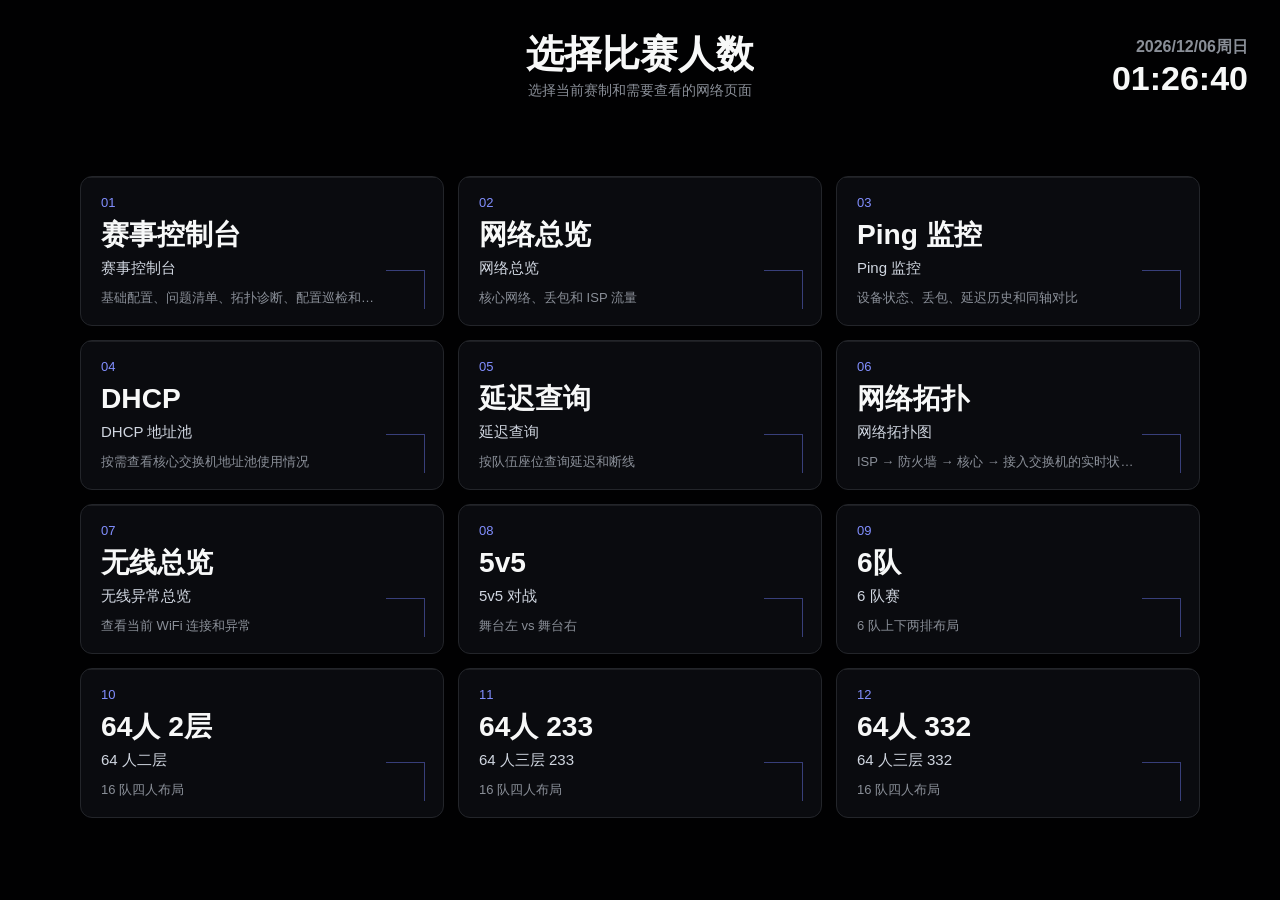
==== commit 88f10c9e: "Merge pull request #130 from yikkrrtykj/codex/infra-compact-layout 优化 /infra 网络总览紧凑布局（#104 A）" ====
--- a/librenms+grafana/bigscreen/index.html
+++ b/librenms+grafana/bigscreen/index.html
@@ -7,7 +7,7 @@
     <link rel="stylesheet" href="./style.css?v=20261116a" />
     <link rel="stylesheet" href="./platform.css?v=20261122a" />
     <link rel="stylesheet" href="./ping/ping.css?v=20261119d3" />
-    <link rel="stylesheet" href="./infra/overview.css?v=20261116a" />
+    <link rel="stylesheet" href="./infra/overview.css?v=20261120b" />
   </head>
   <body>
     <main class="screen">
@@ -36,34 +36,36 @@
           <a href="/ping" class="overview-primary-link">打开 Ping 历史 ↗</a>
         </header>
         <div class="overview-summary" aria-label="采集摘要">
+          <div class="overview-health-tile"><span>网络健康</span><strong class="overview-health" data-overview="health" role="status"></strong></div>
           <div><span>基础设施 · ICMP 目标</span><strong data-overview="infra">—</strong></div>
           <div><span>ISP 网关 · ICMP</span><strong data-overview="isp">—</strong></div>
           <div><span>关键目标质量异常</span><strong data-overview="quality">—</strong></div>
           <div><span>最后可信探测</span><strong data-overview="updated">—</strong></div>
         </div>
         <p class="overview-coverage" data-overview="coverage"></p>
-        <section class="overview-panel overview-bandwidth" aria-labelledby="overviewWanTitle">
-          <div class="overview-section-title"><h3 id="overviewWanTitle">网络流量 <small>Bandwidth</small></h3>
-            <span data-overview="wan-source"></span></div>
-          <div class="overview-wan-grid" data-overview="bandwidth"></div>
-          <details class="overview-vlan"><summary>业务 VLAN · 流量来源待核实</summary>
-            <p>预留最多 8 个重点业务网络。确认 VLAN 与可信计数接口的映射及计量范围后再接入。</p>
-          </details>
-        </section>
-        <div class="overview-lower">
+        <div class="overview-status">
           <section class="overview-panel" aria-labelledby="overviewFaultTitle">
-            <div class="overview-section-title"><h3 id="overviewFaultTitle">设备故障 <small>Devices Down</small></h3>
-              <strong class="overview-health" data-overview="health" role="status"></strong></div>
+            <div class="overview-section-title"><h3 id="overviewFaultTitle">设备故障</h3></div>
+            <p class="overview-fault-summary" data-overview="fault-summary"></p>
             <div data-overview="faults"></div>
             <p class="overview-note"><a href="/wireless">无线总览 ↗</a></p>
           </section>
           <section class="overview-panel" aria-labelledby="overviewGatewayTitle">
-            <div class="overview-section-title"><h3 id="overviewGatewayTitle">网关状态 <small>Gateway Status</small></h3>
+            <div class="overview-section-title"><h3 id="overviewGatewayTitle">网关状态</h3>
               <a href="/ping">完整列表 ↗</a></div>
             <div data-overview="gateways"></div>
             <p class="overview-note">ISP 网关状态仅表示探针到网关的可达性。</p>
           </section>
         </div>
+        <section class="overview-panel overview-bandwidth" aria-labelledby="overviewWanTitle">
+          <div class="overview-section-title"><h3 id="overviewWanTitle">WAN 流量</h3>
+            <span data-overview="wan-source"></span></div>
+          <p class="overview-capacity-note">利用率按配置容量计算。</p>
+          <div class="overview-wan-grid" data-overview="bandwidth"></div>
+          <details class="overview-vlan"><summary>业务 VLAN · 流量来源待核实</summary>
+            <p>确认 VLAN 与可信计数接口的映射及计量范围后再接入。</p>
+          </details>
+        </section>
       </section>
       <section class="panel-grid" id="panelGrid" aria-label="监控面板">
         <section class="panel custom-panel ping-panel" aria-labelledby="pingTitle">
@@ -534,7 +536,7 @@
     <script src="./infra/overview-model.js?v=20261116c"></script>
     <script src="./infra/overview-data.js?v=20261107a"></script>
     <script src="./infra/overview-controller.js?v=20261116b"></script>
-    <script src="./infra/overview-view.js?v=20261116b"></script>
+    <script src="./infra/overview-view.js?v=20261120b"></script>
     <script src="./network-read.js?v=20260929a"></script>
     <script src="./players.js?v=20260802a"></script>
     <script src="./tournament/tournament-panel.js?v=20260828a"></script>
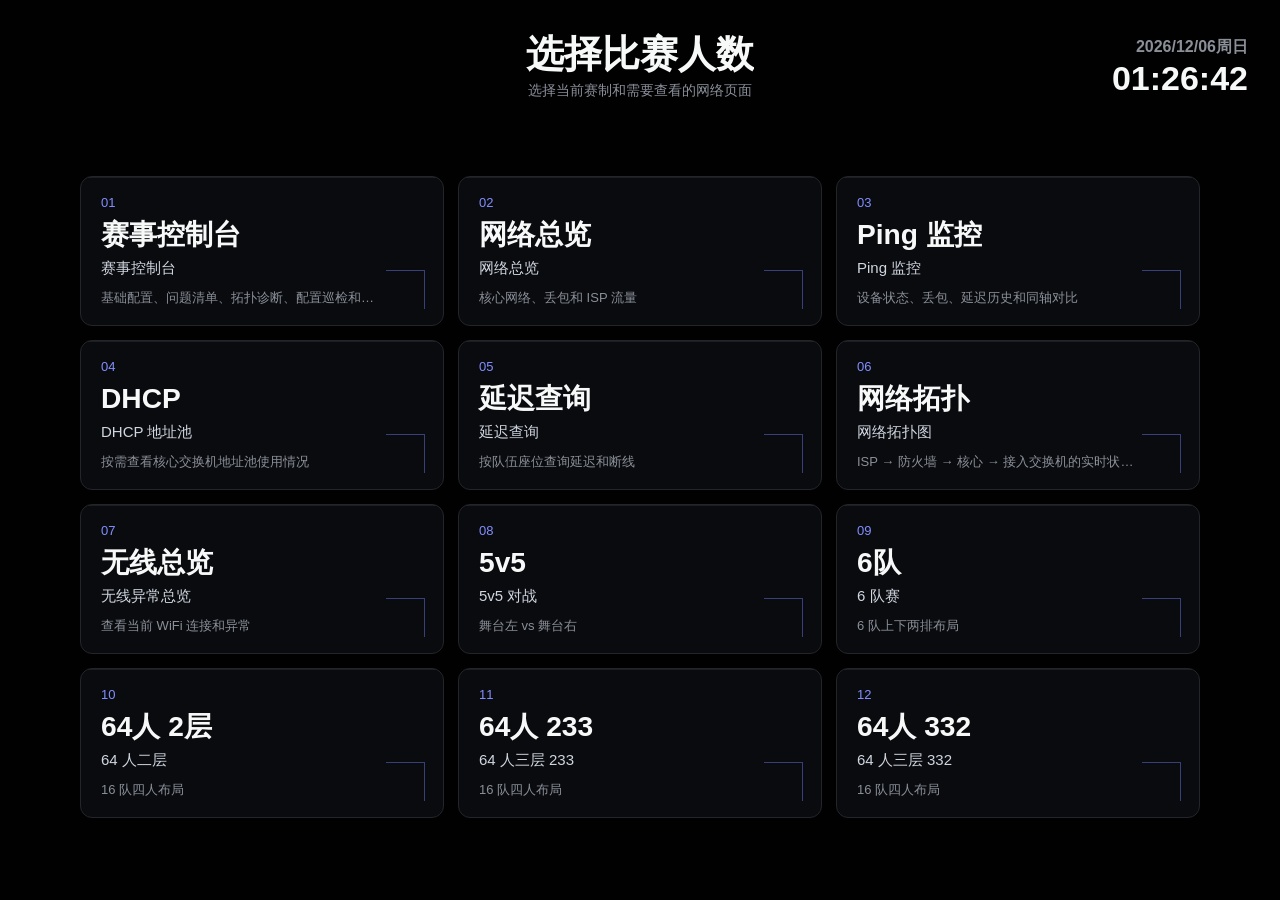
==== commit 8e1a4068: "feat(104): integrate B/C 30-second shared traffic snapshots into /infra" ====
--- a/librenms+grafana/bigscreen/index.html
+++ b/librenms+grafana/bigscreen/index.html
@@ -62,10 +62,19 @@
             <span data-overview="wan-source"></span></div>
           <p class="overview-capacity-note">利用率按配置容量计算。</p>
           <div class="overview-wan-grid" data-overview="bandwidth"></div>
-          <details class="overview-vlan"><summary>业务 VLAN · 流量来源待核实</summary>
-            <p>确认 VLAN 与可信计数接口的映射及计量范围后再接入。</p>
-          </details>
-        </section>
+        </section>
+        <div class="overview-bc-grid">
+          <section class="overview-panel" aria-labelledby="overviewObTitle">
+            <div class="overview-section-title"><h3 id="overviewObTitle">Remote OB · Tunnel RX/TX</h3>
+              <span class="overview-note">接口 ≠ SA</span></div>
+            <div class="overview-bc-items" data-overview="bc-ob"></div>
+          </section>
+          <section class="overview-panel" aria-labelledby="overviewVlanTitle">
+            <div class="overview-section-title"><h3 id="overviewVlanTitle">业务 VLAN · 三层网关接口</h3>
+              <span class="overview-note">SVI RX/TX</span></div>
+            <div class="overview-bc-items" data-overview="bc-vlan"></div>
+          </section>
+        </div>
       </section>
       <section class="panel-grid" id="panelGrid" aria-label="监控面板">
         <section class="panel custom-panel ping-panel" aria-labelledby="pingTitle">
@@ -534,9 +543,10 @@
     <script src="./ping/custom-manager.js?v=20261119d3"></script>
     <script src="./ping/panel.js?v=20261119minihttp"></script>
     <script src="./infra/overview-model.js?v=20261116c"></script>
-    <script src="./infra/overview-data.js?v=20261107a"></script>
-    <script src="./infra/overview-controller.js?v=20261116b"></script>
-    <script src="./infra/overview-view.js?v=20261120b"></script>
+    <script src="./infra/overview-data.js?v=20261125b"></script>
+    <script src="./infra/overview-controller.js?v=20261125b"></script>
+    <script src="./infra/traffic-bc.js?v=20261125b"></script>
+    <script src="./infra/overview-view.js?v=20261125b"></script>
     <script src="./network-read.js?v=20260929a"></script>
     <script src="./players.js?v=20260802a"></script>
     <script src="./tournament/tournament-panel.js?v=20260828a"></script>
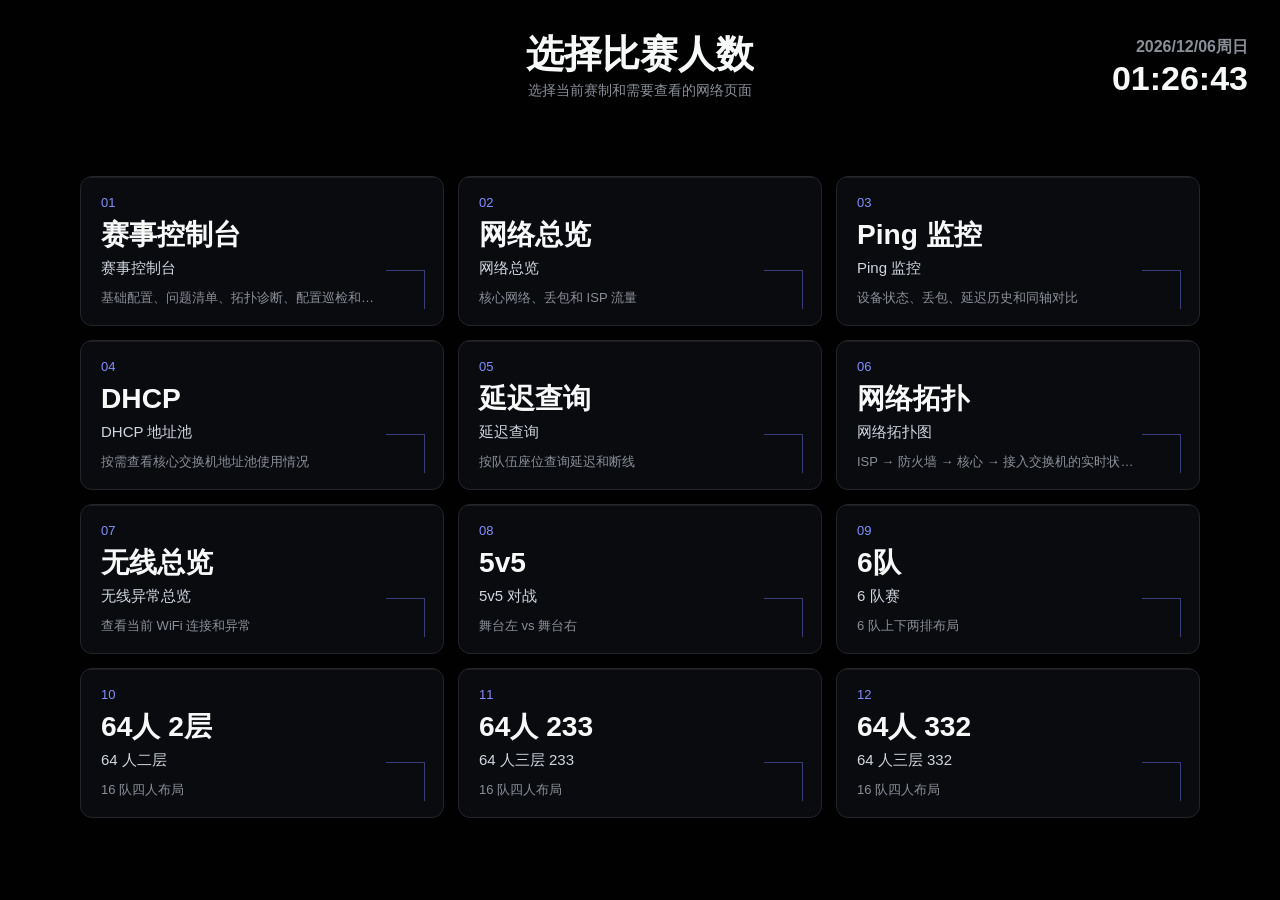
==== commit 6671f913: "fix(104): cache-bust B/C styles and control editor assets" ====
--- a/librenms+grafana/bigscreen/index.html
+++ b/librenms+grafana/bigscreen/index.html
@@ -7,7 +7,7 @@
     <link rel="stylesheet" href="./style.css?v=20261116a" />
     <link rel="stylesheet" href="./platform.css?v=20261122a" />
     <link rel="stylesheet" href="./ping/ping.css?v=20261119d3" />
-    <link rel="stylesheet" href="./infra/overview.css?v=20261120b" />
+    <link rel="stylesheet" href="./infra/overview.css?v=20261125bc" />
   </head>
   <body>
     <main class="screen">
@@ -513,8 +513,8 @@
       </section>
     </main>
     <script src="./config.js?v=20261122a"></script>
-    <script src="./config/config-model.js?v=20260827a"></script>
-    <script src="./config/config-editor.js?v=20260911a"></script>
+    <script src="./config/config-model.js?v=20261125bc"></script>
+    <script src="./config/config-editor.js?v=20261125bc"></script>
     <script src="./dhcp/dhcp-model.js?v=20260827a"></script>
     <script src="./dhcp/dhcp-panel.js?v=20260911a"></script>
     <script src="./pages.js?v=20261116a"></script>
--- a/librenms+grafana/bigscreen/infra/overview.css
+++ b/librenms+grafana/bigscreen/infra/overview.css
@@ -128,3 +128,44 @@
 @media (max-width: 480px) {
   .overview-table-hint { display: block; margin: 0 0 4px; }
 }
+
+
+/* #104 B/C. Keep the A-stage status-first layout and never sum WAN/SVI/Tunnel. */
+.infra-overview .overview-bc-grid {
+  display: grid;
+  grid-template-columns: repeat(2, minmax(0, 1fr));
+  gap: 10px;
+  align-items: start;
+}
+.infra-overview .overview-bc-items {
+  display: grid;
+  grid-template-columns: repeat(auto-fit, minmax(min(100%, 240px), 1fr));
+  gap: 8px;
+}
+.infra-overview .overview-bc-item {
+  min-width: 0;
+  border: 1px solid var(--panel-border, #334155);
+  border-radius: 7px;
+  padding: 9px;
+}
+.infra-overview .overview-bc-title,
+.infra-overview .overview-bc-rates {
+  display: flex;
+  justify-content: space-between;
+  align-items: baseline;
+  flex-wrap: wrap;
+  gap: 6px;
+}
+.infra-overview .overview-bc-title strong { overflow-wrap: anywhere; }
+.infra-overview .overview-bc-title small,
+.infra-overview .overview-bc-note { display: block; opacity: .8; font-size: 11px; }
+.infra-overview .overview-bc-rates { margin-top: 8px; font-size: 13px; }
+.infra-overview .overview-bc-rates b { white-space: nowrap; font-variant-numeric: tabular-nums; }
+.infra-overview .overview-bc-trends { margin: 6px 0; }
+.infra-overview .overview-bc-trends svg { width: 100%; height: 28px; display: block; }
+.infra-overview .overview-bc-item[data-validity="unknown"] {
+  border-style: dashed;
+}
+@media (max-width: 780px) {
+  .infra-overview .overview-bc-grid { grid-template-columns: minmax(0, 1fr); }
+}
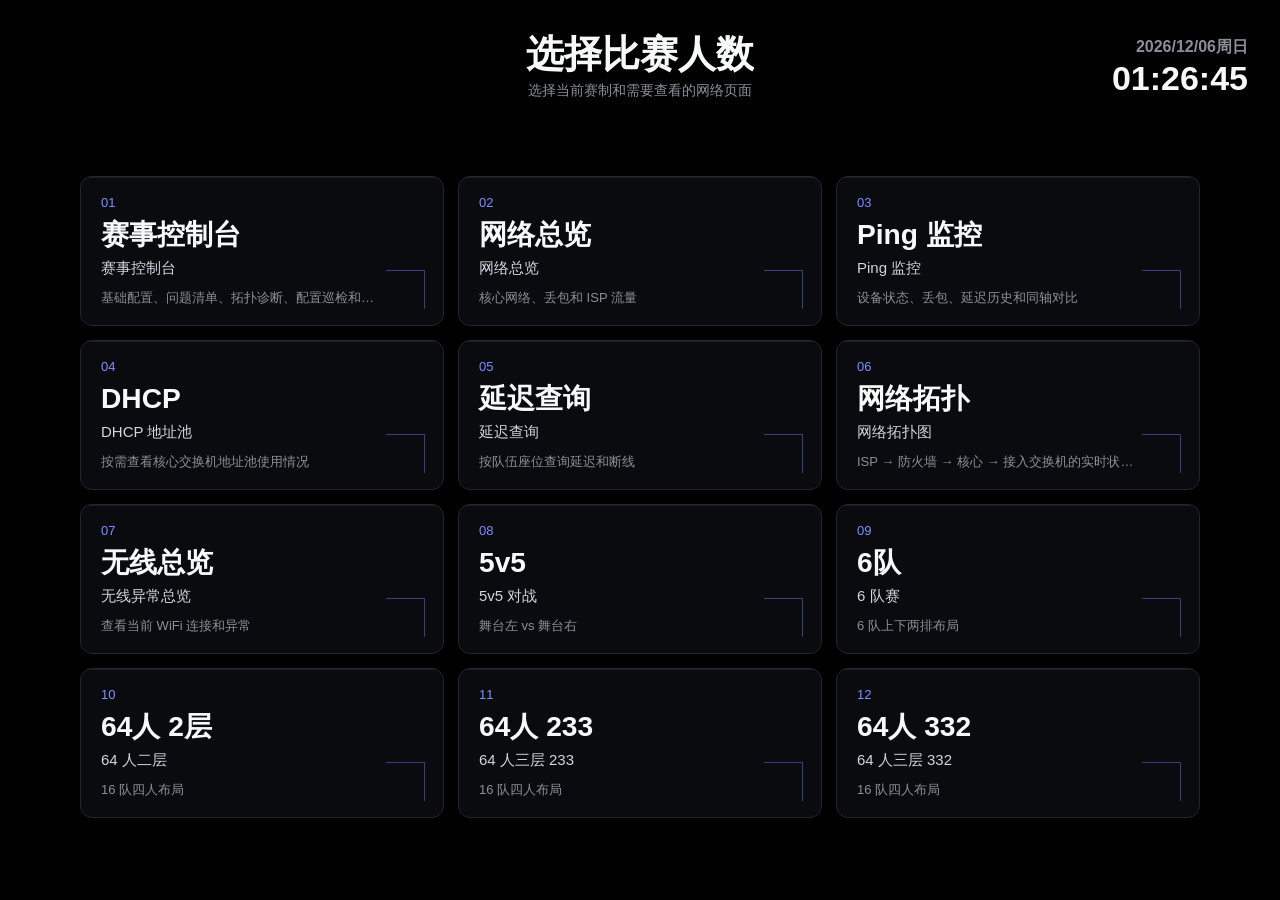
==== commit 0a71651f: "Merge main into codex/apply-budget Refresh PR #151 against the latest main for integration checks. R" ====
--- a/librenms+grafana/bigscreen/index.html
+++ b/librenms+grafana/bigscreen/index.html
@@ -7,7 +7,7 @@
     <link rel="stylesheet" href="./style.css?v=20261116a" />
     <link rel="stylesheet" href="./platform.css?v=20261122a" />
     <link rel="stylesheet" href="./ping/ping.css?v=20261119d3" />
-    <link rel="stylesheet" href="./infra/overview.css?v=20261125bc" />
+    <link rel="stylesheet" href="./infra/overview.css?v=20261120b" />
   </head>
   <body>
     <main class="screen">
@@ -62,19 +62,10 @@
             <span data-overview="wan-source"></span></div>
           <p class="overview-capacity-note">利用率按配置容量计算。</p>
           <div class="overview-wan-grid" data-overview="bandwidth"></div>
-        </section>
-        <div class="overview-bc-grid">
-          <section class="overview-panel" aria-labelledby="overviewObTitle">
-            <div class="overview-section-title"><h3 id="overviewObTitle">Remote OB · Tunnel RX/TX</h3>
-              <span class="overview-note">接口 ≠ SA</span></div>
-            <div class="overview-bc-items" data-overview="bc-ob"></div>
-          </section>
-          <section class="overview-panel" aria-labelledby="overviewVlanTitle">
-            <div class="overview-section-title"><h3 id="overviewVlanTitle">业务 VLAN · 三层网关接口</h3>
-              <span class="overview-note">SVI RX/TX</span></div>
-            <div class="overview-bc-items" data-overview="bc-vlan"></div>
-          </section>
-        </div>
+          <details class="overview-vlan"><summary>业务 VLAN · 流量来源待核实</summary>
+            <p>确认 VLAN 与可信计数接口的映射及计量范围后再接入。</p>
+          </details>
+        </section>
       </section>
       <section class="panel-grid" id="panelGrid" aria-label="监控面板">
         <section class="panel custom-panel ping-panel" aria-labelledby="pingTitle">
@@ -513,8 +504,8 @@
       </section>
     </main>
     <script src="./config.js?v=20261122a"></script>
-    <script src="./config/config-model.js?v=20261125bc"></script>
-    <script src="./config/config-editor.js?v=20261125bc"></script>
+    <script src="./config/config-model.js?v=20260827a"></script>
+    <script src="./config/config-editor.js?v=20260911a"></script>
     <script src="./dhcp/dhcp-model.js?v=20260827a"></script>
     <script src="./dhcp/dhcp-panel.js?v=20260911a"></script>
     <script src="./pages.js?v=20261116a"></script>
@@ -543,10 +534,9 @@
     <script src="./ping/custom-manager.js?v=20261119d3"></script>
     <script src="./ping/panel.js?v=20261119minihttp"></script>
     <script src="./infra/overview-model.js?v=20261116c"></script>
-    <script src="./infra/overview-data.js?v=20261125b"></script>
-    <script src="./infra/overview-controller.js?v=20261125b"></script>
-    <script src="./infra/traffic-bc.js?v=20261125b"></script>
-    <script src="./infra/overview-view.js?v=20261125b"></script>
+    <script src="./infra/overview-data.js?v=20261107a"></script>
+    <script src="./infra/overview-controller.js?v=20261116b"></script>
+    <script src="./infra/overview-view.js?v=20261120b"></script>
     <script src="./network-read.js?v=20260929a"></script>
     <script src="./players.js?v=20260802a"></script>
     <script src="./tournament/tournament-panel.js?v=20260828a"></script>
--- a/librenms+grafana/bigscreen/infra/overview.css
+++ b/librenms+grafana/bigscreen/infra/overview.css
@@ -128,44 +128,3 @@
 @media (max-width: 480px) {
   .overview-table-hint { display: block; margin: 0 0 4px; }
 }
-
-
-/* #104 B/C. Keep the A-stage status-first layout and never sum WAN/SVI/Tunnel. */
-.infra-overview .overview-bc-grid {
-  display: grid;
-  grid-template-columns: repeat(2, minmax(0, 1fr));
-  gap: 10px;
-  align-items: start;
-}
-.infra-overview .overview-bc-items {
-  display: grid;
-  grid-template-columns: repeat(auto-fit, minmax(min(100%, 240px), 1fr));
-  gap: 8px;
-}
-.infra-overview .overview-bc-item {
-  min-width: 0;
-  border: 1px solid var(--panel-border, #334155);
-  border-radius: 7px;
-  padding: 9px;
-}
-.infra-overview .overview-bc-title,
-.infra-overview .overview-bc-rates {
-  display: flex;
-  justify-content: space-between;
-  align-items: baseline;
-  flex-wrap: wrap;
-  gap: 6px;
-}
-.infra-overview .overview-bc-title strong { overflow-wrap: anywhere; }
-.infra-overview .overview-bc-title small,
-.infra-overview .overview-bc-note { display: block; opacity: .8; font-size: 11px; }
-.infra-overview .overview-bc-rates { margin-top: 8px; font-size: 13px; }
-.infra-overview .overview-bc-rates b { white-space: nowrap; font-variant-numeric: tabular-nums; }
-.infra-overview .overview-bc-trends { margin: 6px 0; }
-.infra-overview .overview-bc-trends svg { width: 100%; height: 28px; display: block; }
-.infra-overview .overview-bc-item[data-validity="unknown"] {
-  border-style: dashed;
-}
-@media (max-width: 780px) {
-  .infra-overview .overview-bc-grid { grid-template-columns: minmax(0, 1fr); }
-}
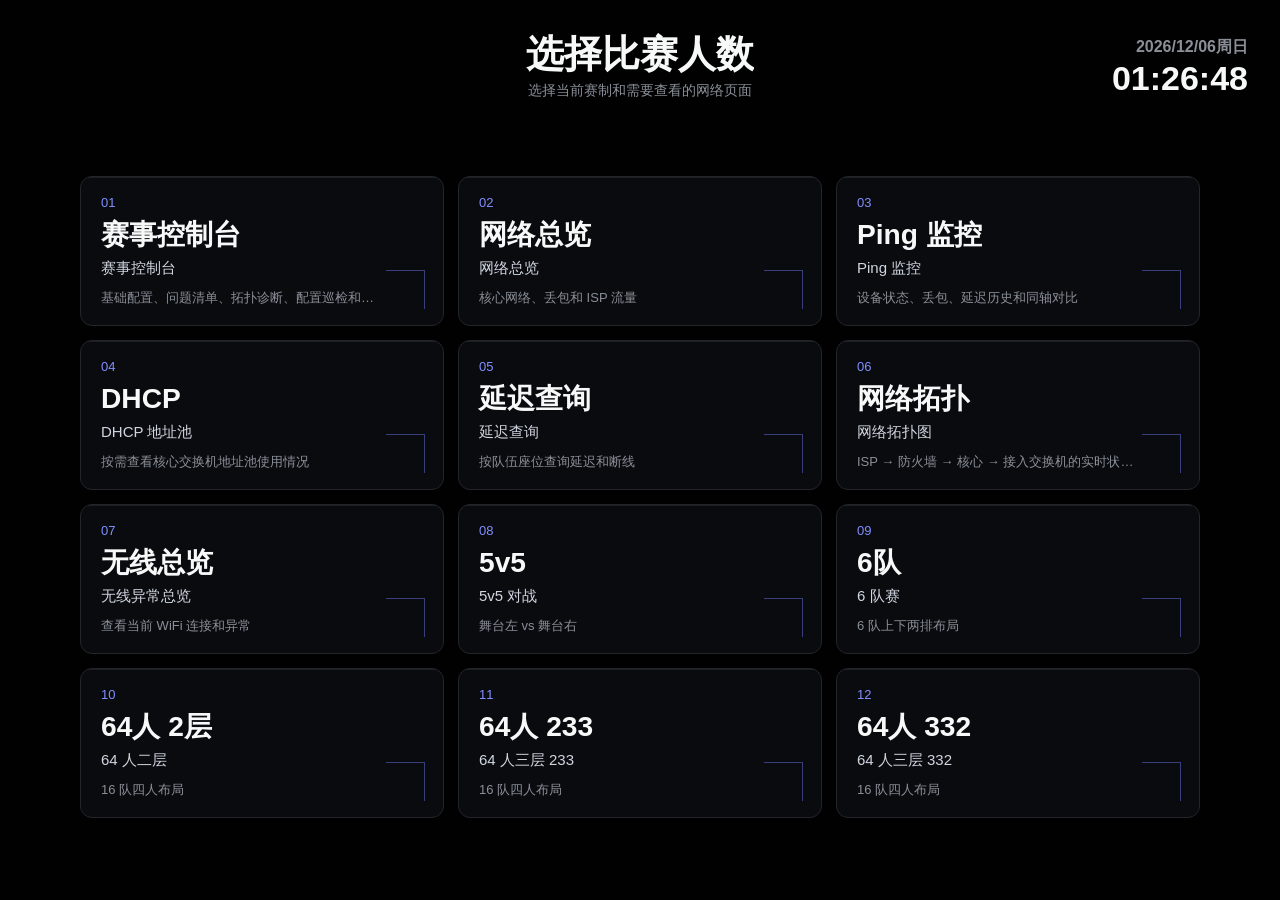
==== commit deb5db98: "fix(infra): honor B/C sample freshness and scrape cadence Age current B/C values while preserving ca" ====
--- a/librenms+grafana/bigscreen/index.html
+++ b/librenms+grafana/bigscreen/index.html
@@ -7,7 +7,7 @@
     <link rel="stylesheet" href="./style.css?v=20261116a" />
     <link rel="stylesheet" href="./platform.css?v=20261122a" />
     <link rel="stylesheet" href="./ping/ping.css?v=20261119d3" />
-    <link rel="stylesheet" href="./infra/overview.css?v=20261120b" />
+    <link rel="stylesheet" href="./infra/overview.css?v=20261125bc" />
   </head>
   <body>
     <main class="screen">
@@ -62,10 +62,19 @@
             <span data-overview="wan-source"></span></div>
           <p class="overview-capacity-note">利用率按配置容量计算。</p>
           <div class="overview-wan-grid" data-overview="bandwidth"></div>
-          <details class="overview-vlan"><summary>业务 VLAN · 流量来源待核实</summary>
-            <p>确认 VLAN 与可信计数接口的映射及计量范围后再接入。</p>
-          </details>
-        </section>
+        </section>
+        <div class="overview-bc-grid">
+          <section class="overview-panel" aria-labelledby="overviewObTitle">
+            <div class="overview-section-title"><h3 id="overviewObTitle">Remote OB · Tunnel RX/TX</h3>
+              <span class="overview-note">接口 ≠ SA</span></div>
+            <div class="overview-bc-items" data-overview="bc-ob"></div>
+          </section>
+          <section class="overview-panel" aria-labelledby="overviewVlanTitle">
+            <div class="overview-section-title"><h3 id="overviewVlanTitle">业务 VLAN · 三层网关接口</h3>
+              <span class="overview-note">SVI RX/TX</span></div>
+            <div class="overview-bc-items" data-overview="bc-vlan"></div>
+          </section>
+        </div>
       </section>
       <section class="panel-grid" id="panelGrid" aria-label="监控面板">
         <section class="panel custom-panel ping-panel" aria-labelledby="pingTitle">
@@ -504,8 +513,8 @@
       </section>
     </main>
     <script src="./config.js?v=20261122a"></script>
-    <script src="./config/config-model.js?v=20260827a"></script>
-    <script src="./config/config-editor.js?v=20260911a"></script>
+    <script src="./config/config-model.js?v=20261125bc"></script>
+    <script src="./config/config-editor.js?v=20261125bc"></script>
     <script src="./dhcp/dhcp-model.js?v=20260827a"></script>
     <script src="./dhcp/dhcp-panel.js?v=20260911a"></script>
     <script src="./pages.js?v=20261116a"></script>
@@ -534,9 +543,10 @@
     <script src="./ping/custom-manager.js?v=20261119d3"></script>
     <script src="./ping/panel.js?v=20261119minihttp"></script>
     <script src="./infra/overview-model.js?v=20261116c"></script>
-    <script src="./infra/overview-data.js?v=20261107a"></script>
-    <script src="./infra/overview-controller.js?v=20261116b"></script>
-    <script src="./infra/overview-view.js?v=20261120b"></script>
+    <script src="./infra/overview-data.js?v=20261125b"></script>
+    <script src="./infra/overview-controller.js?v=20261125bc2"></script>
+    <script src="./infra/traffic-bc.js?v=20261125bc2"></script>
+    <script src="./infra/overview-view.js?v=20261125bc2"></script>
     <script src="./network-read.js?v=20260929a"></script>
     <script src="./players.js?v=20260802a"></script>
     <script src="./tournament/tournament-panel.js?v=20260828a"></script>
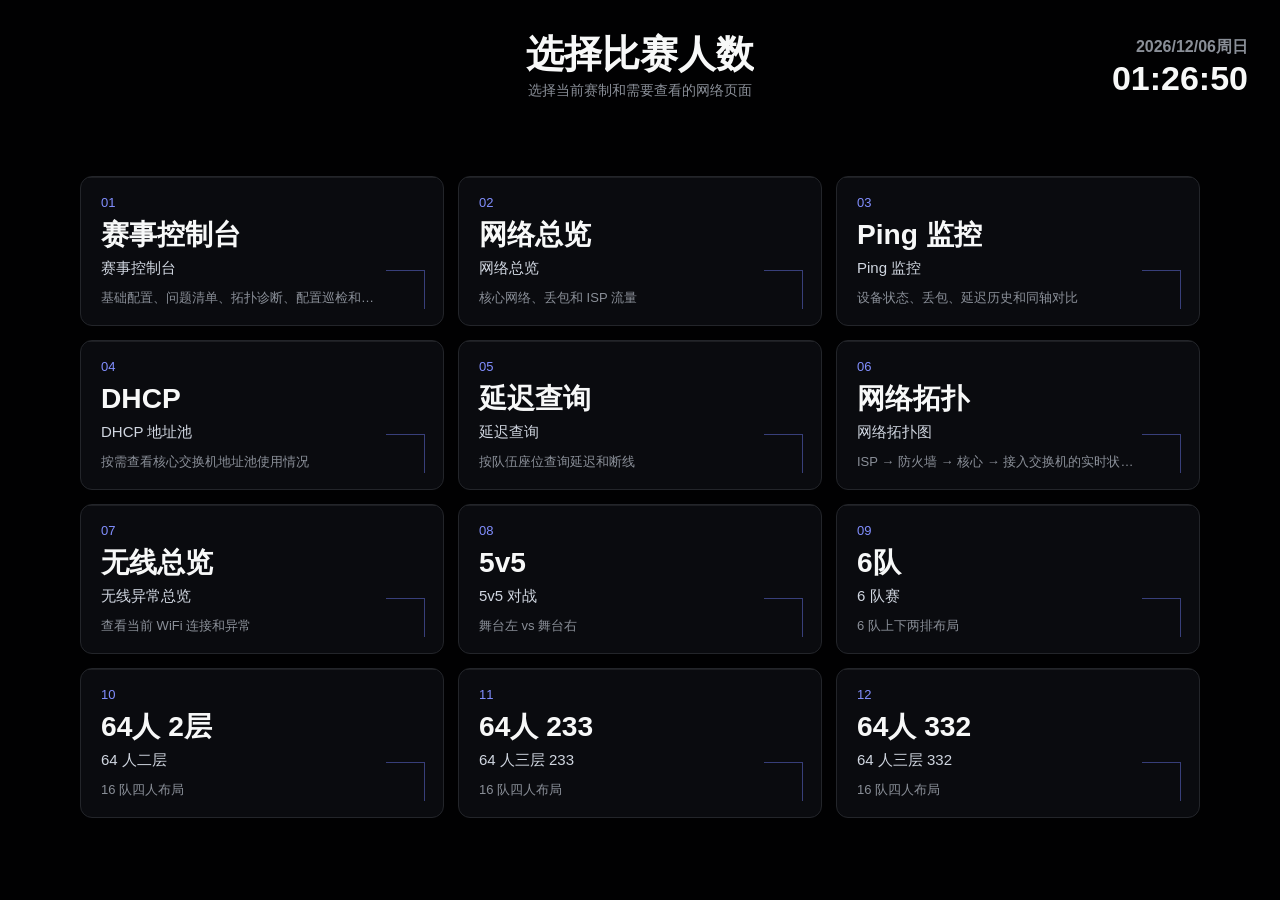
==== commit 15e05675: "Retry pending deployment verification without recreating services Refs #149" ====
--- a/librenms+grafana/bigscreen/index.html
+++ b/librenms+grafana/bigscreen/index.html
@@ -514,7 +514,7 @@
     </main>
     <script src="./config.js?v=20261122a"></script>
     <script src="./config/config-model.js?v=20261125bc"></script>
-    <script src="./config/config-editor.js?v=20261125bc"></script>
+    <script src="./config/config-editor.js?v=20261126a"></script>
     <script src="./dhcp/dhcp-model.js?v=20260827a"></script>
     <script src="./dhcp/dhcp-panel.js?v=20260911a"></script>
     <script src="./pages.js?v=20261116a"></script>
--- a/librenms+grafana/bigscreen/infra/overview.css
+++ b/librenms+grafana/bigscreen/infra/overview.css
@@ -128,3 +128,44 @@
 @media (max-width: 480px) {
   .overview-table-hint { display: block; margin: 0 0 4px; }
 }
+
+
+/* #104 B/C. Keep the A-stage status-first layout and never sum WAN/SVI/Tunnel. */
+.infra-overview .overview-bc-grid {
+  display: grid;
+  grid-template-columns: repeat(2, minmax(0, 1fr));
+  gap: 10px;
+  align-items: start;
+}
+.infra-overview .overview-bc-items {
+  display: grid;
+  grid-template-columns: repeat(auto-fit, minmax(min(100%, 240px), 1fr));
+  gap: 8px;
+}
+.infra-overview .overview-bc-item {
+  min-width: 0;
+  border: 1px solid var(--panel-border, #334155);
+  border-radius: 7px;
+  padding: 9px;
+}
+.infra-overview .overview-bc-title,
+.infra-overview .overview-bc-rates {
+  display: flex;
+  justify-content: space-between;
+  align-items: baseline;
+  flex-wrap: wrap;
+  gap: 6px;
+}
+.infra-overview .overview-bc-title strong { overflow-wrap: anywhere; }
+.infra-overview .overview-bc-title small,
+.infra-overview .overview-bc-note { display: block; opacity: .8; font-size: 11px; }
+.infra-overview .overview-bc-rates { margin-top: 8px; font-size: 13px; }
+.infra-overview .overview-bc-rates b { white-space: nowrap; font-variant-numeric: tabular-nums; }
+.infra-overview .overview-bc-trends { margin: 6px 0; }
+.infra-overview .overview-bc-trends svg { width: 100%; height: 28px; display: block; }
+.infra-overview .overview-bc-item[data-validity="unknown"] {
+  border-style: dashed;
+}
+@media (max-width: 780px) {
+  .infra-overview .overview-bc-grid { grid-template-columns: minmax(0, 1fr); }
+}
